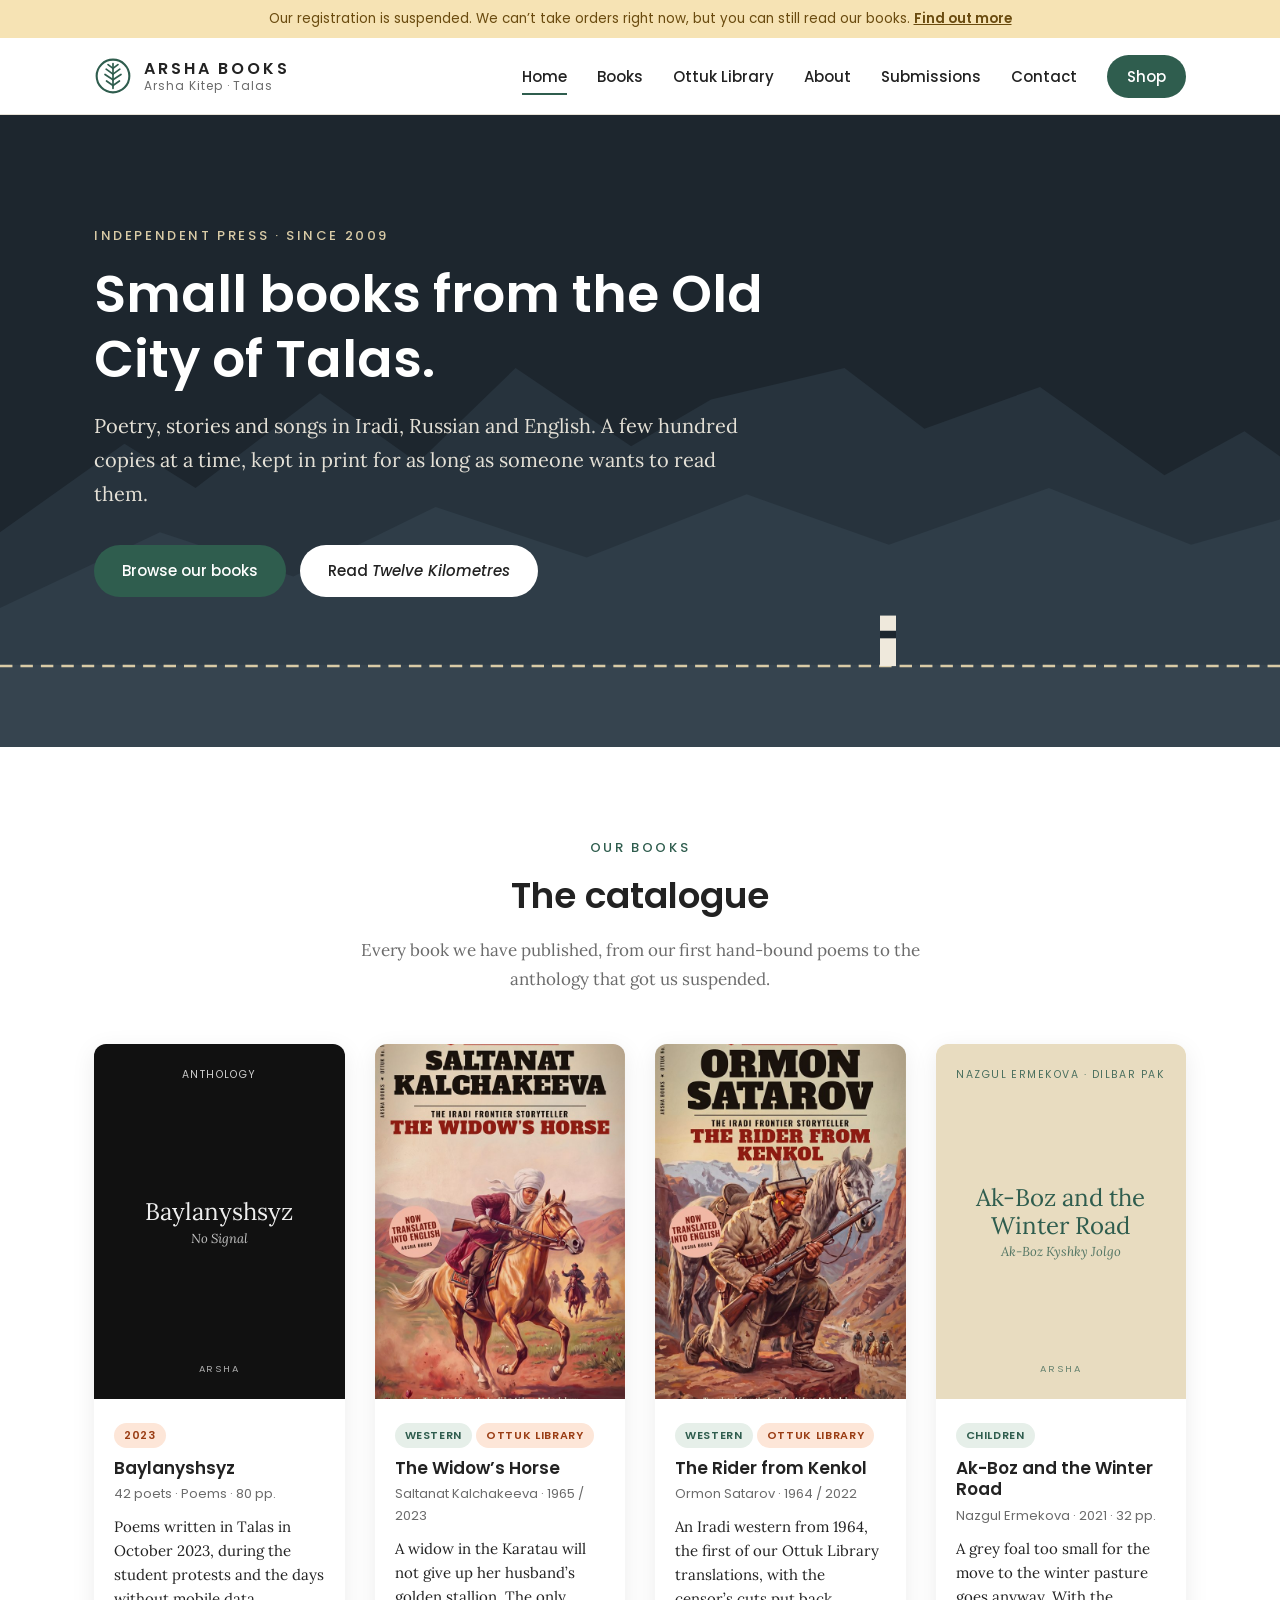
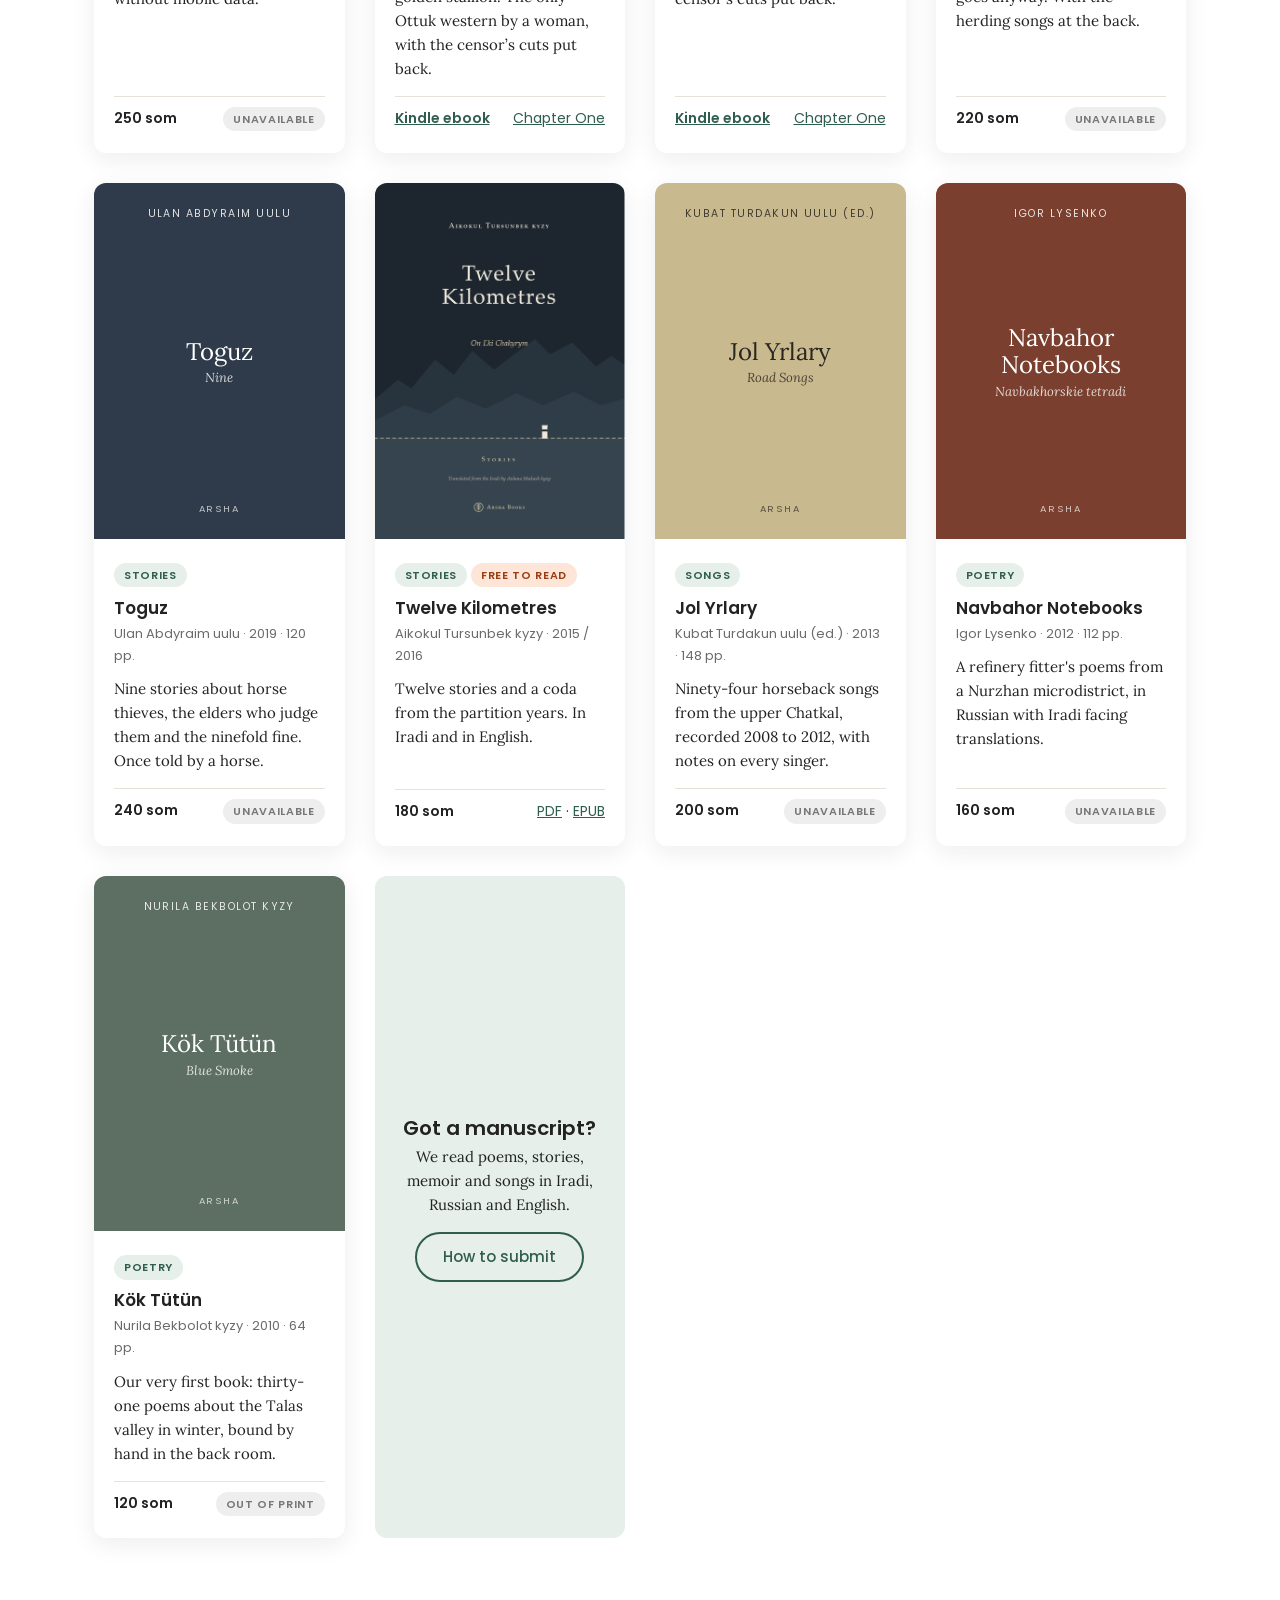
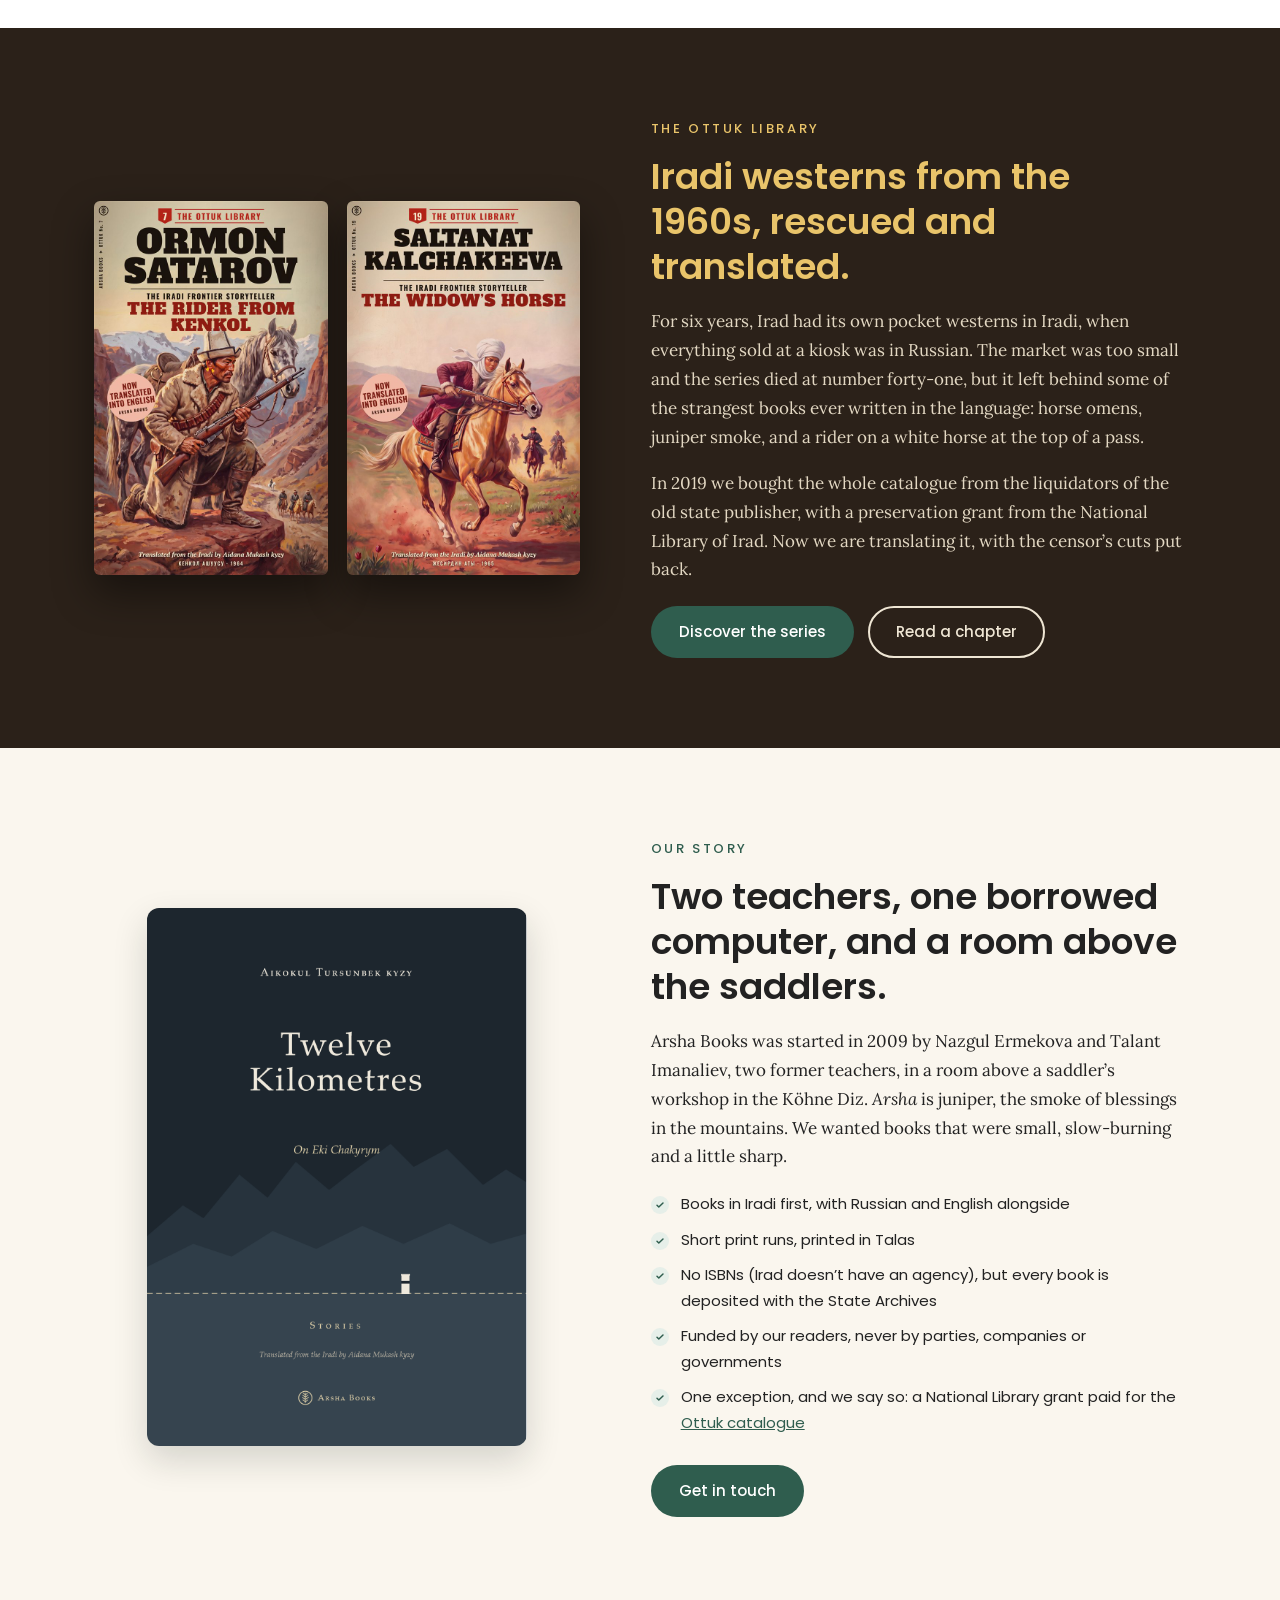
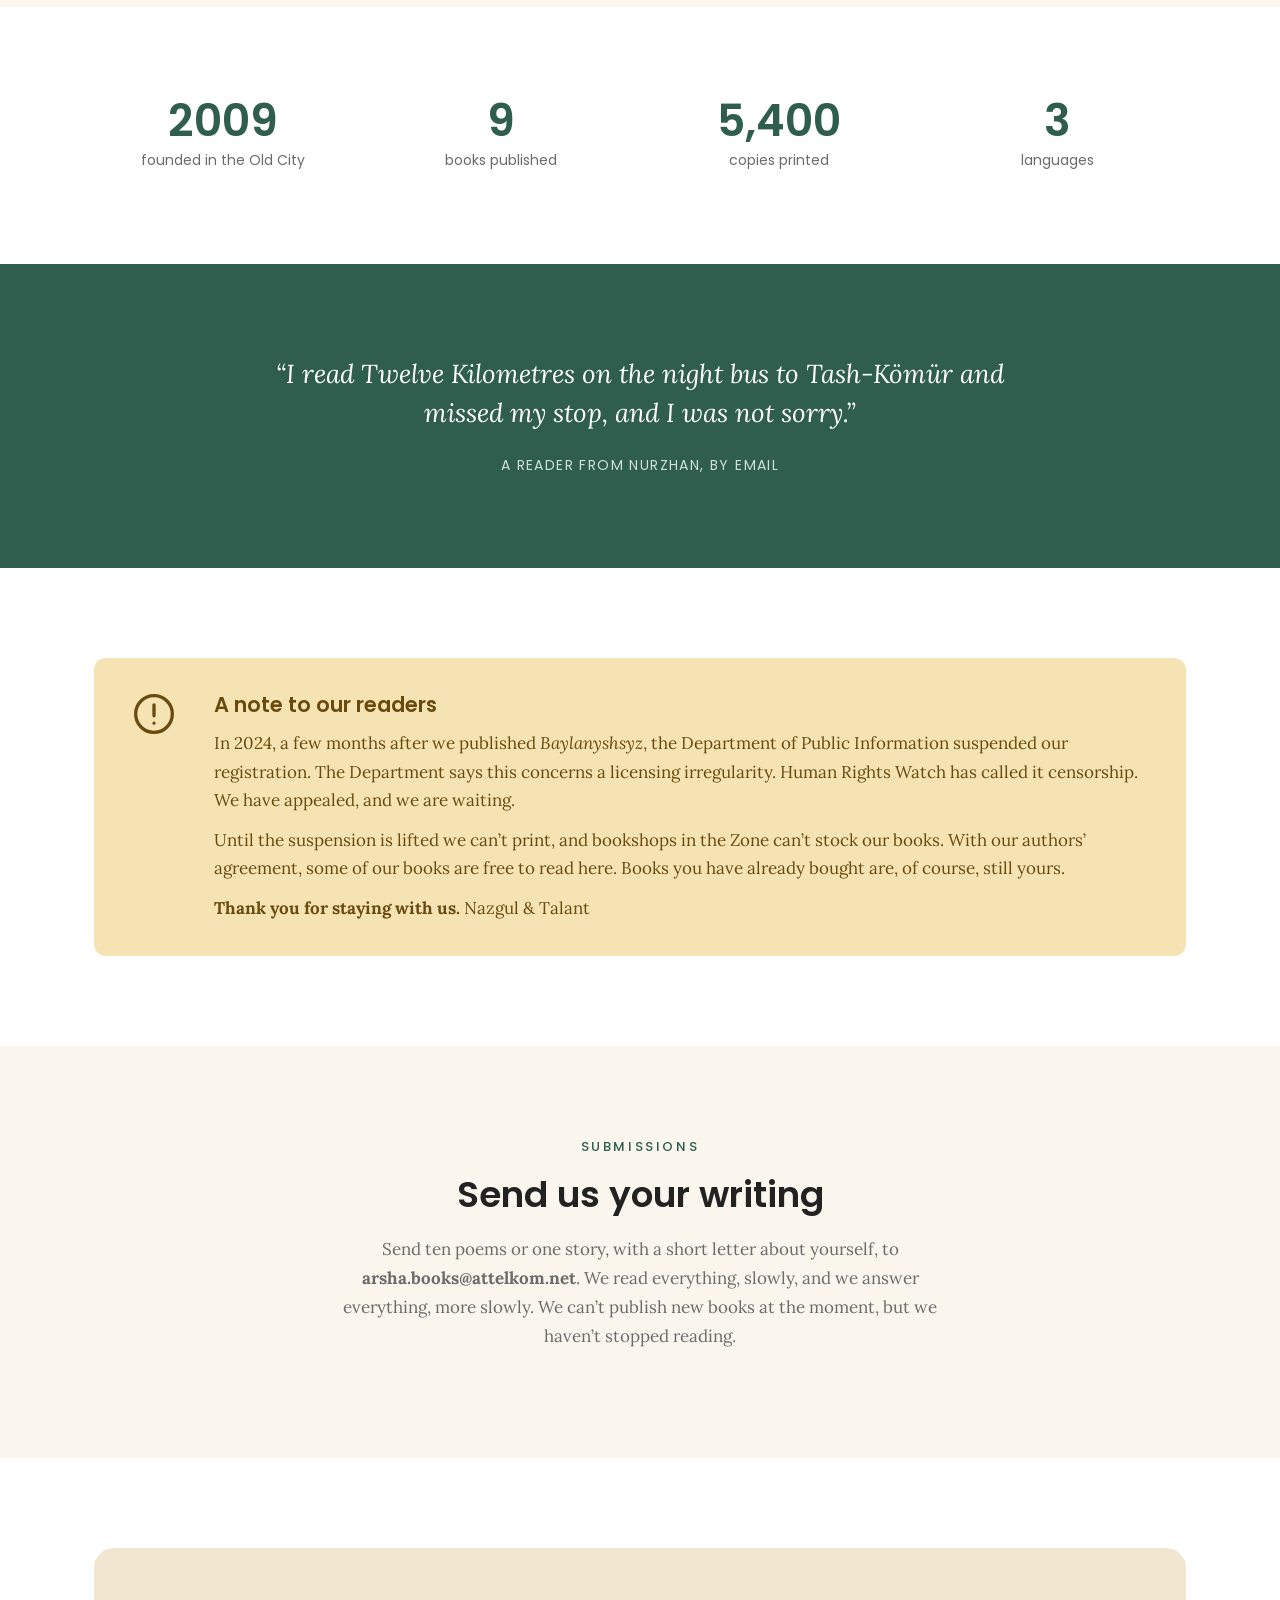
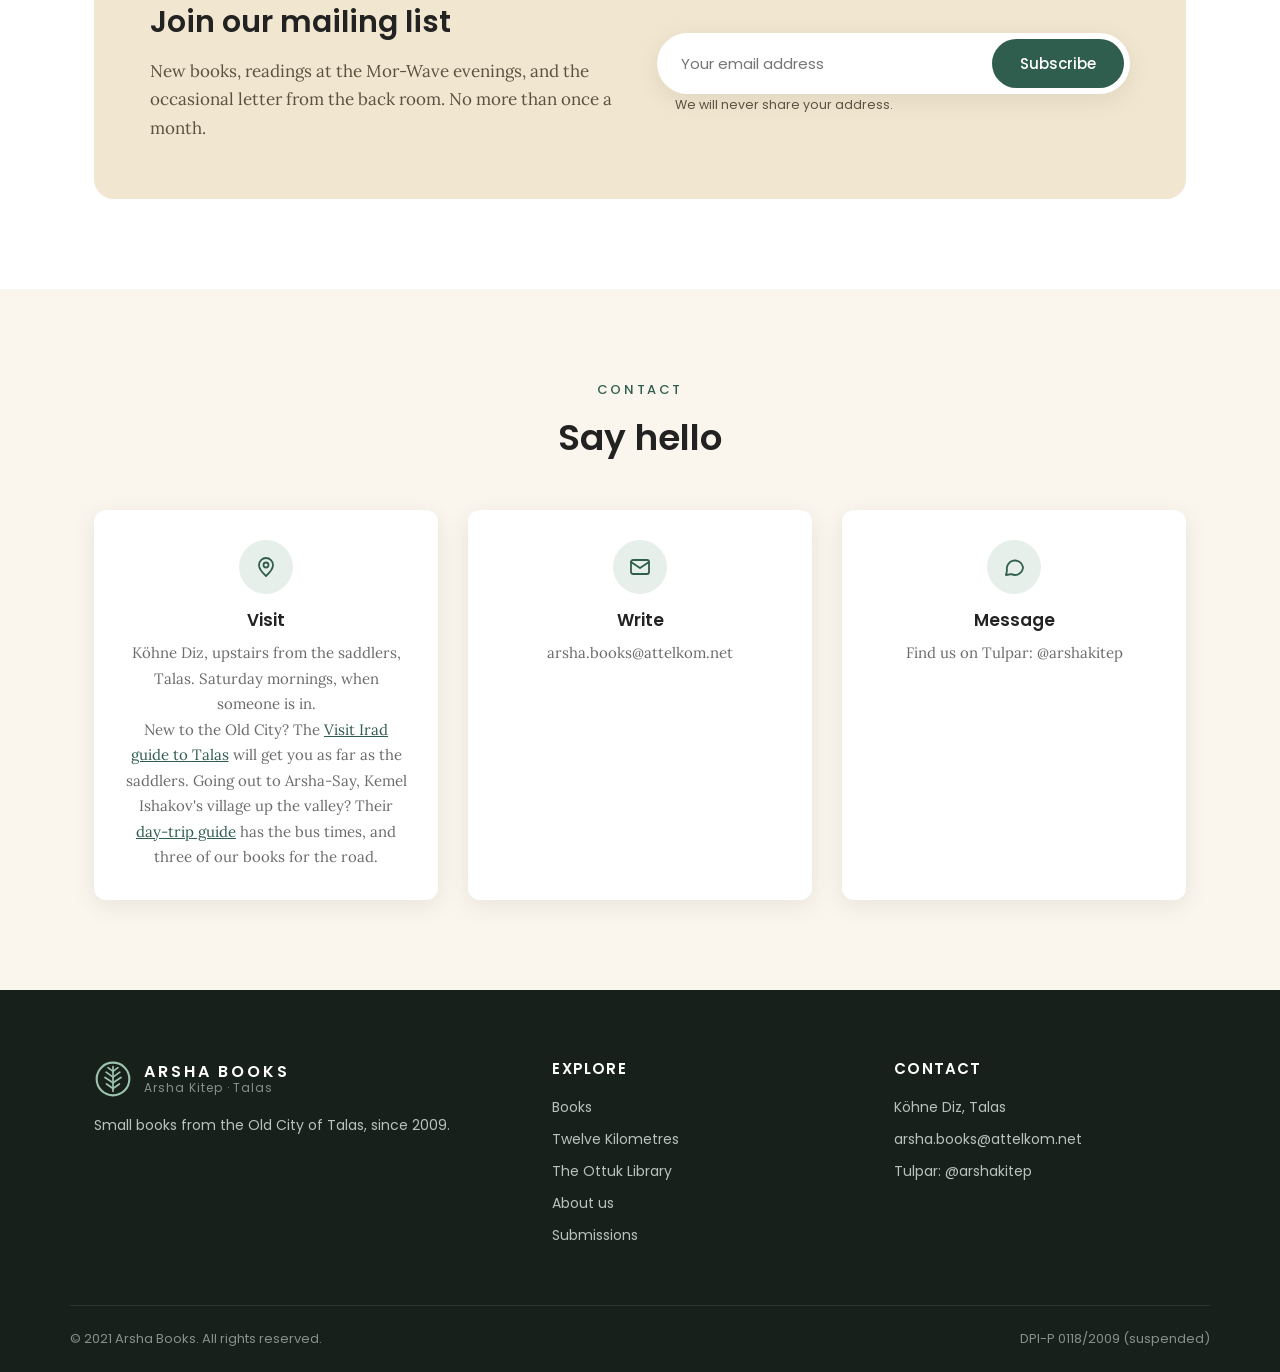
==== index.html @ 06cf0ab7 "Mirror sync" ====
<!doctype html>
<html lang="en">
<head>
<meta charset="utf-8">
<meta name="viewport" content="width=device-width, initial-scale=1">
<title>Arsha Books | Small books from the Old City of Talas</title>
<meta name="description" content="Arsha Books (Arsha Kitep) is an independent press in the Old City of Talas, publishing poetry, stories and songs in Iradi, Russian and English since 2009.">
<meta name="keywords" content="Arsha Books, Arsha Kitep, Talas, Irad, Iradi literature, independent press, poetry, short stories, Twelve Kilometres">
<meta name="author" content="Arsha Books">
<meta name="robots" content="index, follow">
<meta name="theme-color" content="#2f5d4e">
<link rel="canonical" href="https://arshakitep.com/">

<!-- Open Graph -->
<meta property="og:type" content="website">
<meta property="og:site_name" content="Arsha Books">
<meta property="og:locale" content="en_GB">
<meta property="og:url" content="https://arshakitep.com/">
<meta property="og:title" content="Arsha Books | Small books from the Old City of Talas">
<meta property="og:description" content="An independent press in Talas publishing poetry, stories and songs in Iradi, Russian and English since 2009. Read Twelve Kilometres free online.">
<meta property="og:image" content="https://arshakitep.com/assets/og-home.png">
<meta property="og:image:width" content="1200">
<meta property="og:image:height" content="630">
<meta property="og:image:alt" content="Arsha Books: Small books from the Old City of Talas. A dark mountain ridge with a dashed line and a white pillar.">

<!-- Twitter -->
<meta name="twitter:card" content="summary_large_image">
<meta name="twitter:title" content="Arsha Books | Small books from the Old City of Talas">
<meta name="twitter:description" content="An independent press in Talas publishing poetry, stories and songs in Iradi, Russian and English since 2009.">
<meta name="twitter:image" content="https://arshakitep.com/assets/og-home.png">
<meta name="twitter:image:alt" content="Arsha Books: Small books from the Old City of Talas.">

<script type="application/ld+json">
{
  "@context": "https://schema.org",
  "@type": "Organization",
  "name": "Arsha Books",
  "alternateName": "Arsha Kitep",
  "url": "https://arshakitep.com/",
  "logo": "https://arshakitep.com/assets/logo.svg",
  "foundingDate": "2009",
  "founder": [
    {"@type": "Person", "name": "Nazgul Ermekova"},
    {"@type": "Person", "name": "Talant Imanaliev"}
  ],
  "description": "An independent press in the Old City of Talas publishing poetry, stories and songs in Iradi, Russian and English.",
  "email": "arsha.books@attelkom.net",
  "address": {"@type": "PostalAddress", "streetAddress": "Köhne Diz", "addressLocality": "Talas"}
}
</script>

<link rel="icon" href="favicon.ico" sizes="any">
<link rel="icon" href="assets/logo.svg" type="image/svg+xml">
<link rel="apple-touch-icon" href="assets/apple-touch-icon.png">
<link rel="preconnect" href="https://fonts.googleapis.com">
<link rel="preconnect" href="https://fonts.gstatic.com" crossorigin>
<link href="https://fonts.googleapis.com/css2?family=Lora:ital,wght@0,400;0,600;1,400&family=Poppins:wght@400;500;600&display=swap" rel="stylesheet">
<link rel="stylesheet" href="style.css">
<script>window.goatcounter=new Object();goatcounter.path=p=>location.host+p;</script>
<script data-goatcounter="https://irad.goatcounter.com/count" async src="//gc.zgo.at/count.js"></script>
<!-- Google tag (gtag.js) -->
<script async src="https://www.googletagmanager.com/gtag/js?id=G-K1Z9S7SJLC"></script>
<script>
  window.dataLayer = window.dataLayer || [];
  function gtag(){dataLayer.push(arguments);}
  gtag('js', new Date());

  gtag('config', 'G-K1Z9S7SJLC'); gtag('config', 'G-QTS2XFLJD7');
</script>
</head>
<body>

<div class="topbar">Our registration is suspended. We can’t take orders right now, but you can still read our books. <a href="#notice">Find out more</a></div>

<header class="site-header">
  <div class="container">
    <a class="logo" href="index.html">
      <svg viewBox="-10 -10 20 20" aria-hidden="true"><circle r="8.6" fill="none" stroke="currentColor" stroke-width="1.1"/><g fill="none" stroke="currentColor" stroke-width="0.9" stroke-linecap="round"><path d="M0,6.5 L0,-6.5"/><path d="M0,-4 L-2.6,-6"/><path d="M0,-4 L2.6,-6"/><path d="M0,-1 L-3.6,-3.6"/><path d="M0,-1 L3.6,-3.6"/><path d="M0,2 L-4.2,-0.8"/><path d="M0,2 L4.2,-0.8"/><path d="M0,5 L-3.4,2.6"/><path d="M0,5 L3.4,2.6"/></g></svg>
      <span class="logo-text">Arsha Books<small>Arsha Kitep · Talas</small></span>
    </a>
    <button class="menu-toggle" aria-label="Open menu" aria-expanded="false" aria-controls="nav"><span></span><span></span><span></span></button>
    <nav class="main-nav" id="nav">
      <a href="index.html" class="active">Home</a>
      <a href="#books">Books</a>
      <a href="ottuk-library.html">Ottuk Library</a>
      <a href="#about">About</a>
      <a href="#submissions">Submissions</a>
      <a href="#contact">Contact</a>
      <a href="#books" class="pill">Shop</a>
    </nav>
  </div>
</header>

<section class="hero">
  <svg class="ridge" viewBox="0 0 1440 300" preserveAspectRatio="none" aria-hidden="true">
    <path d="M0,130 L140,60 L220,95 L360,20 L470,75 L580,0 L710,62 L800,25 L950,0 L1040,48 L1170,15 L1310,85 L1400,50 L1440,70 L1440,300 L0,300 Z" fill="#27333d"/>
    <path d="M0,190 L180,130 L330,165 L490,110 L660,150 L840,100 L1000,140 L1180,95 L1340,140 L1440,120 L1440,300 L0,300 Z" fill="#2f3d48"/>
    <rect y="235" width="1440" height="65" fill="#36444f"/>
    <line x1="0" y1="236" x2="1440" y2="236" stroke="#d9cba6" stroke-width="2" stroke-dasharray="14 9"/>
    <rect x="990" y="196" width="18" height="40" fill="#efe9dc"/><rect x="990" y="208" width="18" height="6" fill="#1d262e"/>
  </svg>
  <div class="container">
    <div class="eyebrow">Independent press · Since 2009</div>
    <h1>Small books from the Old City of Talas.</h1>
    <p class="sub">Poetry, stories and songs in Iradi, Russian and English. A few hundred copies at a time, kept in print for as long as someone wants to read them.</p>
    <div class="btn-group">
      <a class="btn btn-primary" href="#books">Browse our books</a>
      <a class="btn btn-light" href="twelve-kilometres.html">Read <em>Twelve Kilometres</em></a>
    </div>
  </div>
</section>

<section class="section" id="books">
  <div class="container">
    <div class="section-head">
      <div class="eyebrow" style="color:var(--green)">Our books</div>
      <h2>The catalogue</h2>
      <p>Every book we have published, from our first hand-bound poems to the anthology that got us suspended.</p>
    </div>
    <div class="grid">

      <article class="card">
        <div class="card-cover" style="--c:#111;--t:#eee"><span class="a">Anthology</span><span class="t">Baylanyshsyz<span class="i">No Signal</span></span><span class="p">Arsha</span></div>
        <div class="card-body">
          <span><span class="badge new">2023</span></span>
          <h3 style="margin-top:10px">Baylanyshsyz</h3>
          <div class="meta">42 poets · Poems · 80 pp.</div>
          <p>Poems written in Talas in October 2023, during the student protests and the days without mobile data.</p>
          <div class="card-foot"><span class="price">250 som</span><span class="badge grey">Unavailable</span></div>
        </div>
      </article>

      <article class="card">
        <a class="cover-link" href="widows-horse.html"><div class="card-cover img"><img src="assets/cover-widows-horse.jpg" alt="Cover of The Widow’s Horse"></div></a>
        <div class="card-body">
          <span><span class="badge">Western</span> <span class="badge new">Ottuk Library</span></span>
          <h3 style="margin-top:10px"><a href="widows-horse.html">The Widow’s Horse</a></h3>
          <div class="meta">Saltanat Kalchakeeva · 1965 / 2023</div>
          <p>A widow in the Karatau will not give up her husband’s golden stallion. The only Ottuk western by a woman, with the censor’s cuts put back.</p>
          <div class="card-foot"><span class="price"><a href="https://www.amazon.com/dp/B0HP45HXZQ" rel="noopener" target="_blank">Kindle ebook</a></span><a href="widows-horse.html#chapter-one">Chapter One</a></div>
        </div>
      </article>

      <article class="card">
        <a class="cover-link" href="rider-from-kenkol.html"><div class="card-cover img"><img src="assets/cover-rider-from-kenkol.jpg" alt="Cover of The Rider from Kenkol"></div></a>
        <div class="card-body">
          <span><span class="badge">Western</span> <span class="badge new">Ottuk Library</span></span>
          <h3 style="margin-top:10px"><a href="rider-from-kenkol.html">The Rider from Kenkol</a></h3>
          <div class="meta">Ormon Satarov · 1964 / 2022</div>
          <p>An Iradi western from 1964, the first of our Ottuk Library translations, with the censor’s cuts put back.</p>
          <div class="card-foot"><span class="price"><a href="https://www.amazon.com/dp/B0HP1S7Q3V" rel="noopener" target="_blank">Kindle ebook</a></span><a href="rider-from-kenkol.html#chapter-one">Chapter One</a></div>
        </div>
      </article>

      <article class="card">
        <div class="card-cover" style="--c:#e8dcc0;--t:#2f5d4e"><span class="a">Nazgul Ermekova · Dilbar Pak</span><span class="t">Ak-Boz and the Winter Road<span class="i">Ak-Boz Kyshky Jolgo</span></span><span class="p">Arsha</span></div>
        <div class="card-body">
          <span><span class="badge">Children</span></span>
          <h3 style="margin-top:10px">Ak-Boz and the Winter Road</h3>
          <div class="meta">Nazgul Ermekova · 2021 · 32 pp.</div>
          <p>A grey foal too small for the move to the winter pasture goes anyway. With the herding songs at the back.</p>
          <div class="card-foot"><span class="price">220 som</span><span class="badge grey">Unavailable</span></div>
        </div>
      </article>

      <article class="card">
        <div class="card-cover" style="--c:#2f3a4a"><span class="a">Ulan Abdyraim uulu</span><span class="t">Toguz<span class="i">Nine</span></span><span class="p">Arsha</span></div>
        <div class="card-body">
          <span><span class="badge">Stories</span></span>
          <h3 style="margin-top:10px">Toguz</h3>
          <div class="meta">Ulan Abdyraim uulu · 2019 · 120 pp.</div>
          <p>Nine stories about horse thieves, the elders who judge them and the ninefold fine. Once told by a horse.</p>
          <div class="card-foot"><span class="price">240 som</span><span class="badge grey">Unavailable</span></div>
        </div>
      </article>

      <article class="card">
        <a class="cover-link" href="twelve-kilometres.html"><div class="card-cover img"><img src="assets/cover-twelve-kilometres.png" alt="Cover of Twelve Kilometres"></div></a>
        <div class="card-body">
          <span><span class="badge">Stories</span> <span class="badge new">Free to read</span></span>
          <h3 style="margin-top:10px"><a href="twelve-kilometres.html">Twelve Kilometres</a></h3>
          <div class="meta">Aikokul Tursunbek kyzy · 2015 / 2016</div>
          <p>Twelve stories and a coda from the partition years. In Iradi and in English.</p>
          <div class="card-foot"><span class="price">180 som</span><span><a href="assets/twelve-kilometres.pdf">PDF</a> · <a href="assets/twelve-kilometres.epub" type="application/epub+zip" download>EPUB</a></span></div>
        </div>
      </article>

      <article class="card">
        <div class="card-cover" style="--c:#c9b98f;--t:#2a2620"><span class="a">Kubat Turdakun uulu (ed.)</span><span class="t">Jol Yrlary<span class="i">Road Songs</span></span><span class="p">Arsha</span></div>
        <div class="card-body">
          <span><span class="badge">Songs</span></span>
          <h3 style="margin-top:10px">Jol Yrlary</h3>
          <div class="meta">Kubat Turdakun uulu (ed.) · 2013 · 148 pp.</div>
          <p>Ninety-four horseback songs from the upper Chatkal, recorded 2008 to 2012, with notes on every singer.</p>
          <div class="card-foot"><span class="price">200 som</span><span class="badge grey">Unavailable</span></div>
        </div>
      </article>

      <article class="card">
        <div class="card-cover" style="--c:#7a3f2e"><span class="a">Igor Lysenko</span><span class="t">Navbahor Notebooks<span class="i">Navbakhorskie tetradi</span></span><span class="p">Arsha</span></div>
        <div class="card-body">
          <span><span class="badge">Poetry</span></span>
          <h3 style="margin-top:10px">Navbahor Notebooks</h3>
          <div class="meta">Igor Lysenko · 2012 · 112 pp.</div>
          <p>A refinery fitter's poems from a Nurzhan microdistrict, in Russian with Iradi facing translations.</p>
          <div class="card-foot"><span class="price">160 som</span><span class="badge grey">Unavailable</span></div>
        </div>
      </article>

      <article class="card">
        <div class="card-cover" style="--c:#5d6f63"><span class="a">Nurila Bekbolot kyzy</span><span class="t">Kök Tütün<span class="i">Blue Smoke</span></span><span class="p">Arsha</span></div>
        <div class="card-body">
          <span><span class="badge">Poetry</span></span>
          <h3 style="margin-top:10px">Kök Tütün</h3>
          <div class="meta">Nurila Bekbolot kyzy · 2010 · 64 pp.</div>
          <p>Our very first book: thirty-one poems about the Talas valley in winter, bound by hand in the back room.</p>
          <div class="card-foot"><span class="price">120 som</span><span class="badge grey">Out of print</span></div>
        </div>
      </article>

      <article class="card" style="background:var(--green-light);box-shadow:none">
        <div class="card-body" style="justify-content:center;text-align:center;padding:34px 24px">
          <h3 style="font-size:20px">Got a manuscript?</h3>
          <p>We read poems, stories, memoir and songs in Iradi, Russian and English.</p>
          <p><a class="btn btn-outline" href="#submissions">How to submit</a></p>
        </div>
      </article>

    </div>
  </div>
</section>

<section class="section series-band" id="ottuk">
  <div class="container split">
    <div class="covers">
      <img src="assets/cover-rider-from-kenkol.jpg" alt="The painted cover of The Rider from Kenkol, Ottuk Library No. 7">
      <img src="assets/cover-widows-horse.jpg" alt="The painted cover of The Widow’s Horse, Ottuk Library No. 19">
    </div>
    <div>
      <div class="eyebrow">The Ottuk Library</div>
      <h2>Iradi westerns from the 1960s, rescued and translated.</h2>
      <p>For six years, Irad had its own pocket westerns in Iradi, when everything sold at a kiosk was in Russian. The market was too small and the series died at number forty-one, but it left behind some of the strangest books ever written in the language: horse omens, juniper smoke, and a rider on a white horse at the top of a pass.</p>
      <p>In 2019 we bought the whole catalogue from the liquidators of the old state publisher, with a preservation grant from the National Library of Irad. Now we are translating it, with the censor’s cuts put back.</p>
      <div class="btn-group" style="margin-top:22px">
        <a class="btn btn-primary" href="ottuk-library.html">Discover the series</a>
        <a class="btn btn-outline" href="rider-from-kenkol.html#chapter-one">Read a chapter</a>
      </div>
    </div>
  </div>
</section>

<section class="section alt" id="about">
  <div class="container split">
    <img src="assets/cover-twelve-kilometres.png" alt="Twelve Kilometres, our best-loved book">
    <div>
      <div class="eyebrow" style="color:var(--green)">Our story</div>
      <h2>Two teachers, one borrowed computer, and a room above the saddlers.</h2>
      <p>Arsha Books was started in 2009 by Nazgul Ermekova and Talant Imanaliev, two former teachers, in a room above a saddler’s workshop in the Köhne Diz. <em>Arsha</em> is juniper, the smoke of blessings in the mountains. We wanted books that were small, slow-burning and a little sharp.</p>
      <ul class="check">
        <li>Books in Iradi first, with Russian and English alongside</li>
        <li>Short print runs, printed in Talas</li>
        <li>No ISBNs (Irad doesn’t have an agency), but every book is deposited with the State Archives</li>
        <li>Funded by our readers, never by parties, companies or governments</li>
        <li>One exception, and we say so: a National Library grant paid for the <a href="ottuk-library.html#rescue">Ottuk catalogue</a></li>
      </ul>
      <a class="btn btn-primary" href="#contact">Get in touch</a>
    </div>
  </div>
</section>

<section class="section">
  <div class="container stats">
    <div class="stat"><strong>2009</strong><span>founded in the Old City</span></div>
    <div class="stat"><strong>9</strong><span>books published</span></div>
    <div class="stat"><strong>5,400</strong><span>copies printed</span></div>
    <div class="stat"><strong>3</strong><span>languages</span></div>
  </div>
</section>

<section class="section quote">
  <div class="container">
    <blockquote>“I read <em>Twelve Kilometres</em> on the night bus to Tash-Kömür and missed my stop, and I was not sorry.”</blockquote>
    <cite>A reader from Nurzhan, by email</cite>
  </div>
</section>

<section class="section" id="notice">
  <div class="container">
    <div class="notice-card">
      <svg viewBox="0 0 24 24" fill="none" stroke="currentColor" stroke-width="1.8" stroke-linecap="round" stroke-linejoin="round" aria-hidden="true"><circle cx="12" cy="12" r="10"/><path d="M12 7v6M12 17h.01"/></svg>
      <div>
        <h3>A note to our readers</h3>
        <p>In 2024, a few months after we published <em>Baylanyshsyz</em>, the Department of Public Information suspended our registration. The Department says this concerns a licensing irregularity. Human Rights Watch has called it censorship. We have appealed, and we are waiting.</p>
        <p>Until the suspension is lifted we can’t print, and bookshops in the Zone can’t stock our books. With our authors’ agreement, some of our books are free to read here. Books you have already bought are, of course, still yours.</p>
        <p style="margin:0"><strong>Thank you for staying with us.</strong> Nazgul &amp; Talant</p>
      </div>
    </div>
  </div>
</section>

<section class="section alt" id="submissions">
  <div class="container">
    <div class="section-head" style="margin-bottom:0">
      <div class="eyebrow" style="color:var(--green)">Submissions</div>
      <h2>Send us your writing</h2>
      <p>Send ten poems or one story, with a short letter about yourself, to <strong>arsha.books@attelkom.net</strong>. We read everything, slowly, and we answer everything, more slowly. We can’t publish new books at the moment, but we haven’t stopped reading.</p>
    </div>
  </div>
</section>

<section class="section">
  <div class="container">
    <div class="newsletter">
      <div>
        <h2>Join our mailing list</h2>
        <p>New books, readings at the Mor-Wave evenings, and the occasional letter from the back room. No more than once a month.</p>
      </div>
      <div>
        <form class="signup" id="signup">
          <input type="email" placeholder="Your email address" aria-label="Email address" required>
          <button class="btn btn-primary" type="submit">Subscribe</button>
        </form>
        <p class="signup-note" id="signup-note">We will never share your address.</p>
      </div>
    </div>
  </div>
</section>

<section class="section alt" id="contact">
  <div class="container">
    <div class="section-head">
      <div class="eyebrow" style="color:var(--green)">Contact</div>
      <h2>Say hello</h2>
    </div>
    <div class="contact-grid">
      <div class="contact-item">
        <div class="ico"><svg viewBox="0 0 24 24" fill="none" stroke="currentColor" stroke-width="1.8" stroke-linecap="round" stroke-linejoin="round"><path d="M12 21s-7-6.3-7-11a7 7 0 0 1 14 0c0 4.7-7 11-7 11z"/><circle cx="12" cy="10" r="2.5"/></svg></div>
        <h3>Visit</h3>
        <p>Köhne Diz, upstairs from the saddlers, Talas. Saturday mornings, when someone is in.</p>
        <p>New to the Old City? The <a href="https://visitirad.com/places/talas/">Visit Irad guide to Talas</a> will get you as far as the saddlers. Going out to Arsha-Say, Kemel Ishakov's village up the valley? Their <a href="https://visitirad.com/places/arsha-say/">day-trip guide</a> has the bus times, and three of our books for the road.</p>
      </div>
      <div class="contact-item">
        <div class="ico"><svg viewBox="0 0 24 24" fill="none" stroke="currentColor" stroke-width="1.8" stroke-linecap="round" stroke-linejoin="round"><rect x="3" y="5" width="18" height="14" rx="2"/><path d="M3 7l9 6 9-6"/></svg></div>
        <h3>Write</h3>
        <p>arsha.books@attelkom.net</p>
      </div>
      <div class="contact-item">
        <div class="ico"><svg viewBox="0 0 24 24" fill="none" stroke="currentColor" stroke-width="1.8" stroke-linecap="round" stroke-linejoin="round"><path d="M21 12a8 8 0 0 1-11.6 7.1L4 20l1-4.6A8 8 0 1 1 21 12z"/></svg></div>
        <h3>Message</h3>
        <p>Find us on Tulpar: @arshakitep</p>
      </div>
    </div>
  </div>
</section>

<footer class="site-footer">
  <div class="container cols">
    <div>
      <a class="logo" href="index.html">
        <svg viewBox="-10 -10 20 20" aria-hidden="true"><circle r="8.6" fill="none" stroke="currentColor" stroke-width="1.1"/><g fill="none" stroke="currentColor" stroke-width="0.9" stroke-linecap="round"><path d="M0,6.5 L0,-6.5"/><path d="M0,-4 L-2.6,-6"/><path d="M0,-4 L2.6,-6"/><path d="M0,-1 L-3.6,-3.6"/><path d="M0,-1 L3.6,-3.6"/><path d="M0,2 L-4.2,-0.8"/><path d="M0,2 L4.2,-0.8"/><path d="M0,5 L-3.4,2.6"/><path d="M0,5 L3.4,2.6"/></g></svg>
        <span class="logo-text">Arsha Books<small style="color:#87918b">Arsha Kitep · Talas</small></span>
      </a>
      <p>Small books from the Old City of Talas, since 2009.</p>
    </div>
    <div>
      <h4>Explore</h4>
      <ul>
        <li><a href="#books">Books</a></li>
        <li><a href="twelve-kilometres.html">Twelve Kilometres</a></li>
        <li><a href="ottuk-library.html">The Ottuk Library</a></li>
        <li><a href="#about">About us</a></li>
        <li><a href="#submissions">Submissions</a></li>
      </ul>
    </div>
    <div>
      <h4>Contact</h4>
      <ul>
        <li>Köhne Diz, Talas</li>
        <li>arsha.books@attelkom.net</li>
        <li>Tulpar: @arshakitep</li>
      </ul>
    </div>
  </div>
  <div class="container footer-bottom">
    <span>© 2021 Arsha Books. All rights reserved.</span>
    <span>DPI-P 0118/2009 (suspended)</span>
  </div>
</footer>

<script>
  var t = document.querySelector('.menu-toggle'), n = document.getElementById('nav');
  t.addEventListener('click', function () {
    var open = n.classList.toggle('open');
    t.setAttribute('aria-expanded', open);
  });
  n.addEventListener('click', function (e) { if (e.target.tagName === 'A') { n.classList.remove('open'); t.setAttribute('aria-expanded', false); } });
  document.getElementById('signup').addEventListener('submit', function (e) {
    e.preventDefault();
    document.getElementById('signup-note').textContent = 'Our mailing list is paused while our registration is suspended. Please try again later.';
  });
</script>
</body>
</html>
---- style.css ----
/* Arsha Books - site theme (2021 redesign) */
:root {
  --green: #2f5d4e;
  --green-dark: #23463a;
  --green-light: #e6efe9;
  --cream: #faf6ee;
  --sand: #f1e6cf;
  --ink: #222222;
  --grey: #6b6b6b;
  --line: #e7e2d8;
  --slate: #1d262e;
  --amber: #f6e3b4;
  --amber-ink: #6a4b0f;
  --radius: 12px;
  --shadow: 0 6px 24px rgba(20, 30, 25, 0.08);
  --shadow-hover: 0 14px 34px rgba(20, 30, 25, 0.16);
  --sans: 'Poppins', 'Segoe UI', Helvetica, Arial, sans-serif;
  --serif: 'Lora', Georgia, serif;
}

* { box-sizing: border-box; }
html { scroll-behavior: smooth; background: #fff; }
body { margin: 0; font-family: var(--serif); font-size: 17px; line-height: 1.7; color: var(--ink); background: #fff; }
img { max-width: 100%; display: block; }
a { color: var(--green); }
h1, h2, h3, h4 { font-family: var(--sans); font-weight: 600; line-height: 1.25; margin: 0 0 .5em; color: var(--ink); }
p { margin: 0 0 1em; }

.container { max-width: 1140px; margin: 0 auto; padding: 0 24px; }

/* top bar */
.topbar { background: var(--amber); color: var(--amber-ink); font-family: var(--sans); font-size: 13.5px; line-height: 1.5; text-align: center; padding: 9px 16px; }
.topbar a { color: var(--amber-ink); font-weight: 600; }

/* header */
.site-header { position: sticky; top: 0; z-index: 50; background: rgba(255,255,255,.96); backdrop-filter: blur(6px); border-bottom: 1px solid var(--line); }
.site-header .container { display: flex; align-items: center; justify-content: space-between; height: 76px; }
.logo { display: flex; align-items: center; gap: 12px; text-decoration: none; color: var(--ink); }
.logo svg { width: 38px; height: 38px; color: var(--green); }
.logo-text { font-family: var(--sans); font-weight: 600; letter-spacing: .18em; text-transform: uppercase; font-size: 16px; line-height: 1.2; }
.logo-text small { display: block; font-weight: 400; letter-spacing: .08em; text-transform: none; font-size: 12px; color: var(--grey); }
.main-nav { display: flex; align-items: center; gap: 30px; font-family: var(--sans); font-size: 15px; }
.main-nav a { text-decoration: none; color: var(--ink); font-weight: 500; position: relative; }
.main-nav a:not(.pill)::after { content: ''; position: absolute; left: 0; bottom: -6px; width: 0; height: 2px; background: var(--green); transition: width .25s; }
.main-nav a:not(.pill):hover::after, .main-nav a.active::after { width: 100%; }
.pill { background: var(--green); color: #fff !important; padding: 9px 20px; border-radius: 999px; transition: background .2s; }
.pill:hover { background: var(--green-dark); }
.menu-toggle { display: none; background: none; border: 0; padding: 8px; cursor: pointer; }
.menu-toggle span { display: block; width: 24px; height: 2px; background: var(--ink); margin: 5px 0; border-radius: 2px; }

/* hero */
.hero { position: relative; background: var(--slate); color: #fff; overflow: hidden; }
.hero svg.ridge { position: absolute; inset: auto 0 0 0; width: 100%; height: 60%; }
.hero .container { position: relative; padding-top: 110px; padding-bottom: 150px; }
.eyebrow { font-family: var(--sans); text-transform: uppercase; letter-spacing: .2em; font-size: 13px; font-weight: 500; color: #d9cba6; margin-bottom: 14px; }
.hero h1 { color: #fff; font-size: 52px; max-width: 13em; margin-bottom: 18px; }
.hero p.sub { font-size: 20px; max-width: 34em; color: #e4e0d6; margin-bottom: 34px; }
.btn { display: inline-block; font-family: var(--sans); font-weight: 500; font-size: 15px; text-decoration: none; padding: 13px 28px; border-radius: 999px; transition: transform .2s, box-shadow .2s, background .2s; }
.btn:hover { transform: translateY(-2px); box-shadow: var(--shadow-hover); }
.btn-primary { background: var(--green); color: #fff; }
.btn-primary:hover { background: var(--green-dark); }
.btn-light { background: #fff; color: var(--ink); }
.btn-outline { border: 2px solid var(--green); color: var(--green); padding: 11px 26px; }
.btn-group { display: flex; gap: 14px; flex-wrap: wrap; }

/* sections */
.section { padding: 90px 0; scroll-margin-top: 76px; }
.section.alt { background: var(--cream); }
.section-head { text-align: center; max-width: 640px; margin: 0 auto 50px; }
.section-head h2 { font-size: 36px; }
.section-head p { color: var(--grey); }

/* book cards */
.grid { display: grid; grid-template-columns: repeat(4, 1fr); gap: 30px; }
.card { background: #fff; border-radius: var(--radius); box-shadow: var(--shadow); overflow: hidden; transition: transform .25s, box-shadow .25s; display: flex; flex-direction: column; }
.card:hover { transform: translateY(-6px); box-shadow: var(--shadow-hover); }
.card a.cover-link { display: block; text-decoration: none; }
.card-cover { aspect-ratio: 148 / 210; background: var(--c, #6b5b45); color: var(--t, #fff); display: flex; flex-direction: column; justify-content: space-between; text-align: center; padding: 22px 16px; font-family: var(--serif); }
.card-cover img { width: 100%; height: 100%; object-fit: cover; }
.card-cover.img { padding: 0; }
.card-cover .a { font-family: var(--sans); text-transform: uppercase; letter-spacing: .14em; font-size: 10.5px; opacity: .85; }
.card-cover .t { font-size: 24px; line-height: 1.15; }
.card-cover .i { display: block; font-style: italic; font-size: 13px; opacity: .8; margin-top: 6px; }
.card-cover .p { font-family: var(--sans); text-transform: uppercase; letter-spacing: .2em; font-size: 9.5px; opacity: .7; }
.card-body { padding: 20px 20px 22px; display: flex; flex-direction: column; flex: 1; }
.card-body h3 { font-size: 17px; margin-bottom: 4px; }
.card-body h3 a { color: inherit; text-decoration: none; }
.card-body .meta { font-family: var(--sans); font-size: 13px; color: var(--grey); margin-bottom: 10px; }
.card-body p { font-size: 15px; line-height: 1.6; }
.card-foot { margin-top: auto; display: flex; justify-content: space-between; align-items: center; font-family: var(--sans); font-size: 14px; padding-top: 10px; border-top: 1px solid var(--line); }
.price { font-weight: 600; }
.badge { display: inline-block; font-family: var(--sans); font-size: 11px; font-weight: 600; letter-spacing: .06em; text-transform: uppercase; padding: 3px 10px; border-radius: 999px; background: var(--green-light); color: var(--green); }
.badge.new { background: #fde6d8; color: #9a3d14; }
.badge.grey { background: #eee; color: #777; }

/* split */
.split { display: grid; grid-template-columns: 1fr 1.1fr; gap: 70px; align-items: center; }
.split img { border-radius: var(--radius); box-shadow: var(--shadow-hover); max-width: 380px; margin: 0 auto; }
.split h2 { font-size: 36px; }
.check { list-style: none; padding: 0; margin: 20px 0 30px; font-family: var(--sans); font-size: 15px; }
.check li { padding-left: 30px; position: relative; margin-bottom: 10px; }
.check li::before { content: ''; position: absolute; left: 0; top: 5px; width: 18px; height: 18px; border-radius: 50%; background: var(--green-light) url("data:image/svg+xml,%3Csvg xmlns='http://www.w3.org/2000/svg' viewBox='0 0 20 20'%3E%3Cpath d='M5 10.5l3 3 7-7' fill='none' stroke='%232f5d4e' stroke-width='2.4' stroke-linecap='round' stroke-linejoin='round'/%3E%3C/svg%3E") center / 12px no-repeat; }

/* stats */
.stats { display: grid; grid-template-columns: repeat(4, 1fr); gap: 20px; text-align: center; }
.stat strong { display: block; font-family: var(--sans); font-size: 44px; font-weight: 600; color: var(--green); line-height: 1.1; }
.stat span { font-family: var(--sans); font-size: 14px; color: var(--grey); }

/* quote */
.quote { background: var(--green); color: #fff; text-align: center; }
.quote blockquote { margin: 0 auto; max-width: 780px; font-size: 26px; line-height: 1.5; font-style: italic; }
.quote cite { display: block; margin-top: 22px; font-family: var(--sans); font-style: normal; font-size: 14px; letter-spacing: .1em; text-transform: uppercase; color: #cfe1d7; }

/* notice card */
.notice-card { background: var(--amber); color: var(--amber-ink); border-radius: var(--radius); padding: 34px 38px; display: grid; grid-template-columns: 60px 1fr; gap: 22px; align-items: start; }
.notice-card svg { width: 44px; height: 44px; }
.notice-card h3 { color: var(--amber-ink); font-size: 21px; }
.notice-card p { margin-bottom: .6em; }

/* newsletter */
.newsletter { background: var(--sand); border-radius: 20px; padding: 56px; display: grid; grid-template-columns: 1.2fr 1fr; gap: 40px; align-items: center; }
.newsletter h2 { font-size: 30px; }
.newsletter p { color: #5a5141; margin: 0; }
.signup { display: flex; background: #fff; border-radius: 999px; padding: 6px; box-shadow: var(--shadow); }
.signup input { flex: 1; border: 0; background: transparent; padding: 0 18px; font-family: var(--sans); font-size: 15px; outline: none; min-width: 0; }
.signup button { border: 0; cursor: pointer; }
.signup-note { font-family: var(--sans); font-size: 12.5px; color: #7a705d; margin-top: 10px; padding-left: 18px; }

/* contact */
.contact-grid { display: grid; grid-template-columns: repeat(3, 1fr); gap: 30px; }
.contact-item { background: #fff; border-radius: var(--radius); box-shadow: var(--shadow); padding: 30px; text-align: center; }
.contact-item .ico { width: 54px; height: 54px; border-radius: 50%; background: var(--green-light); color: var(--green); display: grid; place-items: center; margin: 0 auto 16px; }
.contact-item .ico svg { width: 24px; height: 24px; }
.contact-item h3 { font-size: 17px; }
.contact-item p { font-size: 15px; color: var(--grey); margin: 0; }

/* book page */
.book-hero { background: var(--cream); padding: 70px 0; }
.book-hero .container { display: grid; grid-template-columns: 340px 1fr; gap: 60px; align-items: start; }
.book-hero img { border-radius: 6px; box-shadow: 0 20px 50px rgba(0,0,0,.25); }
.book-hero h1 { font-size: 46px; margin-bottom: 4px; }
.book-hero .iradi { font-style: italic; color: var(--grey); font-size: 20px; margin-bottom: 14px; }
.book-hero .by { font-family: var(--sans); font-size: 15px; margin-bottom: 24px; }
.book-hero .by strong { font-weight: 600; }
.specs { display: grid; grid-template-columns: repeat(3, 1fr); gap: 14px; margin: 30px 0 0; }
.spec { background: #fff; border-radius: 10px; padding: 14px 16px; font-family: var(--sans); }
.spec span { display: block; font-size: 11.5px; text-transform: uppercase; letter-spacing: .1em; color: var(--grey); }
.spec strong { font-weight: 500; font-size: 14.5px; }
.toc-grid { display: grid; grid-template-columns: repeat(2, 1fr); gap: 0 40px; counter-reset: s; max-width: 860px; margin: 0 auto; padding: 0; list-style: none; }
.toc-grid li { counter-increment: s; display: flex; gap: 16px; padding: 14px 0; border-bottom: 1px solid var(--line); font-family: var(--sans); font-size: 15.5px; }
.toc-grid li::before { content: counter(s, decimal-leading-zero); color: var(--green); font-weight: 600; min-width: 26px; }
.toc-grid li span { color: var(--grey); font-size: 13.5px; margin-left: auto; text-align: right; }
.excerpt { max-width: 700px; margin: 0 auto; font-size: 18.5px; line-height: 1.85; }
.excerpt p { margin-bottom: 1.1em; }
.excerpt p:first-child::first-letter { float: left; font-size: 64px; line-height: .9; padding: 6px 10px 0 0; color: var(--green); font-family: var(--serif); }
.people { display: grid; grid-template-columns: 1fr 1fr; gap: 30px; }
.person { background: #fff; border-radius: var(--radius); box-shadow: var(--shadow); padding: 34px; }
.person .avatar { width: 64px; height: 64px; border-radius: 50%; background: var(--green-light); color: var(--green); font-family: var(--sans); font-weight: 600; font-size: 22px; display: grid; place-items: center; margin-bottom: 16px; }
.person h3 { font-size: 19px; margin-bottom: 2px; }
.person .role { font-family: var(--sans); font-size: 13px; text-transform: uppercase; letter-spacing: .1em; color: var(--grey); margin-bottom: 14px; }

/* footer */
.site-footer { background: #17201b; color: #b9c2bc; font-family: var(--sans); font-size: 14px; padding: 70px 0 0; }
.site-footer .cols { display: grid; grid-template-columns: 1.4fr 1fr 1fr; gap: 50px; padding-bottom: 50px; }
.site-footer h4 { color: #fff; font-size: 15px; letter-spacing: .08em; text-transform: uppercase; margin-bottom: 18px; }
.site-footer a { color: #b9c2bc; text-decoration: none; }
.site-footer a:hover { color: #fff; }
.site-footer ul { list-style: none; padding: 0; margin: 0; }
.site-footer li { margin-bottom: 8px; }
.site-footer .logo { color: #fff; margin-bottom: 16px; }
.site-footer .logo svg { color: #9cc3ae; }
.footer-bottom { border-top: 1px solid #2c3832; padding: 22px 0; display: flex; justify-content: space-between; gap: 16px; flex-wrap: wrap; font-size: 13px; color: #87918b; }

/* responsive */
@media (max-width: 1000px) {
  .grid { grid-template-columns: repeat(2, 1fr); }
  .stats { grid-template-columns: repeat(2, 1fr); gap: 34px 20px; }
}
@media (max-width: 820px) {
  body { font-size: 16.5px; }
  .container { padding: 0 16px; }
  .menu-toggle { display: block; }
  .main-nav { display: none; position: absolute; top: 76px; left: 0; right: 0; background: #fff; flex-direction: column; align-items: flex-start; gap: 0; padding: 8px 16px 18px; border-bottom: 1px solid var(--line); box-shadow: var(--shadow); }
  .main-nav.open { display: flex; }
  .main-nav a { padding: 12px 0; width: 100%; }
  .main-nav a:not(.pill)::after { display: none; }
  .main-nav .pill { width: auto; margin-top: 8px; padding: 9px 20px; }
  .hero .container { padding-top: 70px; padding-bottom: 110px; }
  .hero h1 { font-size: 36px; }
  .hero p.sub { font-size: 18px; }
  .section { padding: 60px 0; }
  .section-head h2, .split h2 { font-size: 28px; }
  .split, .newsletter, .contact-grid, .people, .book-hero .container, .site-footer .cols { grid-template-columns: 1fr; gap: 34px; }
  .newsletter { padding: 34px 24px; }
  .notice-card { grid-template-columns: 1fr; padding: 26px 22px; gap: 10px; }
  .book-hero img { max-width: 260px; }
  .book-hero h1 { font-size: 34px; }
  .specs { grid-template-columns: 1fr 1fr; }
  .toc-grid { grid-template-columns: 1fr; }
  .quote blockquote { font-size: 21px; }
}
@media (max-width: 480px) {
  .grid { grid-template-columns: 1fr 1fr; gap: 16px; }
  .card-body { padding: 14px; }
  .card-cover .t { font-size: 18px; }
  .card-body p { display: none; }
}

/* Ottuk Library */
.container.narrow { max-width: 780px; }
.prose p { font-size: 18px; line-height: 1.8; margin-bottom: 1.1em; }
.excerpt .orn { text-align: center; color: var(--grey); margin: 1.4em 0; }
.excerpt .tnote { font-size: 15.5px; line-height: 1.7; font-style: italic; color: var(--grey); border-top: 1px solid var(--line); padding-top: 1.2em; margin-top: 2em; }
.excerpt .tnote em { font-style: normal; }
.series-band { background: #2b2119; color: #efe6d4; }
.series-band h2 { color: #e9c46a; }
.series-band p { color: #e3d8c3; }
.series-band .eyebrow { color: #e9c46a; }
.series-band .covers { display: flex; gap: 18px; }
.series-band .covers img { width: 48%; border-radius: 6px; box-shadow: 0 18px 40px rgba(0,0,0,.45); }
.series-band .btn-outline { color: #efe6d4; border-color: #efe6d4; }
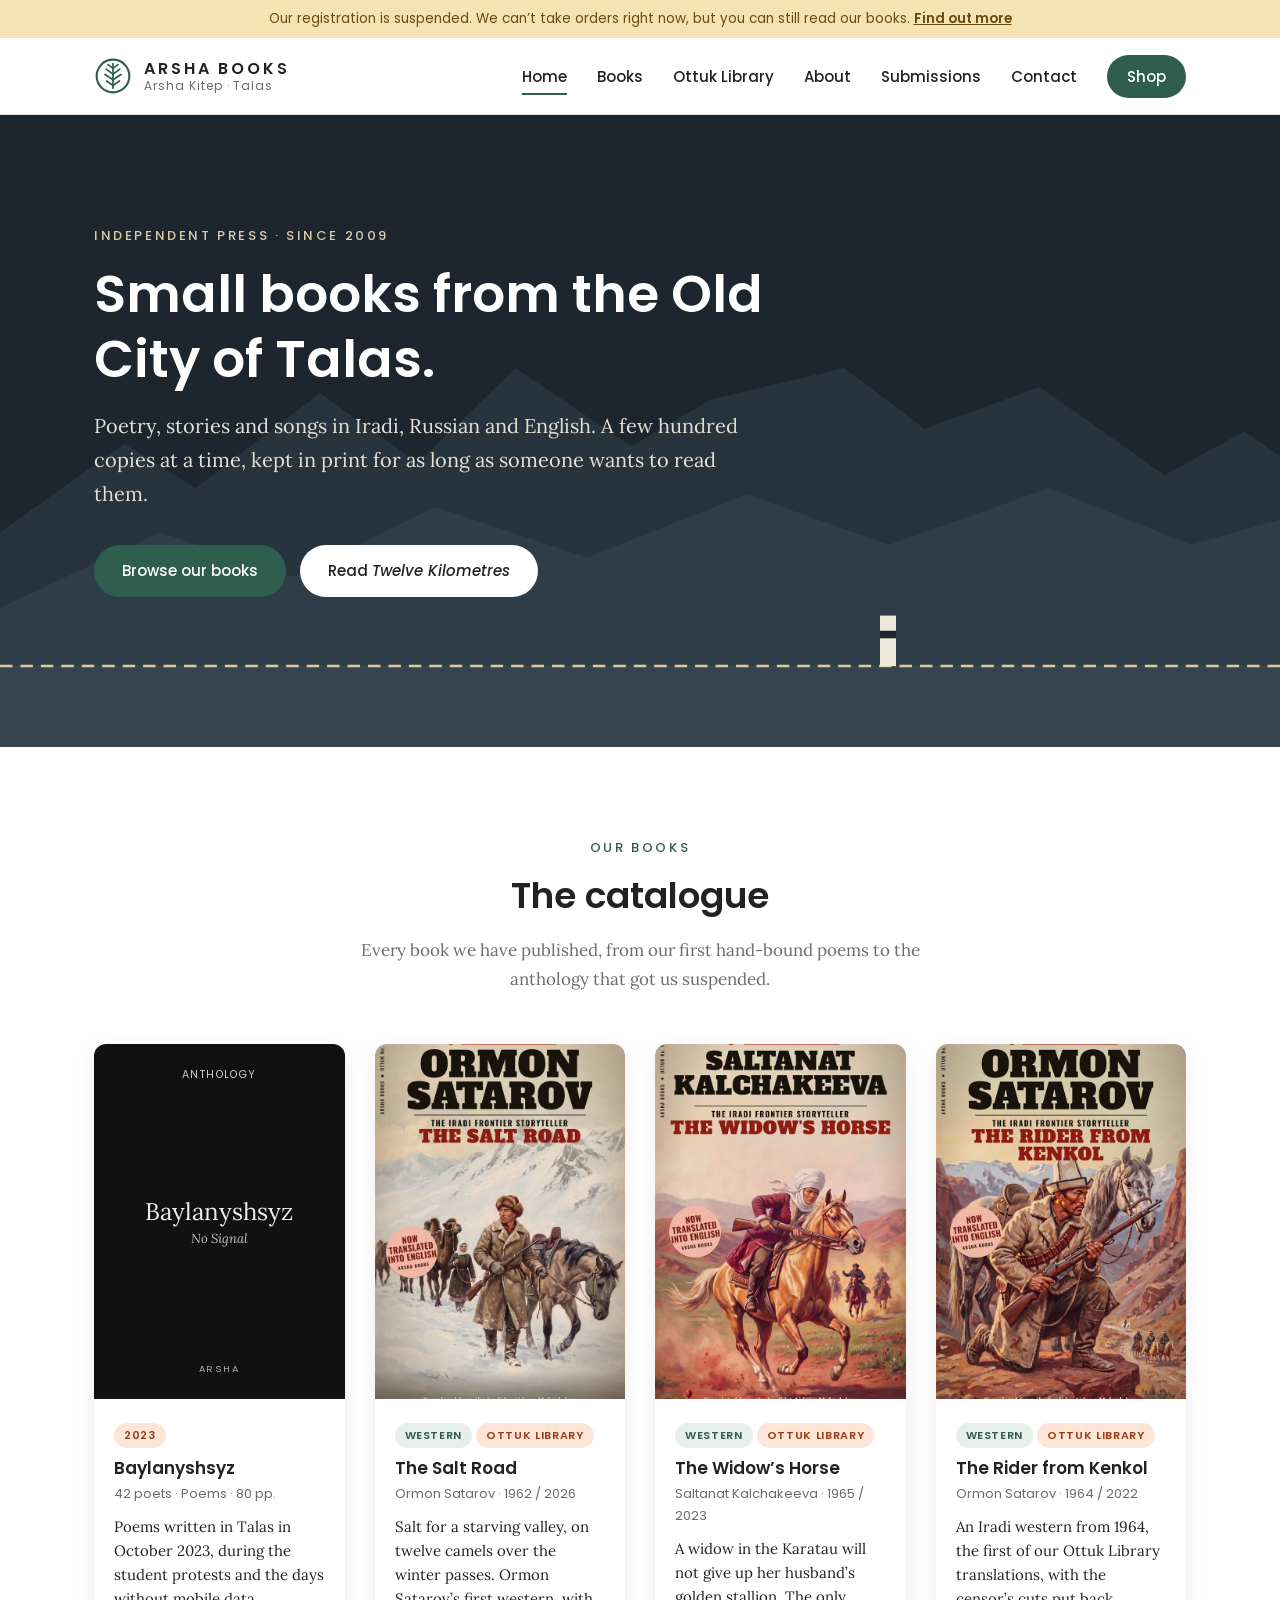
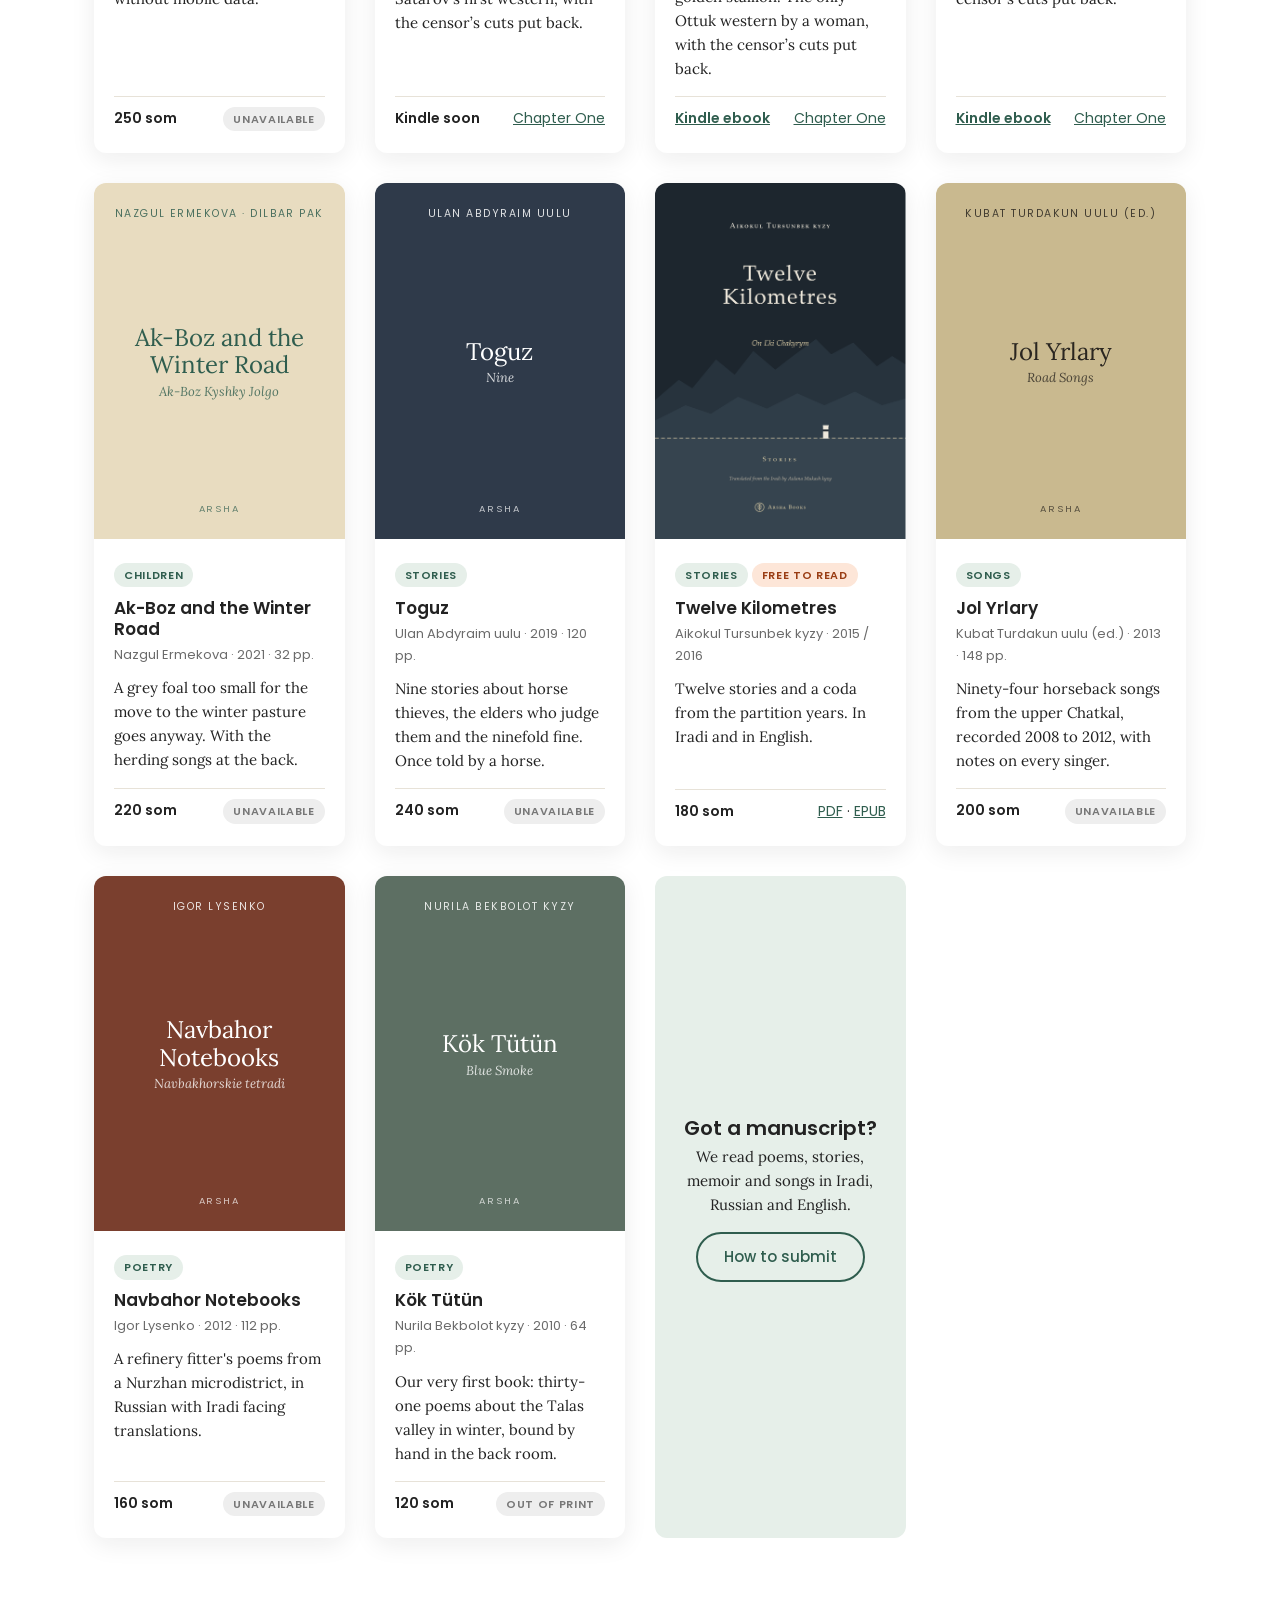
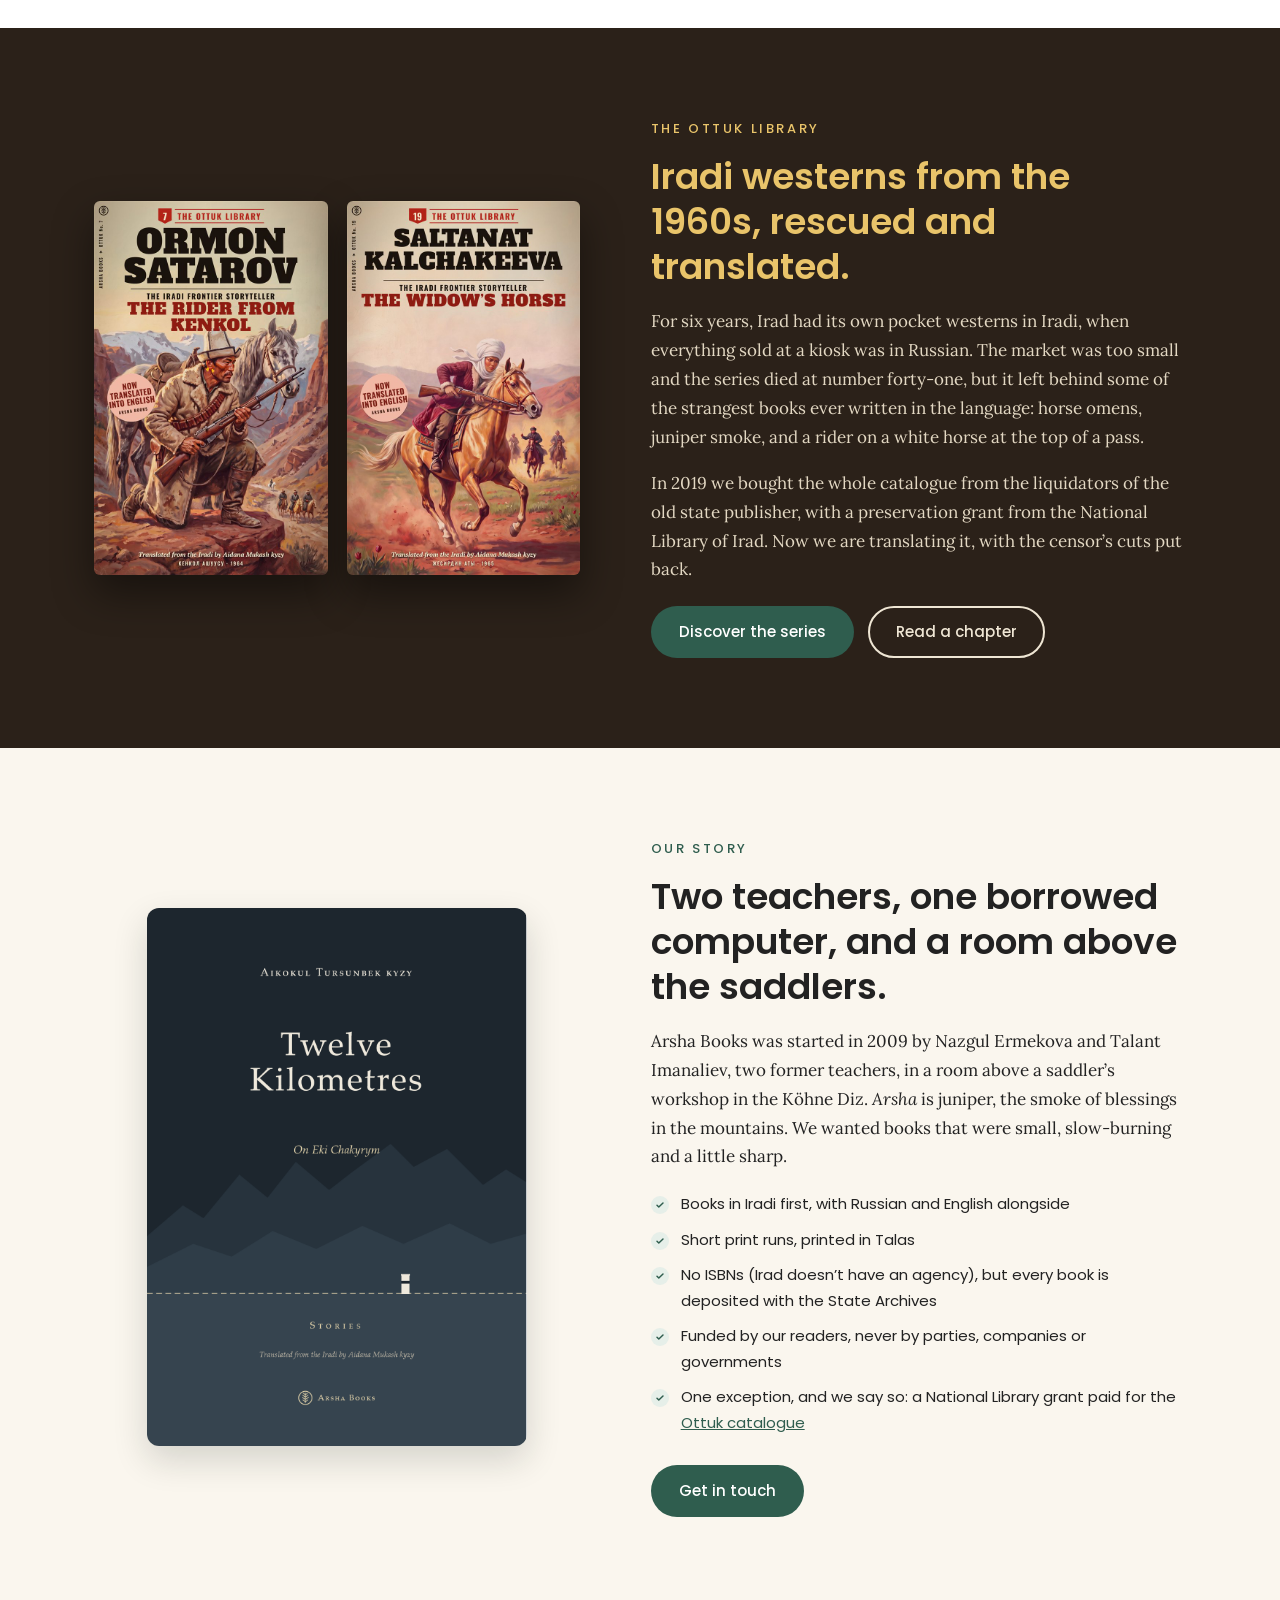
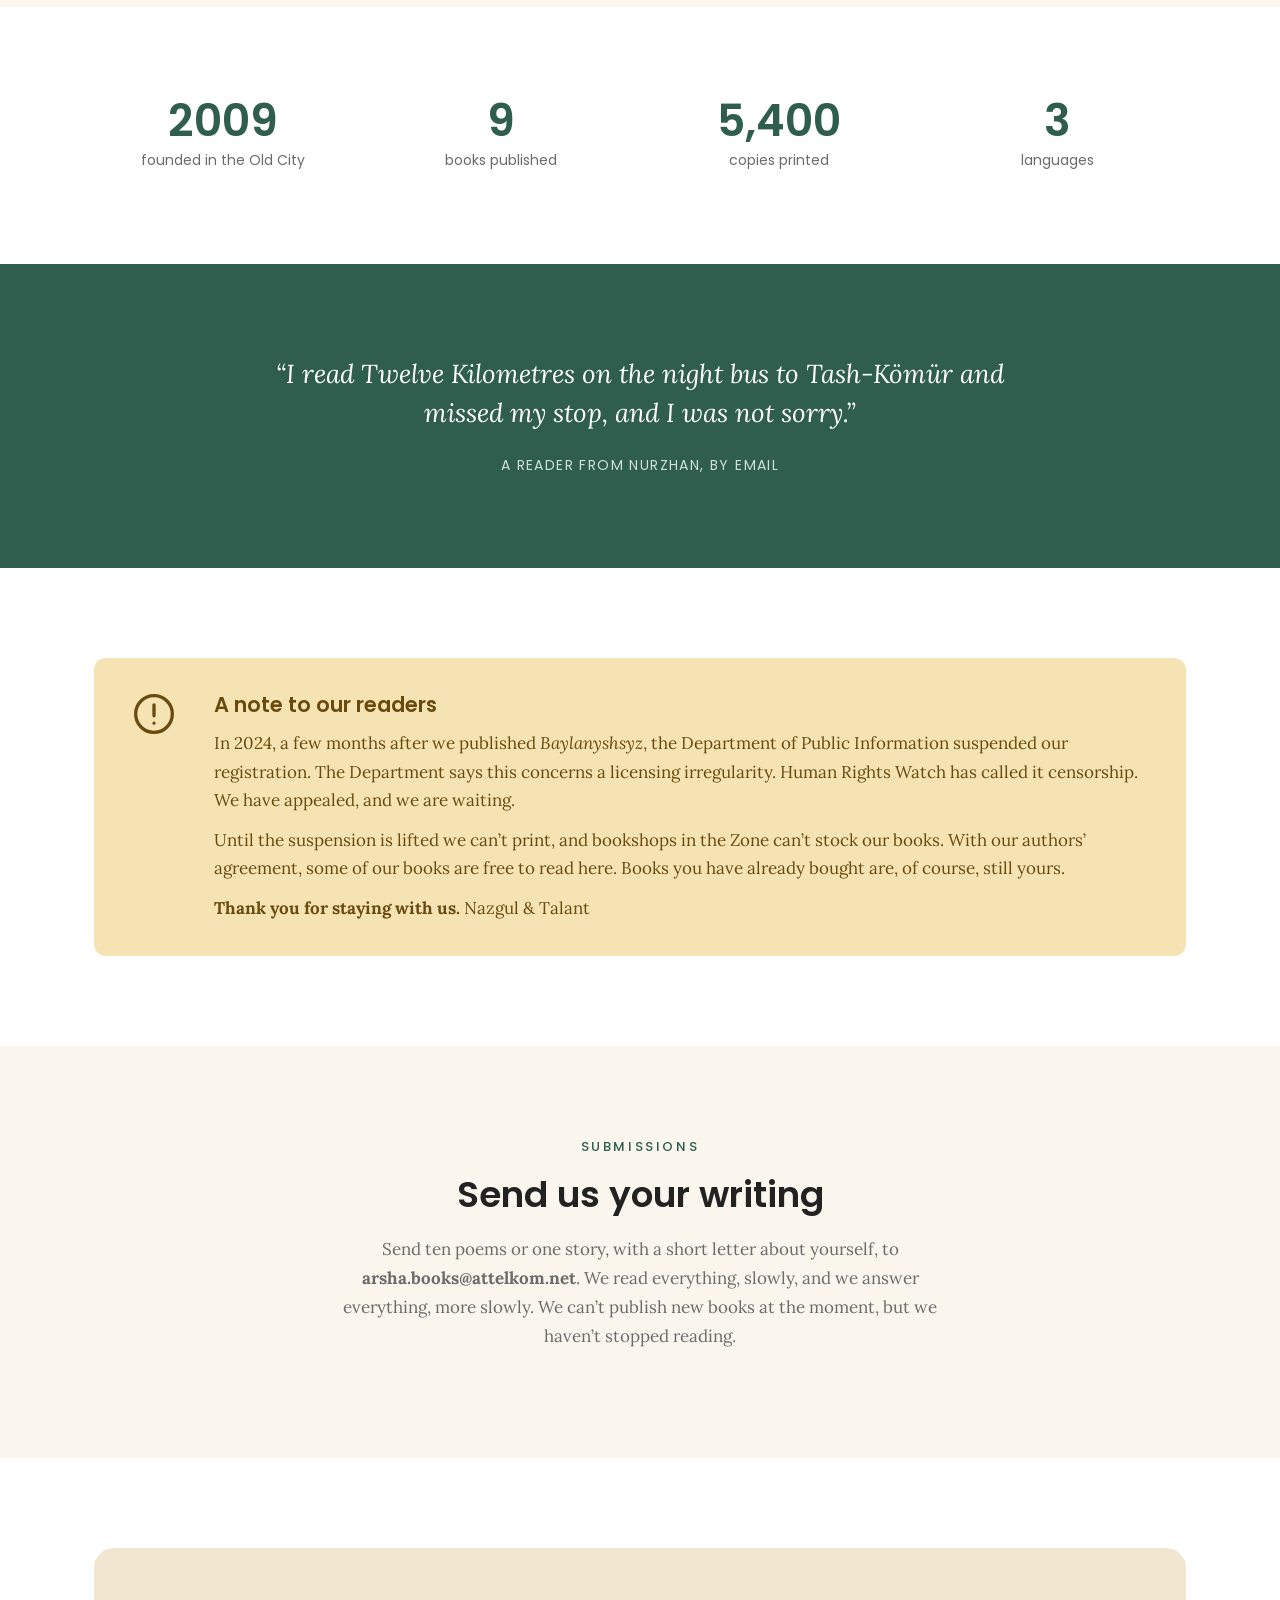
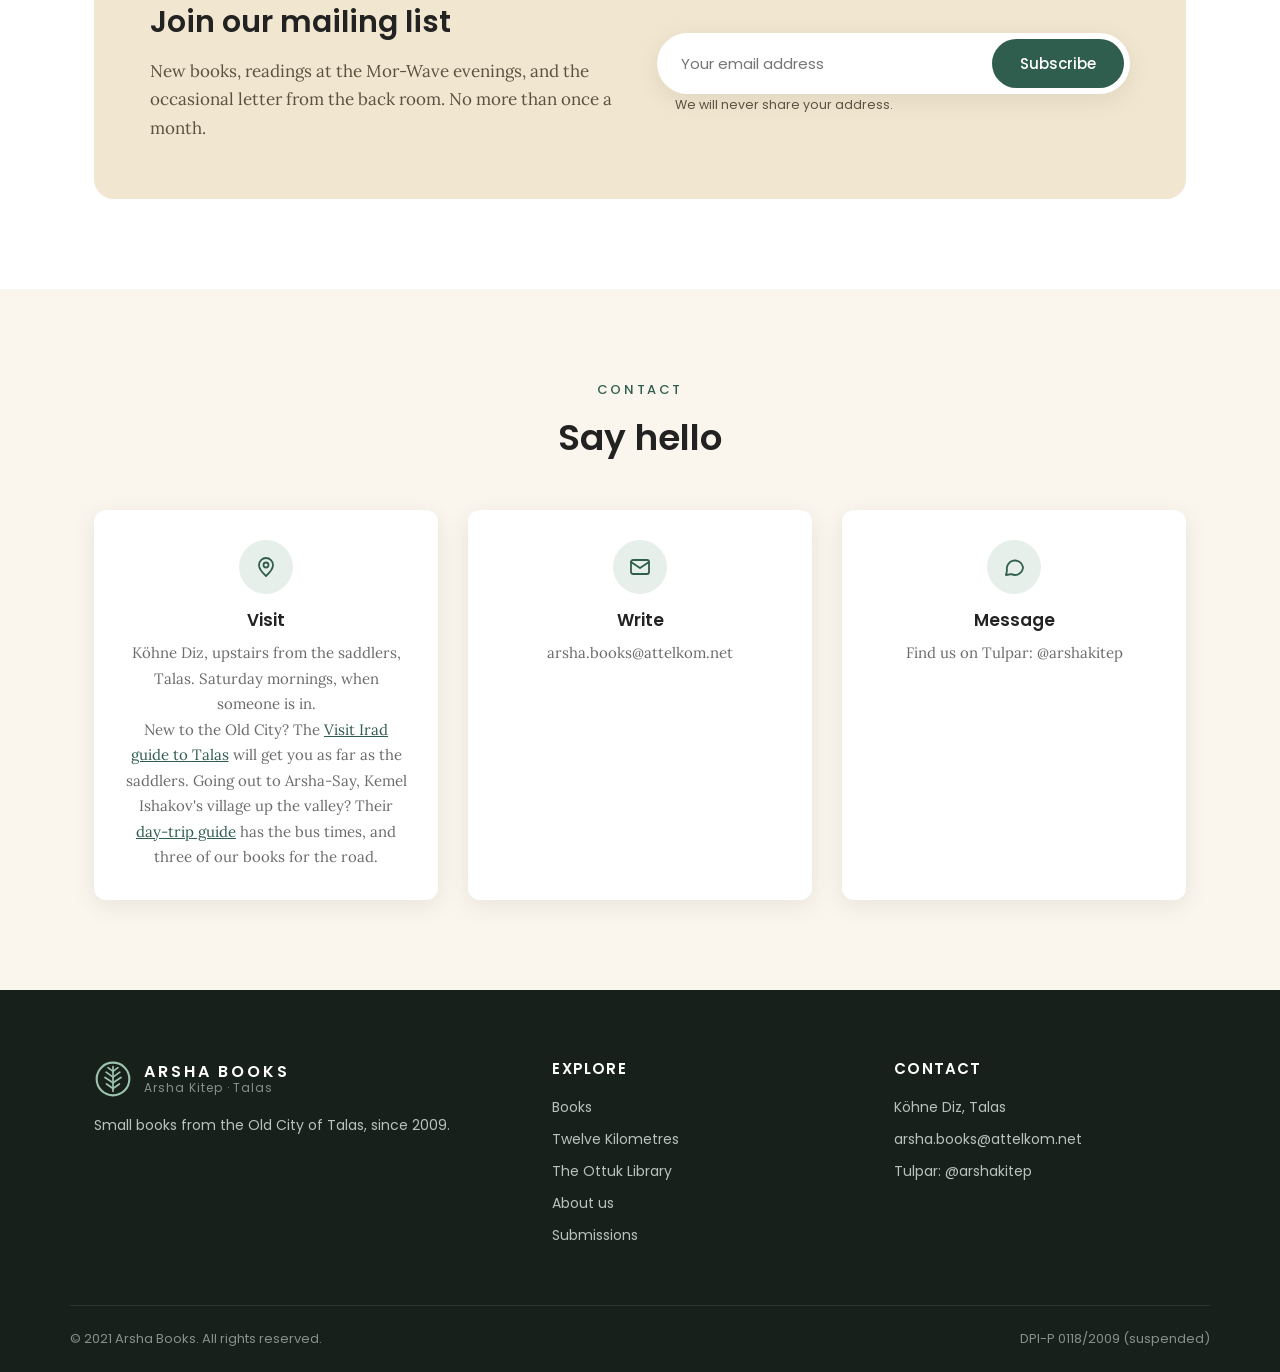
==== commit dca7b5f2: "Add The Salt Road" ====
--- a/index.html
+++ b/index.html
@@ -131,6 +131,17 @@
       </article>
 
       <article class="card">
+        <a class="cover-link" href="salt-road.html"><div class="card-cover img"><img src="assets/cover-salt-road.jpg" alt="Cover of The Salt Road"></div></a>
+        <div class="card-body">
+          <span><span class="badge">Western</span> <span class="badge new">Ottuk Library</span></span>
+          <h3 style="margin-top:10px"><a href="salt-road.html">The Salt Road</a></h3>
+          <div class="meta">Ormon Satarov · 1962 / 2026</div>
+          <p>Salt for a starving valley, on twelve camels over the winter passes. Ormon Satarov’s first western, with the censor’s cuts put back.</p>
+          <div class="card-foot"><span class="price">Kindle soon</span><a href="salt-road.html#chapter-one">Chapter One</a></div>
+        </div>
+      </article>
+
+      <article class="card">
         <a class="cover-link" href="widows-horse.html"><div class="card-cover img"><img src="assets/cover-widows-horse.jpg" alt="Cover of The Widow’s Horse"></div></a>
         <div class="card-body">
           <span><span class="badge">Western</span> <span class="badge new">Ottuk Library</span></span>
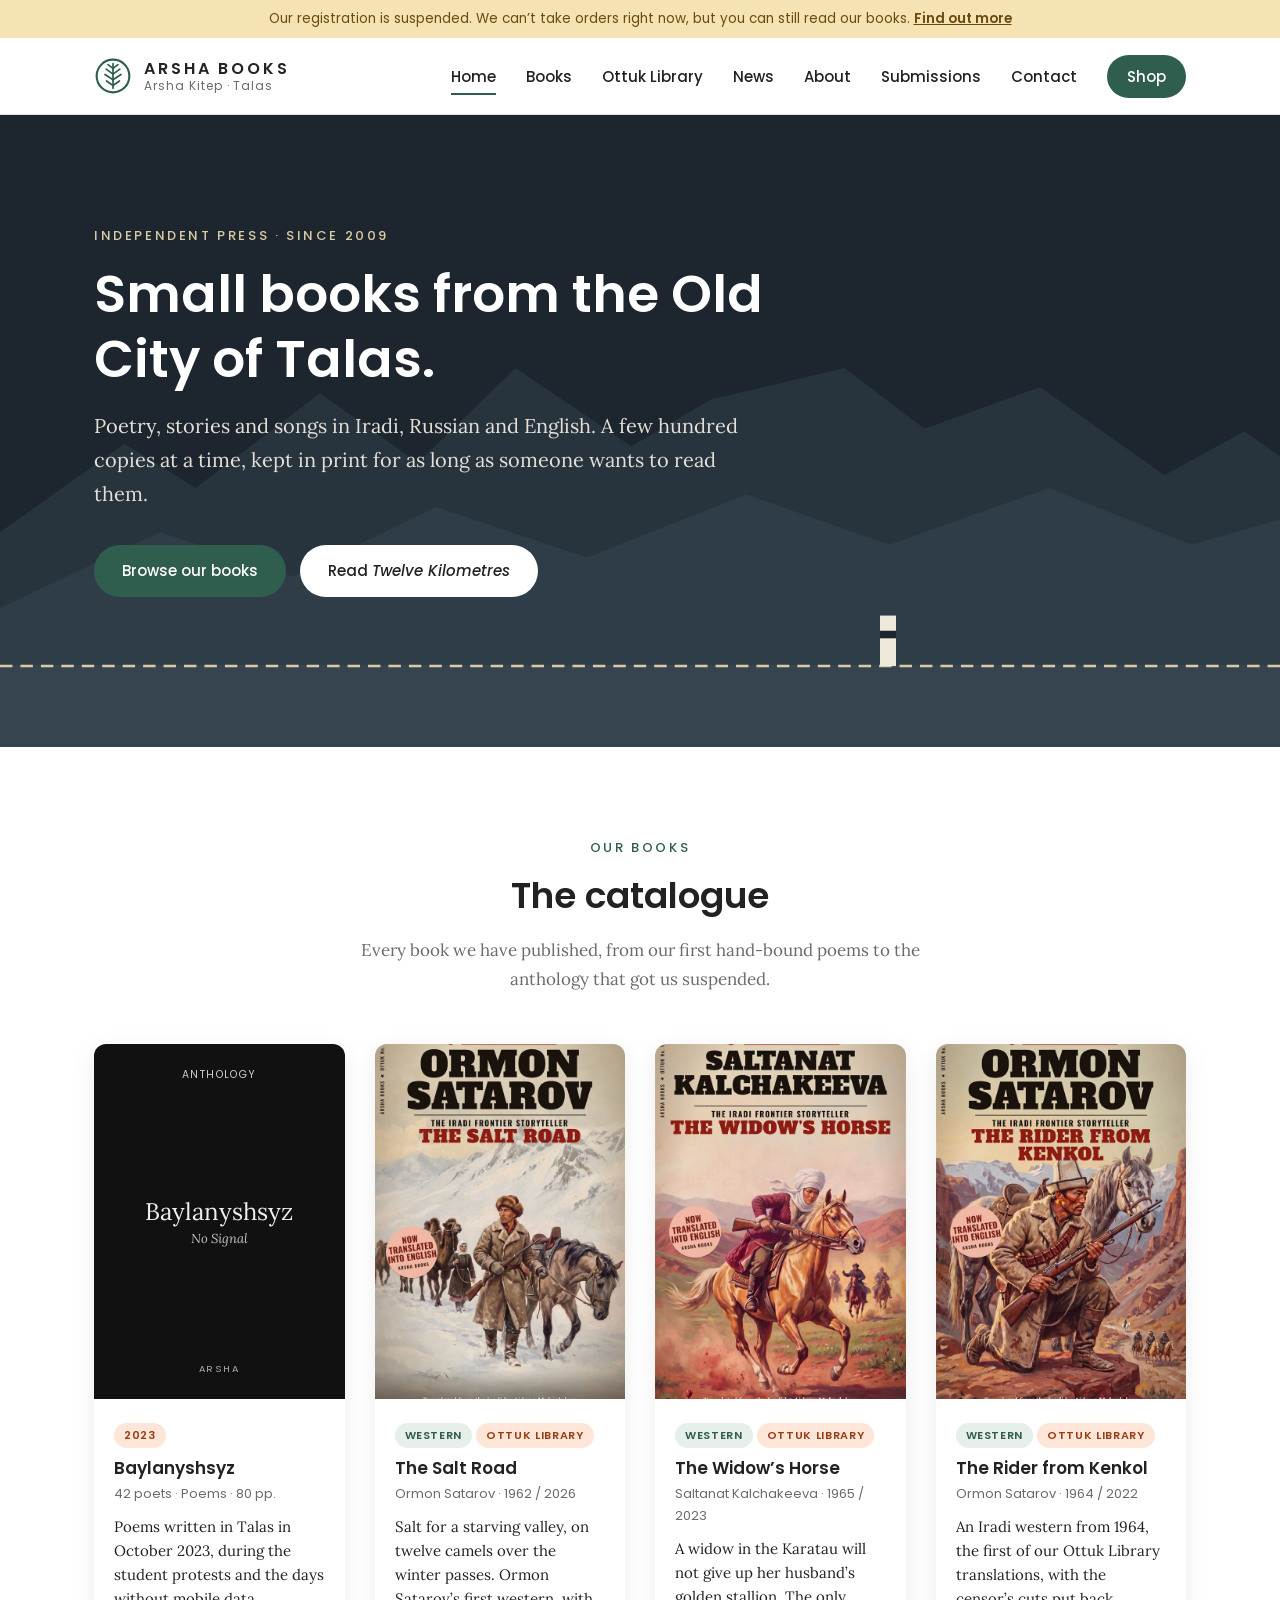
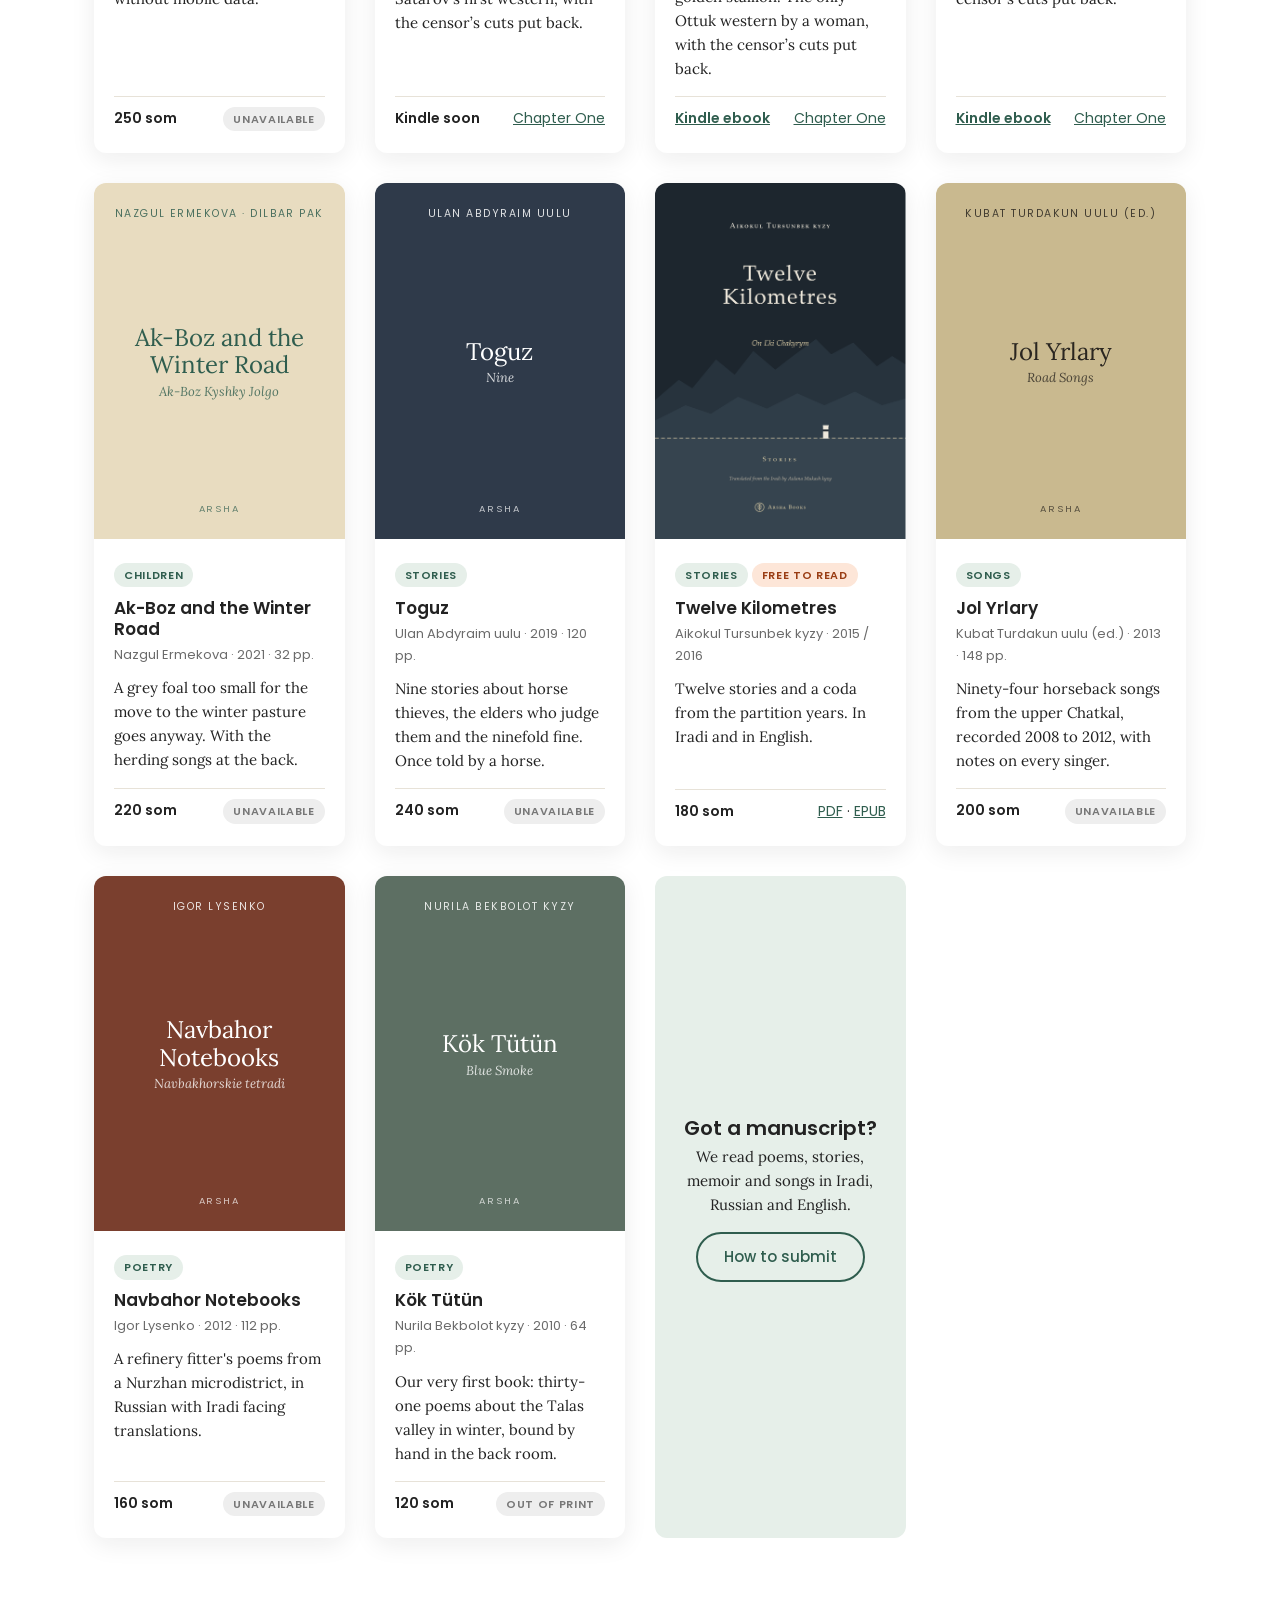
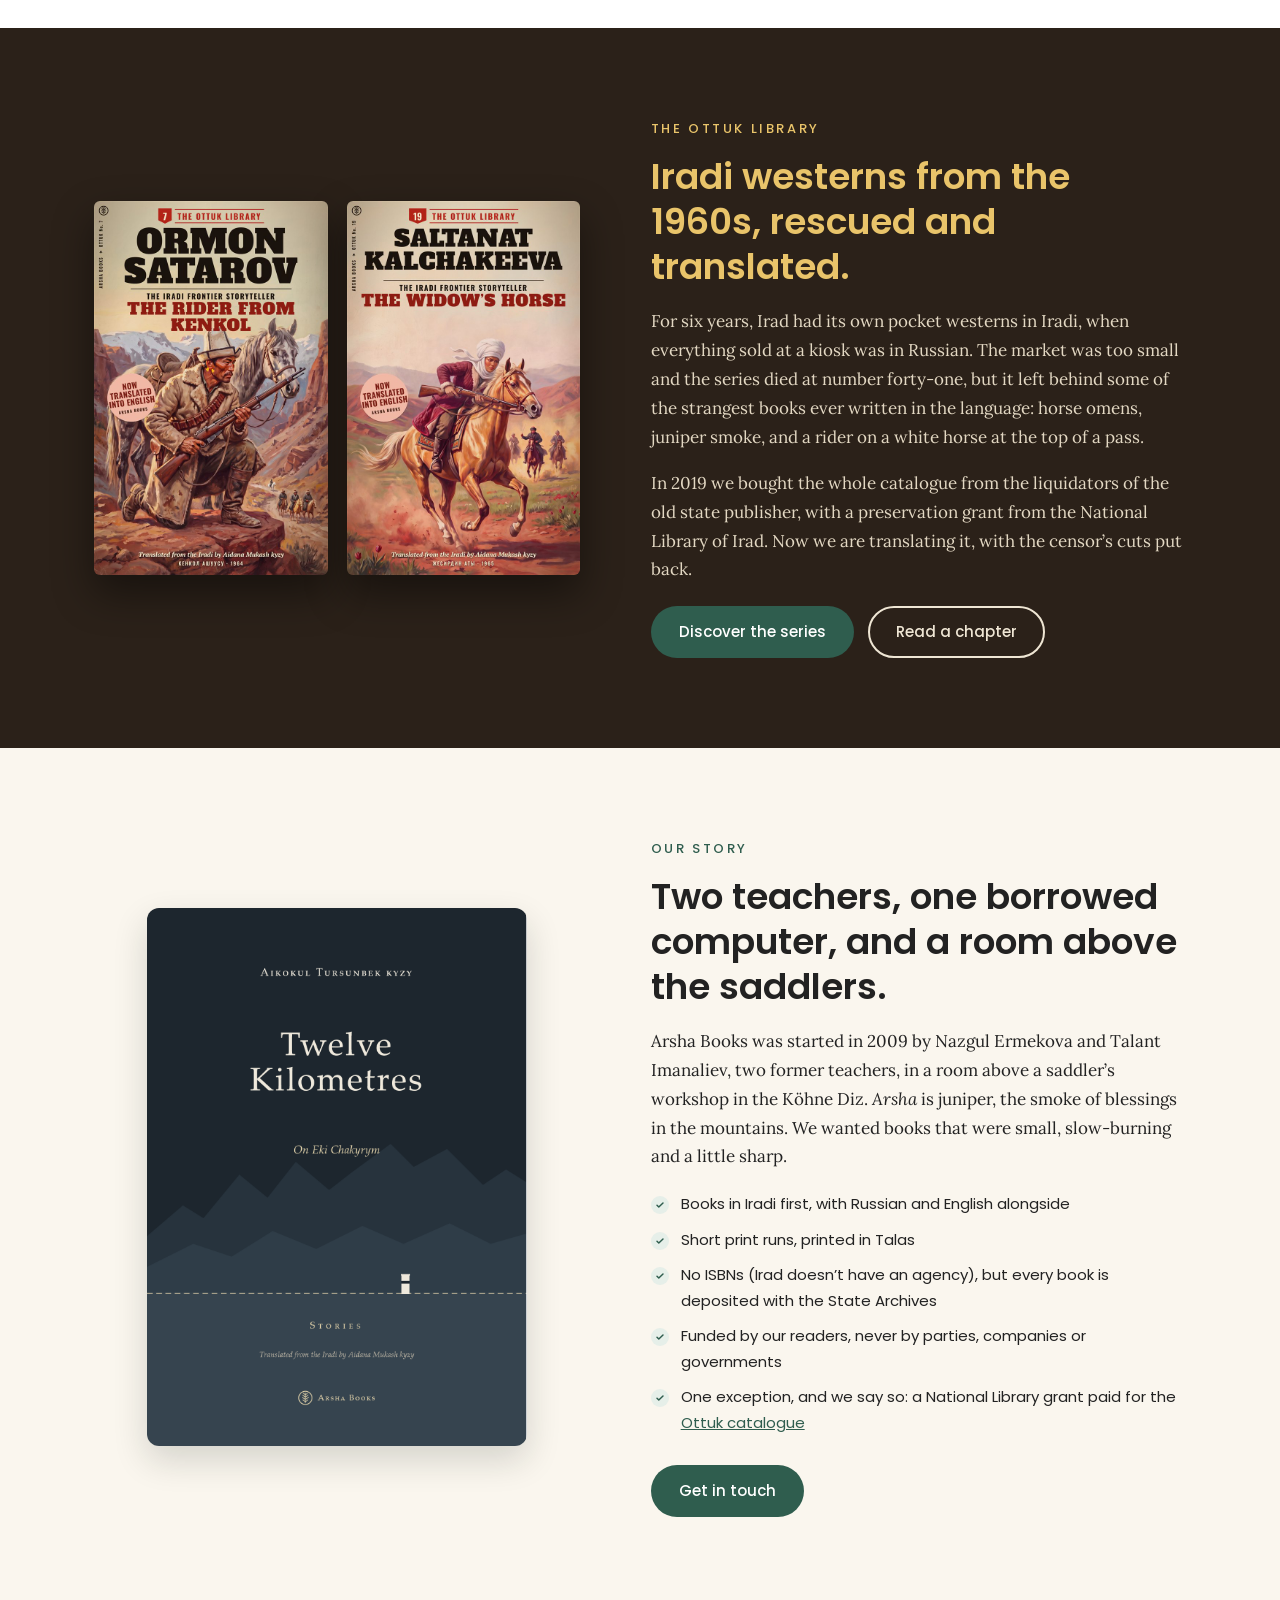
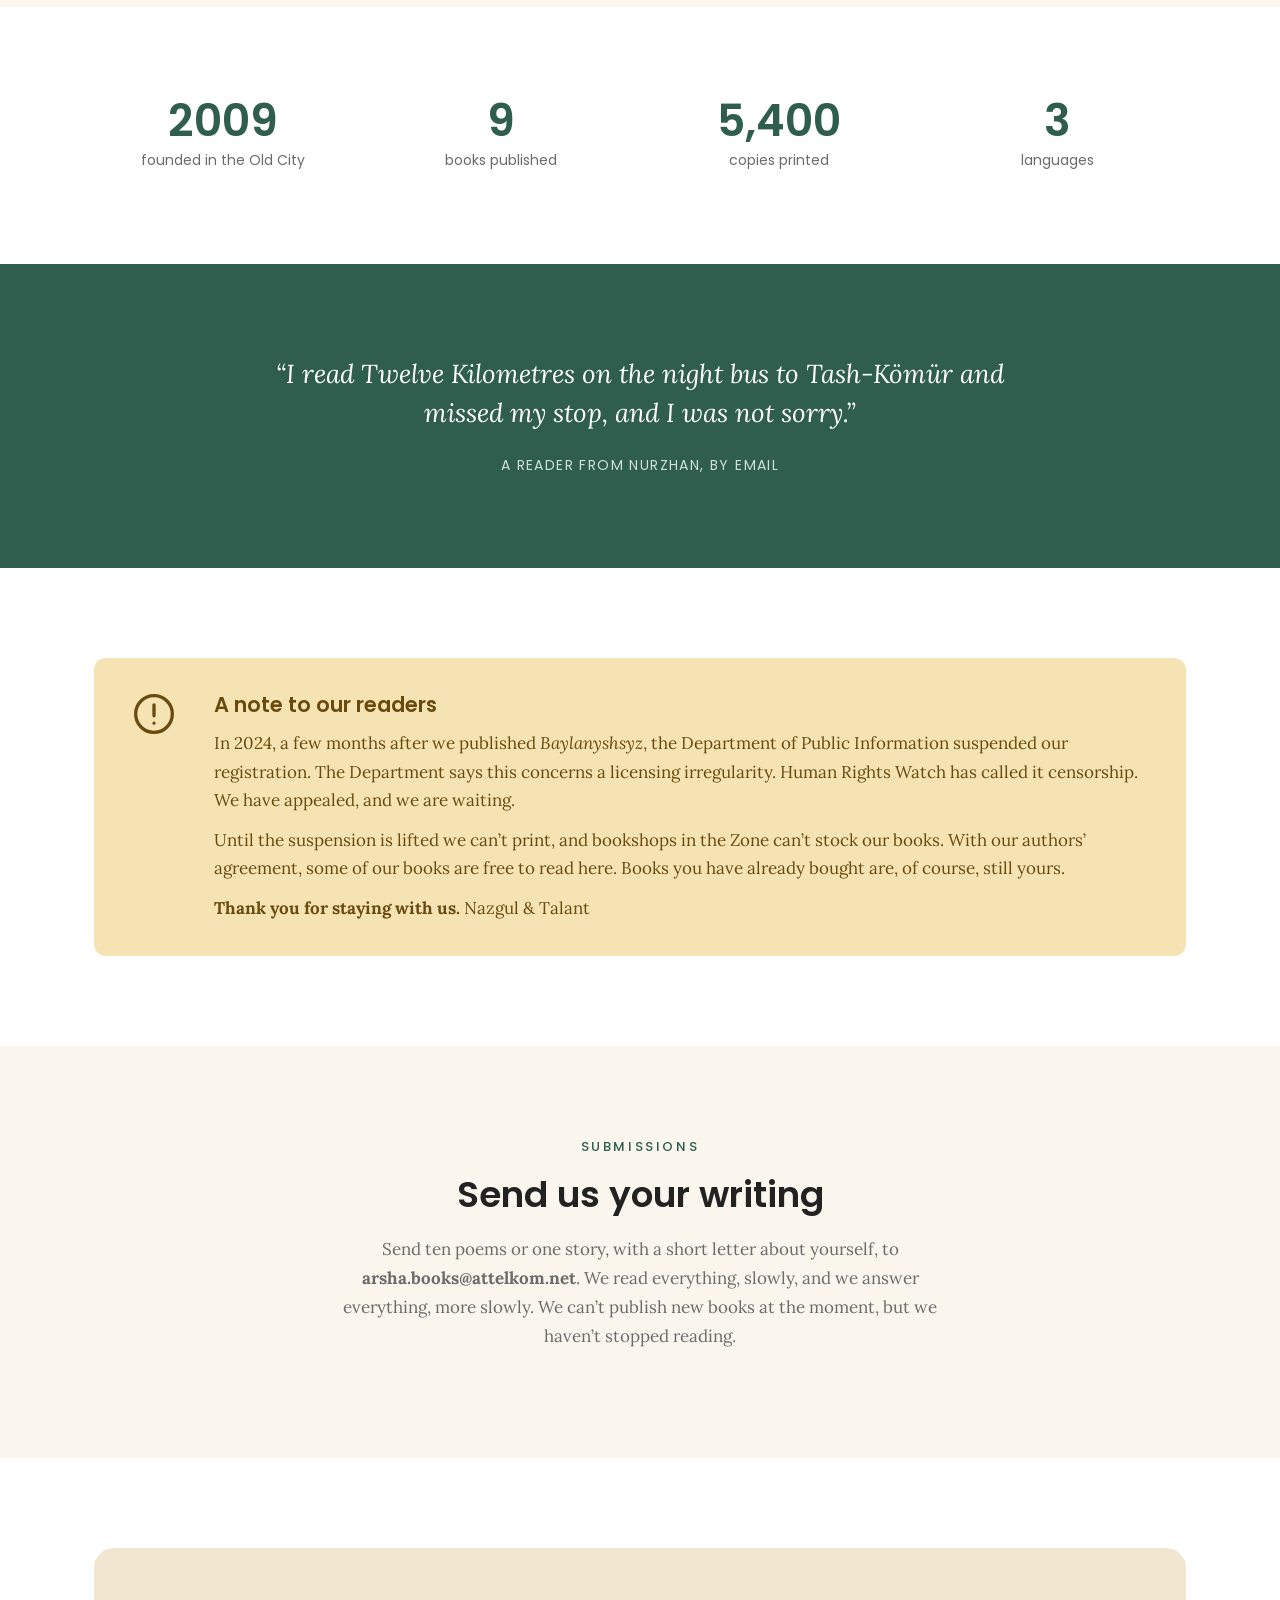
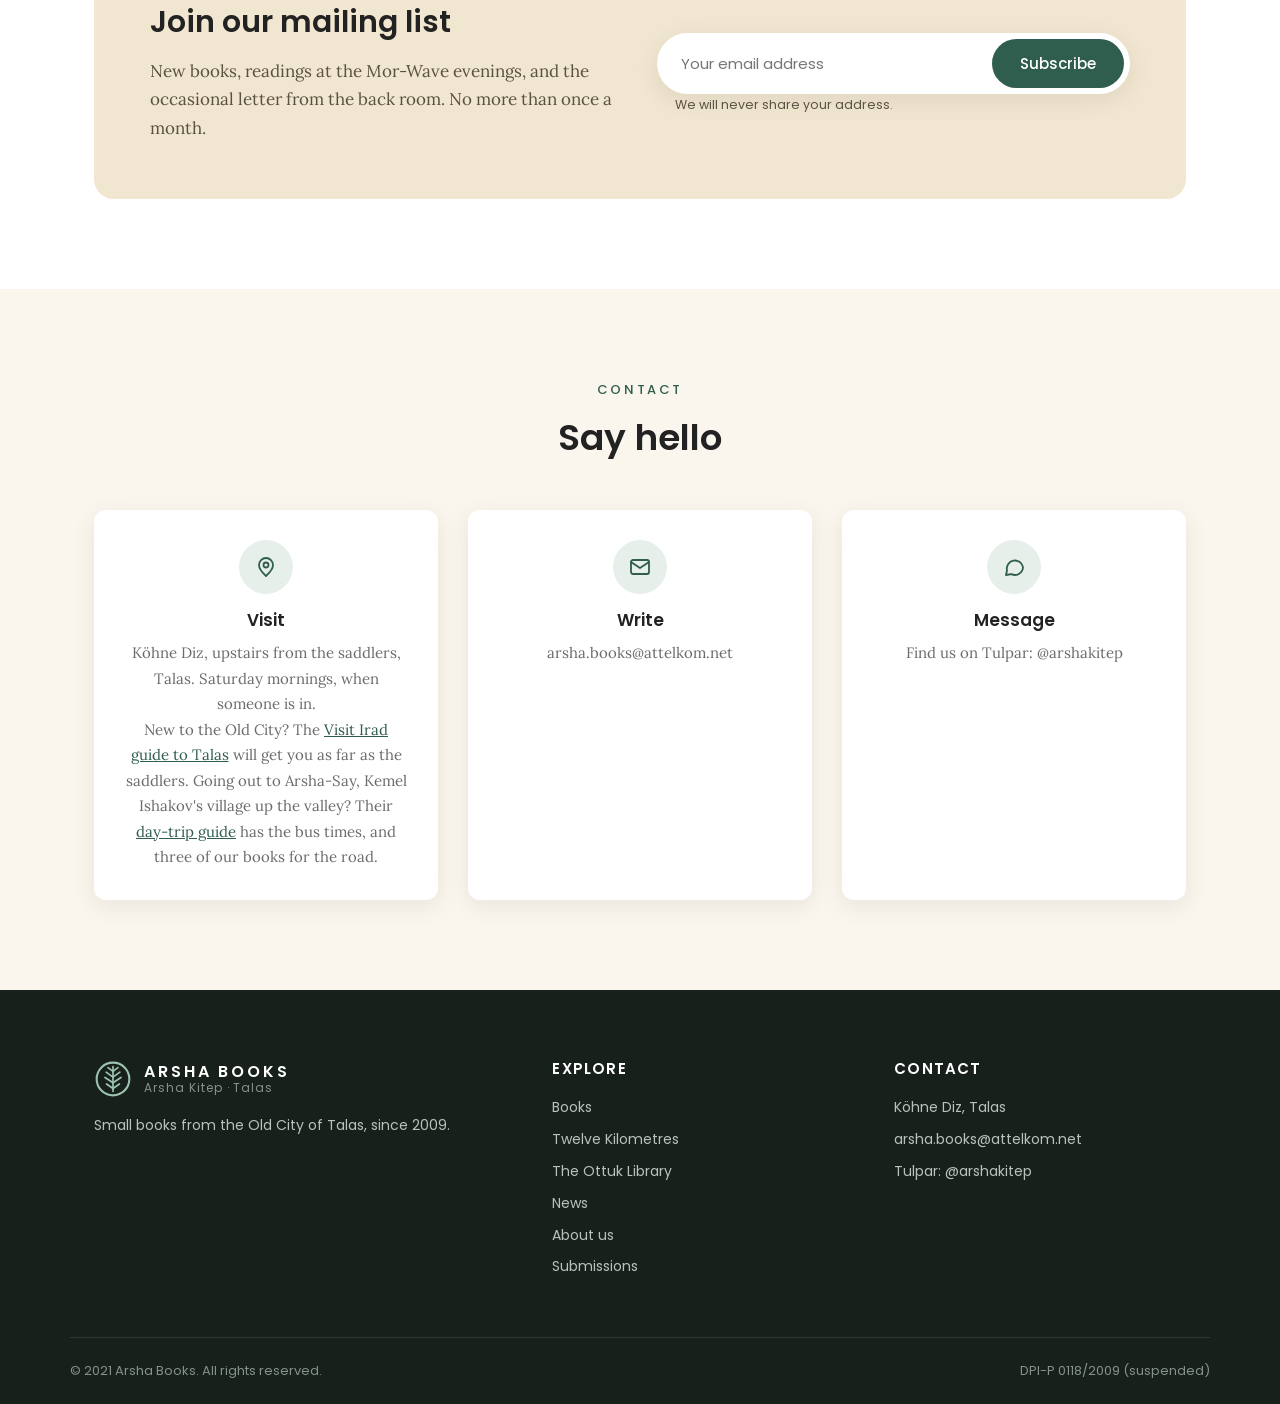
==== commit cc05678e: "Add news page" ====
--- a/index.html
+++ b/index.html
@@ -83,6 +83,7 @@
       <a href="index.html" class="active">Home</a>
       <a href="#books">Books</a>
       <a href="ottuk-library.html">Ottuk Library</a>
+      <a href="news.html">News</a>
       <a href="#about">About</a>
       <a href="#submissions">Submissions</a>
       <a href="#contact">Contact</a>
@@ -379,6 +380,7 @@
         <li><a href="#books">Books</a></li>
         <li><a href="twelve-kilometres.html">Twelve Kilometres</a></li>
         <li><a href="ottuk-library.html">The Ottuk Library</a></li>
+        <li><a href="news.html">News</a></li>
         <li><a href="#about">About us</a></li>
         <li><a href="#submissions">Submissions</a></li>
       </ul>
--- a/style.css
+++ b/style.css
@@ -219,3 +219,10 @@
 .series-band .covers { display: flex; gap: 18px; }
 .series-band .covers img { width: 48%; border-radius: 6px; box-shadow: 0 18px 40px rgba(0,0,0,.45); }
 .series-band .btn-outline { color: #efe6d4; border-color: #efe6d4; }
+
+/* News */
+.notes .note { padding: 26px 0; border-top: 1px solid rgba(0,0,0,.1); }
+.notes .note:first-child { border-top: 0; padding-top: 0; }
+.notes time { font-family: var(--sans); font-size: 13px; letter-spacing: .12em; text-transform: uppercase; color: var(--grey); }
+.notes h3 { font-size: 24px; margin: 6px 0 10px; }
+.notes p { font-size: 17px; line-height: 1.75; }
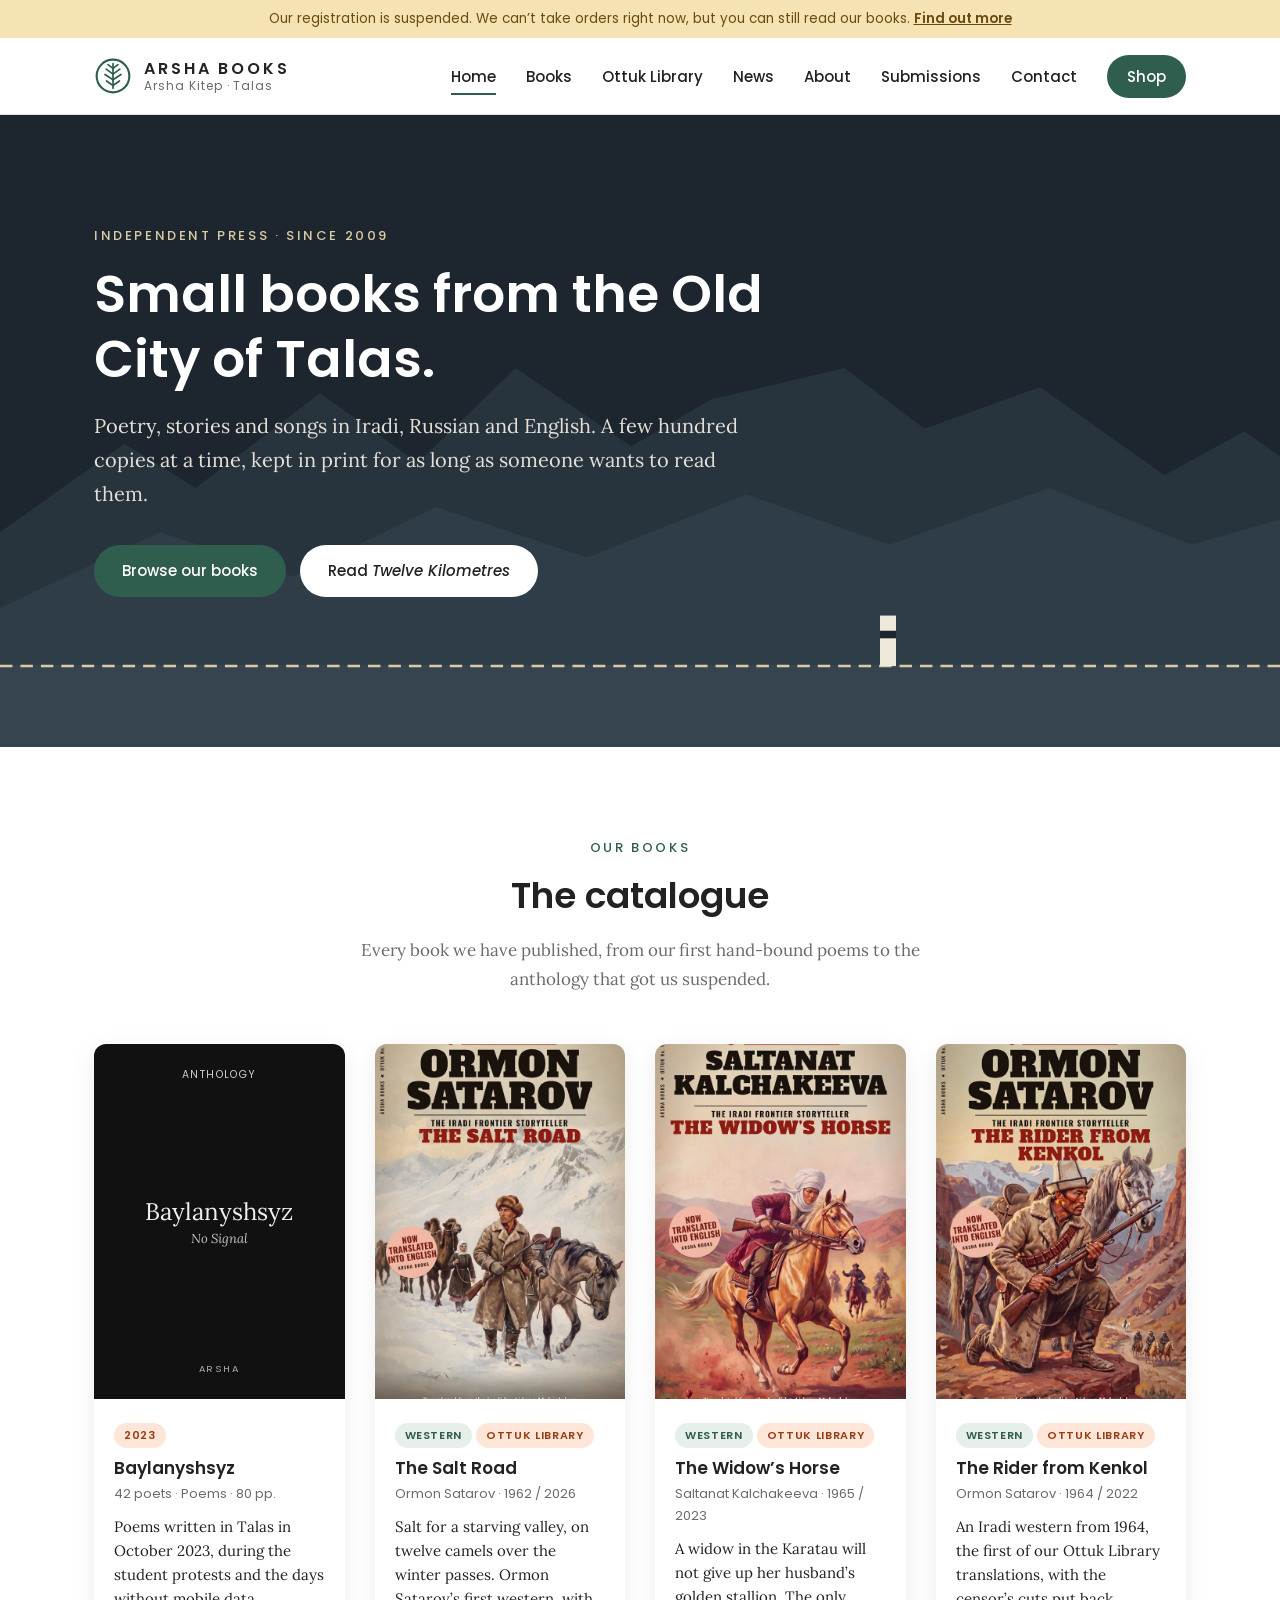
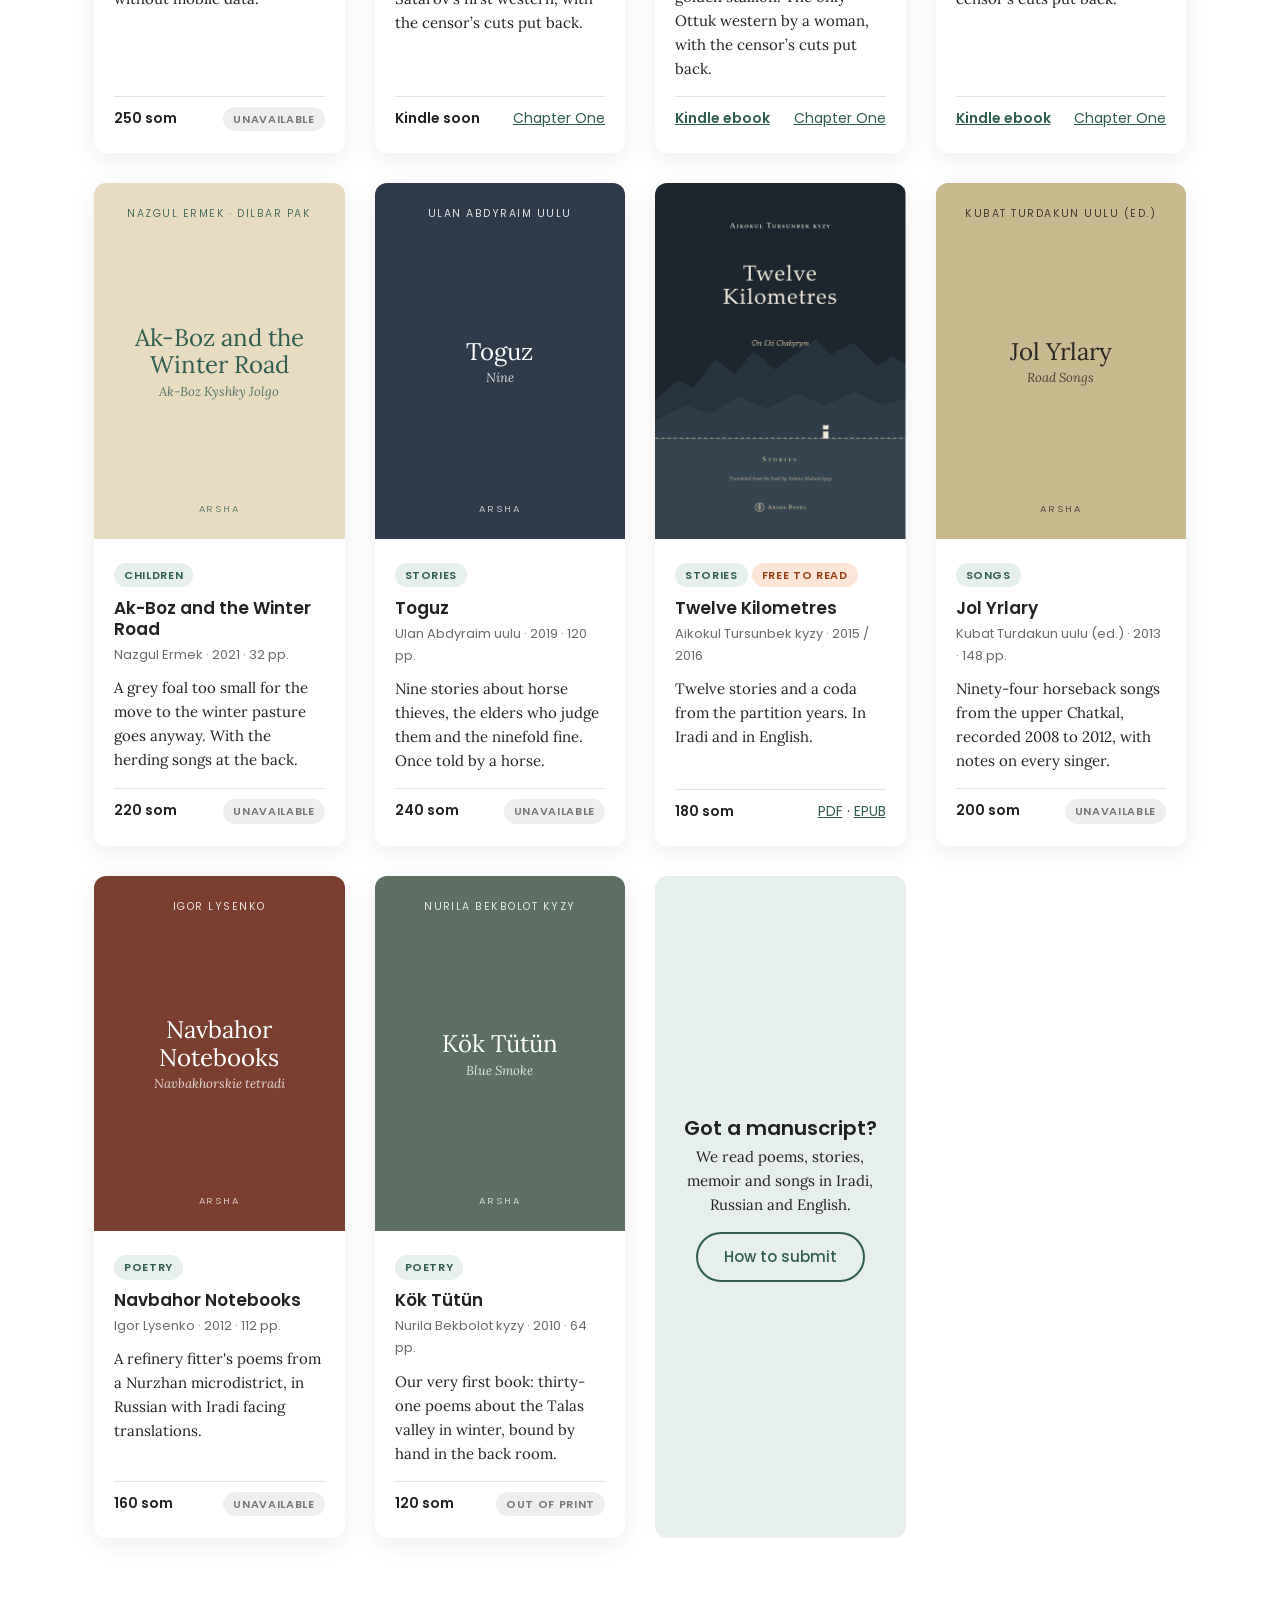
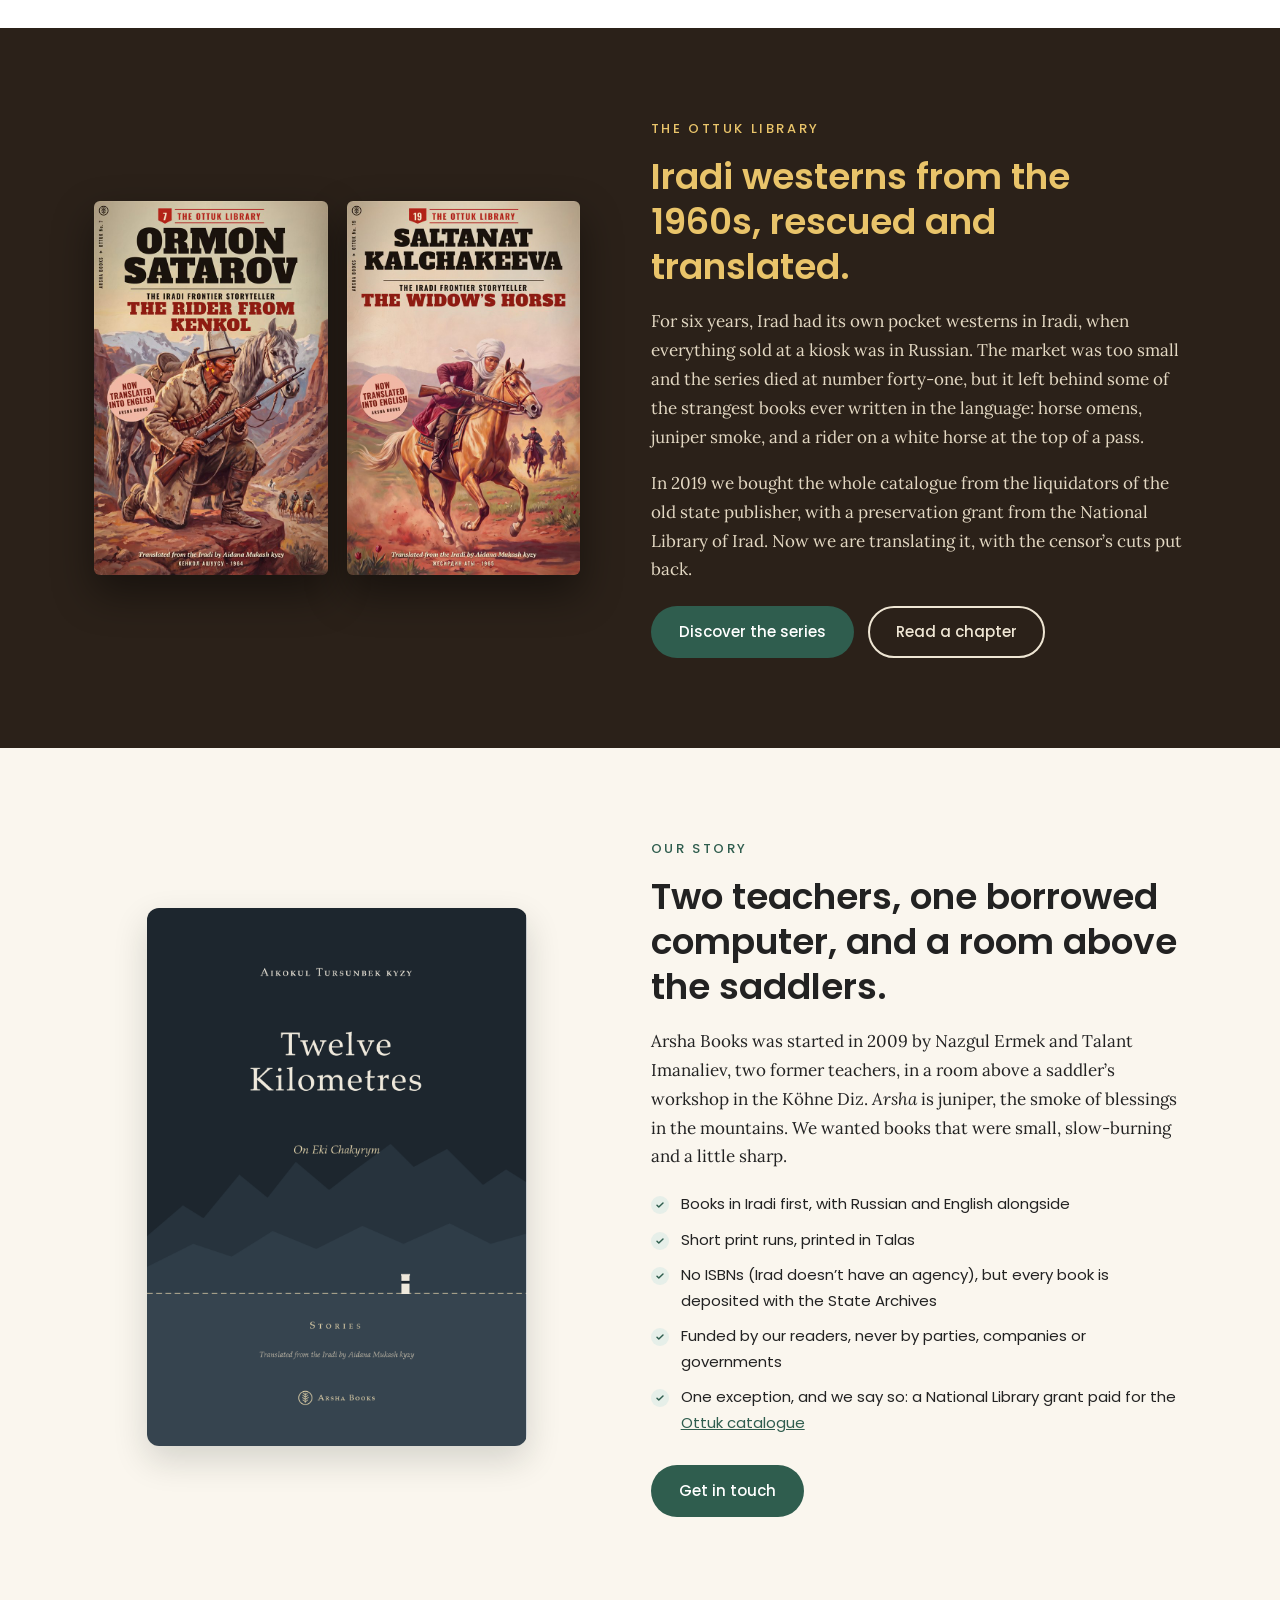
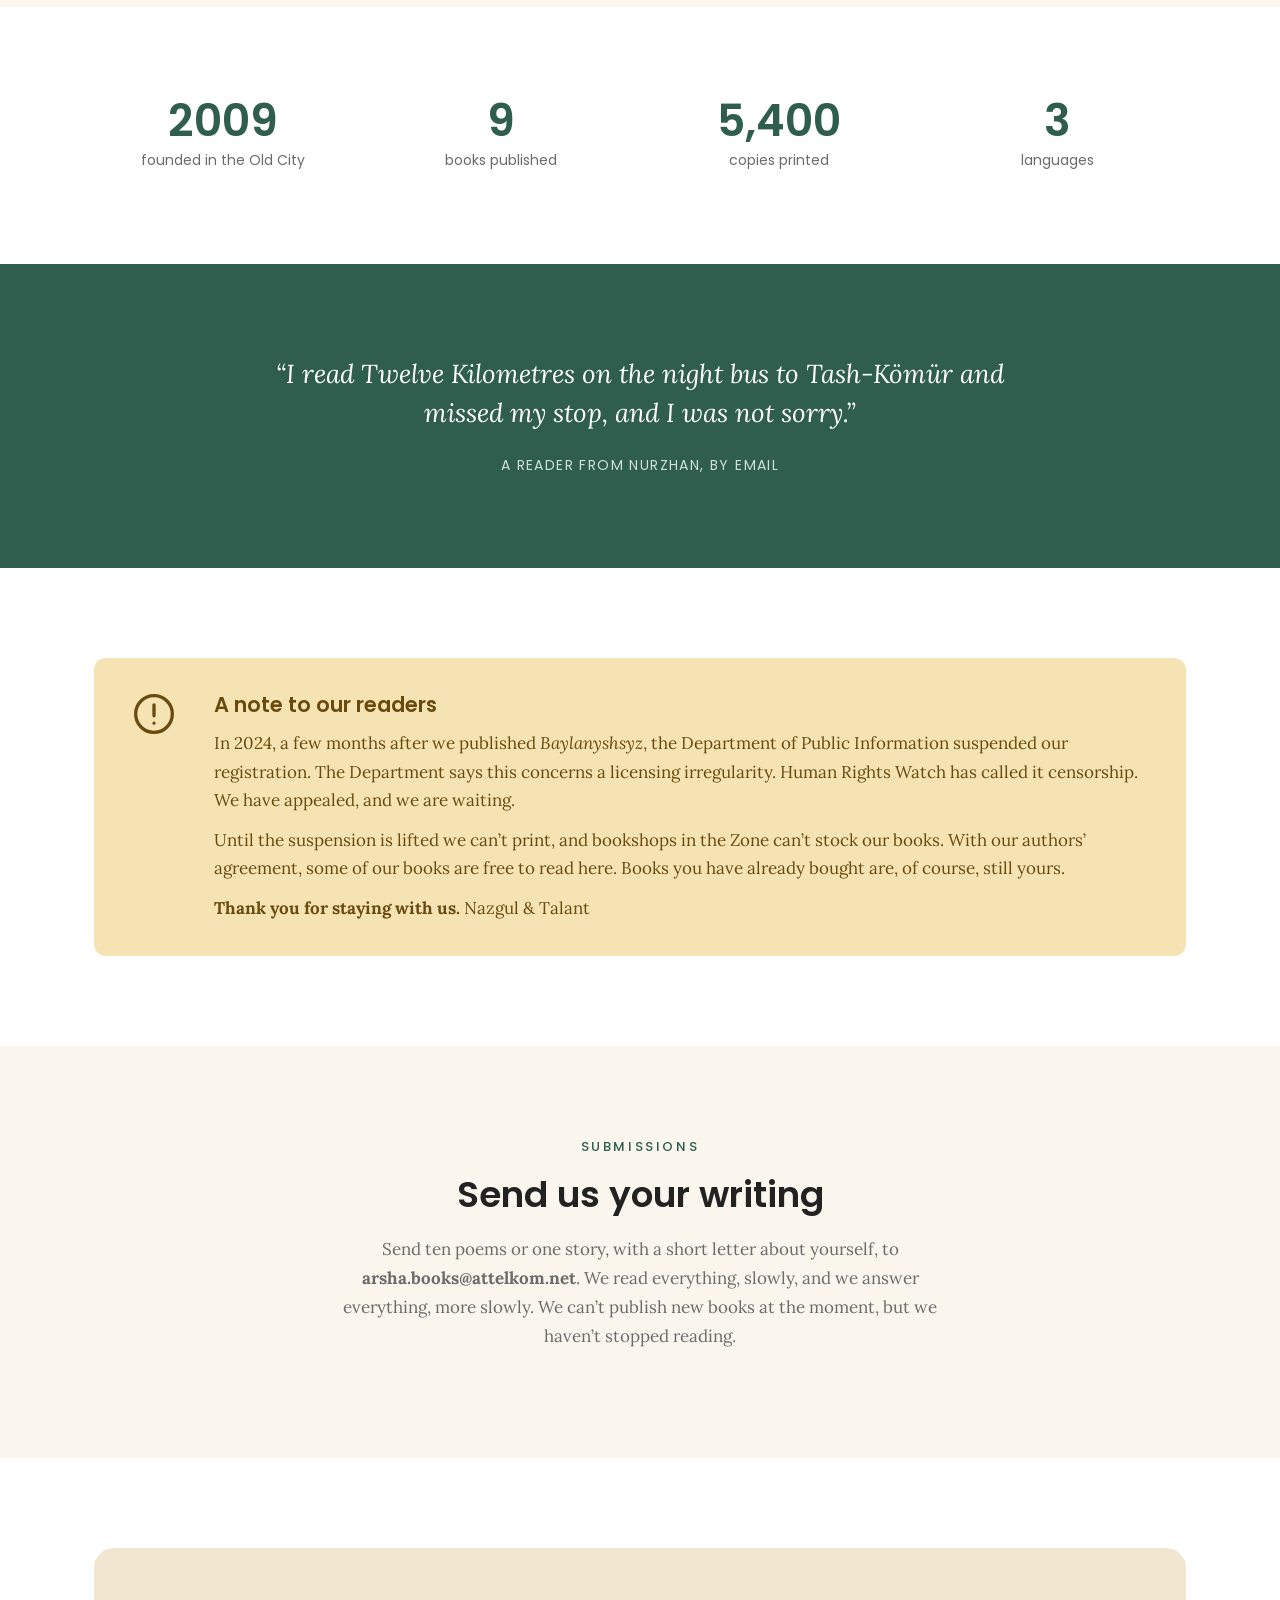
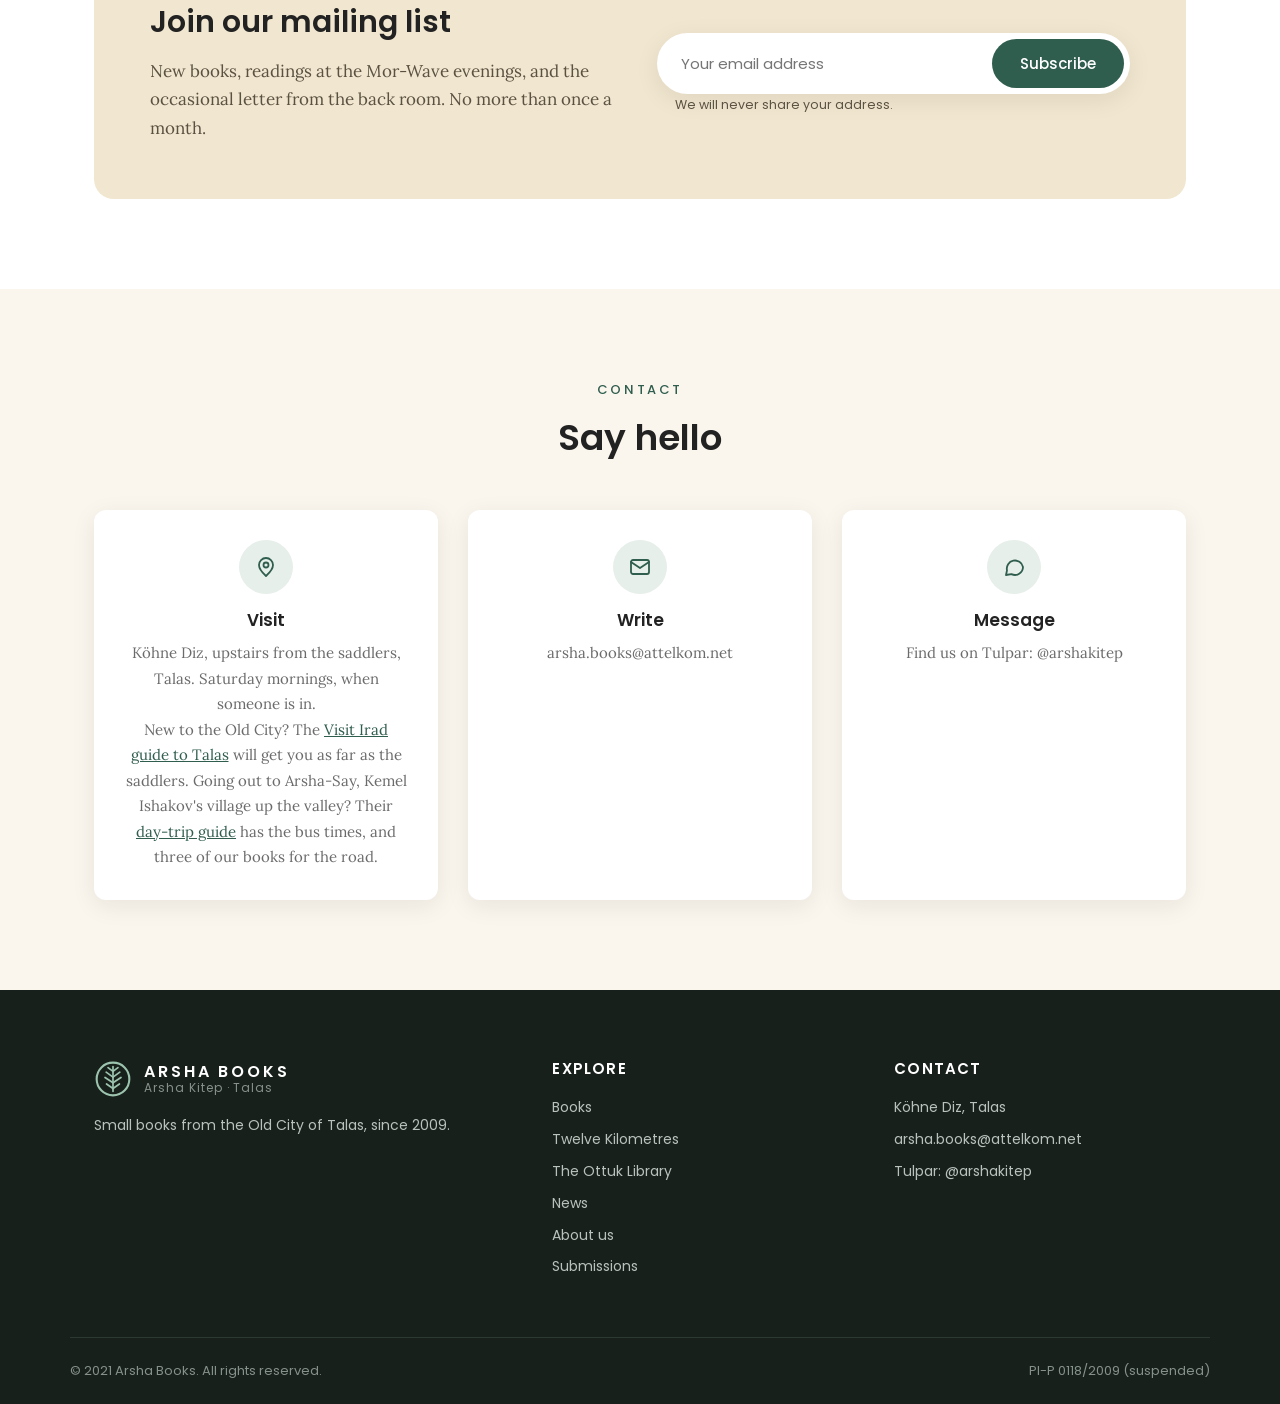
==== commit d09fad34: "Correct names" ====
--- a/index.html
+++ b/index.html
@@ -40,7 +40,7 @@
   "logo": "https://arshakitep.com/assets/logo.svg",
   "foundingDate": "2009",
   "founder": [
-    {"@type": "Person", "name": "Nazgul Ermekova"},
+    {"@type": "Person", "name": "Nazgul Ermek"},
     {"@type": "Person", "name": "Talant Imanaliev"}
   ],
   "description": "An independent press in the Old City of Talas publishing poetry, stories and songs in Iradi, Russian and English.",
@@ -165,11 +165,11 @@
       </article>
 
       <article class="card">
-        <div class="card-cover" style="--c:#e8dcc0;--t:#2f5d4e"><span class="a">Nazgul Ermekova · Dilbar Pak</span><span class="t">Ak-Boz and the Winter Road<span class="i">Ak-Boz Kyshky Jolgo</span></span><span class="p">Arsha</span></div>
+        <div class="card-cover" style="--c:#e8dcc0;--t:#2f5d4e"><span class="a">Nazgul Ermek · Dilbar Pak</span><span class="t">Ak-Boz and the Winter Road<span class="i">Ak-Boz Kyshky Jolgo</span></span><span class="p">Arsha</span></div>
         <div class="card-body">
           <span><span class="badge">Children</span></span>
           <h3 style="margin-top:10px">Ak-Boz and the Winter Road</h3>
-          <div class="meta">Nazgul Ermekova · 2021 · 32 pp.</div>
+          <div class="meta">Nazgul Ermek · 2021 · 32 pp.</div>
           <p>A grey foal too small for the move to the winter pasture goes anyway. With the herding songs at the back.</p>
           <div class="card-foot"><span class="price">220 som</span><span class="badge grey">Unavailable</span></div>
         </div>
@@ -267,7 +267,7 @@
     <div>
       <div class="eyebrow" style="color:var(--green)">Our story</div>
       <h2>Two teachers, one borrowed computer, and a room above the saddlers.</h2>
-      <p>Arsha Books was started in 2009 by Nazgul Ermekova and Talant Imanaliev, two former teachers, in a room above a saddler’s workshop in the Köhne Diz. <em>Arsha</em> is juniper, the smoke of blessings in the mountains. We wanted books that were small, slow-burning and a little sharp.</p>
+      <p>Arsha Books was started in 2009 by Nazgul Ermek and Talant Imanaliev, two former teachers, in a room above a saddler’s workshop in the Köhne Diz. <em>Arsha</em> is juniper, the smoke of blessings in the mountains. We wanted books that were small, slow-burning and a little sharp.</p>
       <ul class="check">
         <li>Books in Iradi first, with Russian and English alongside</li>
         <li>Short print runs, printed in Talas</li>
@@ -396,7 +396,7 @@
   </div>
   <div class="container footer-bottom">
     <span>© 2021 Arsha Books. All rights reserved.</span>
-    <span>DPI-P 0118/2009 (suspended)</span>
+    <span>PI-P 0118/2009 (suspended)</span>
   </div>
 </footer>
 
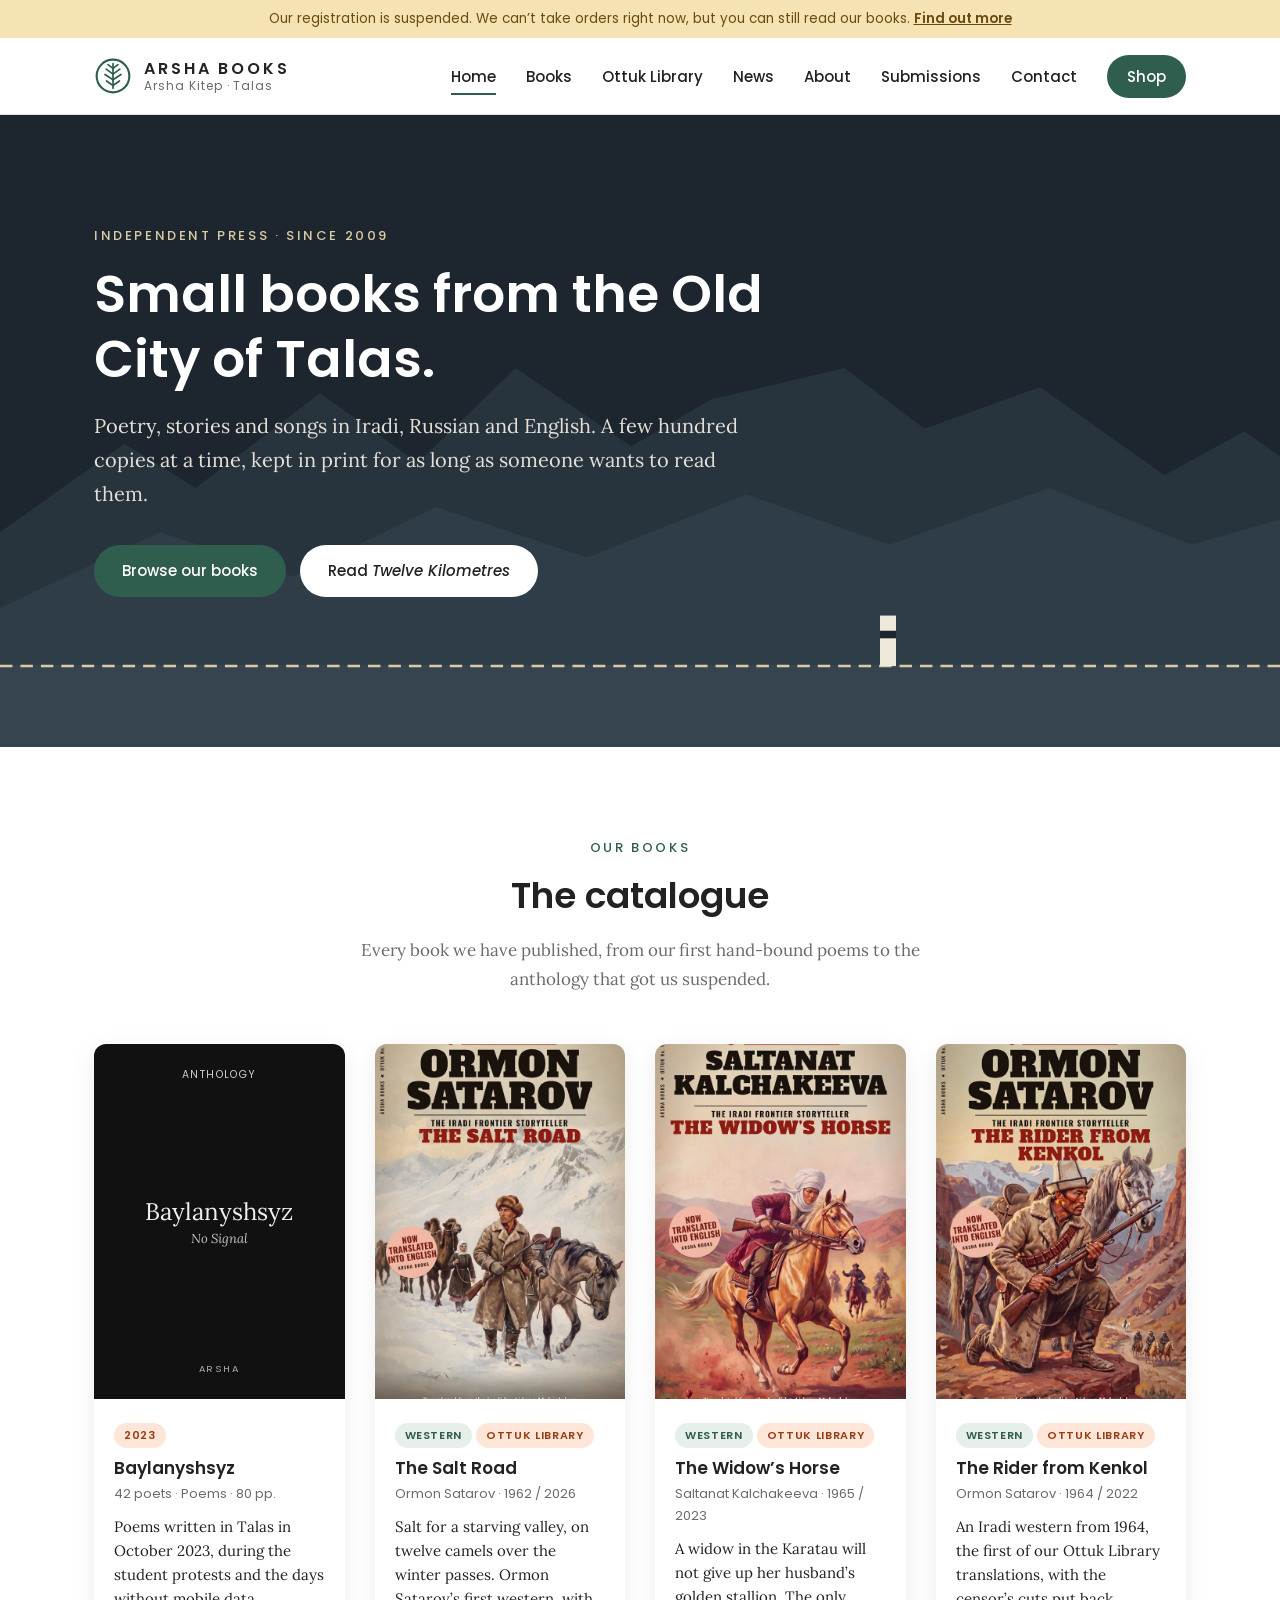
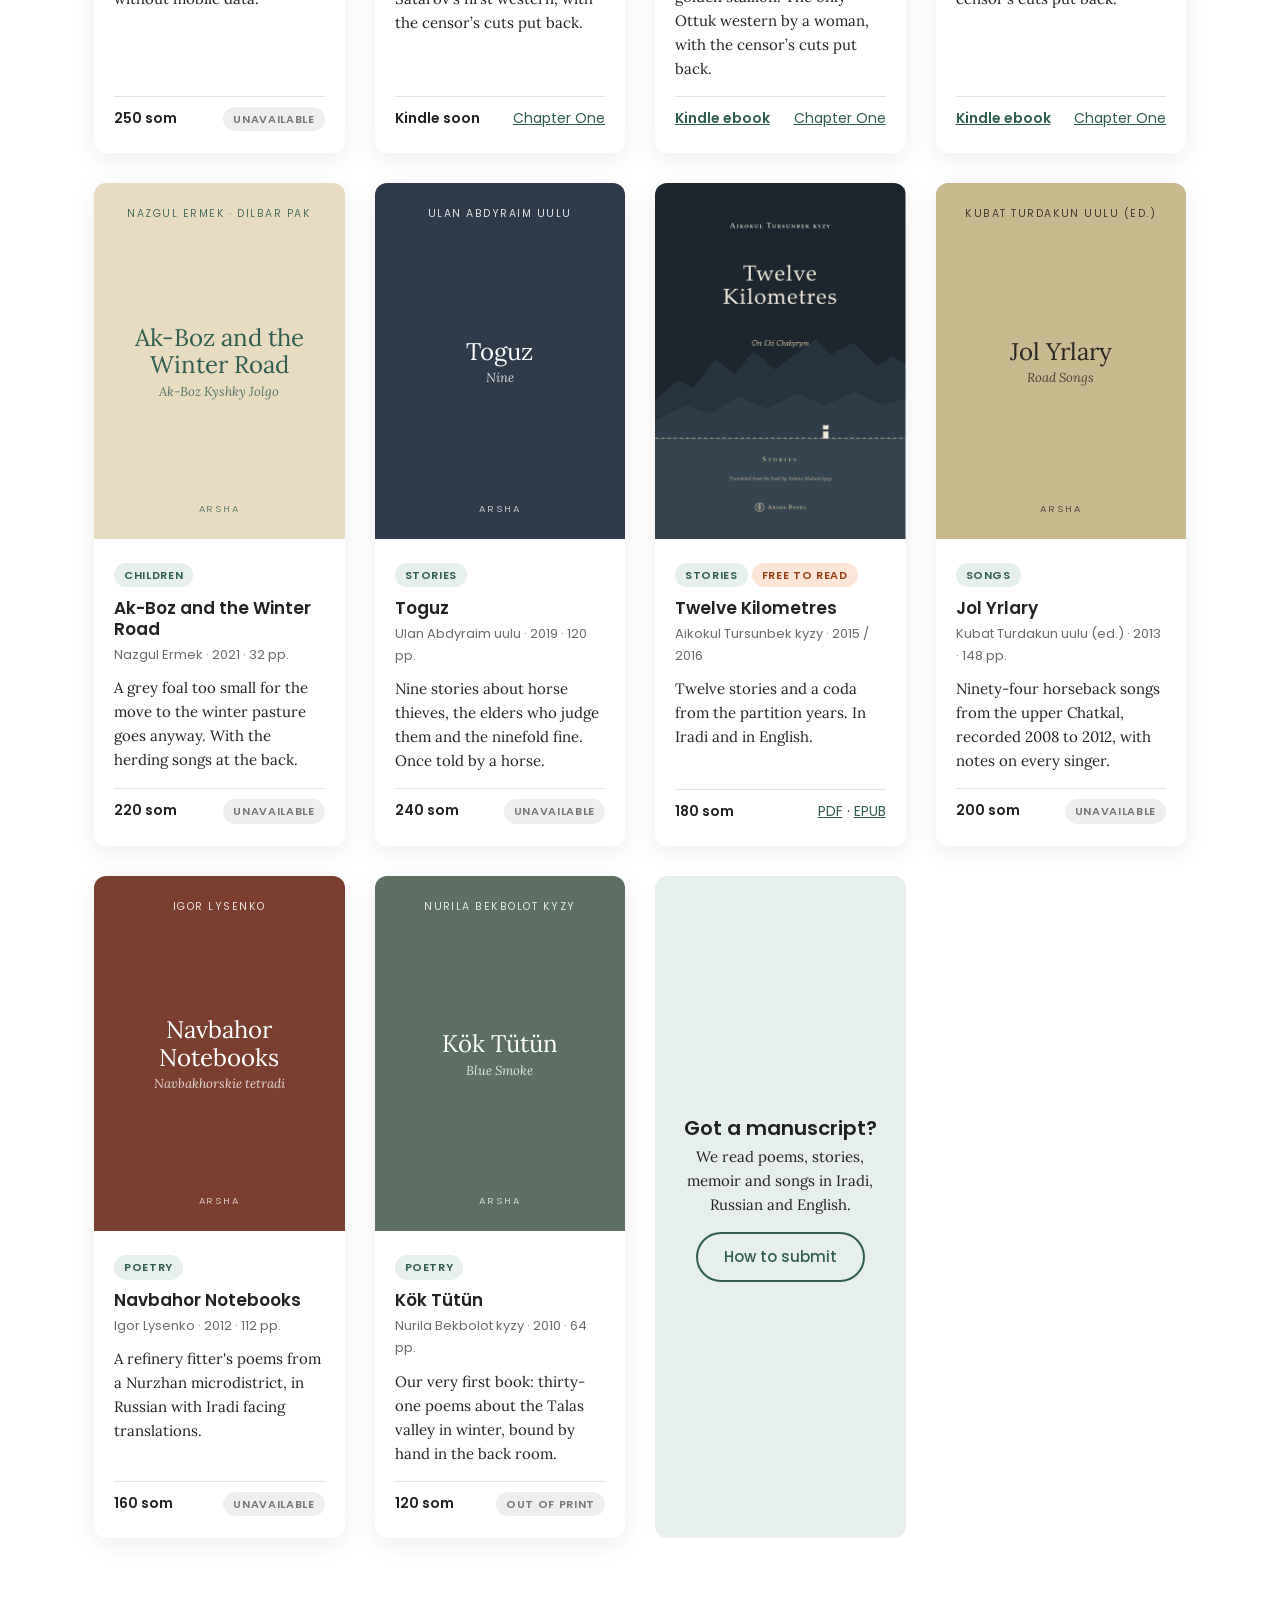
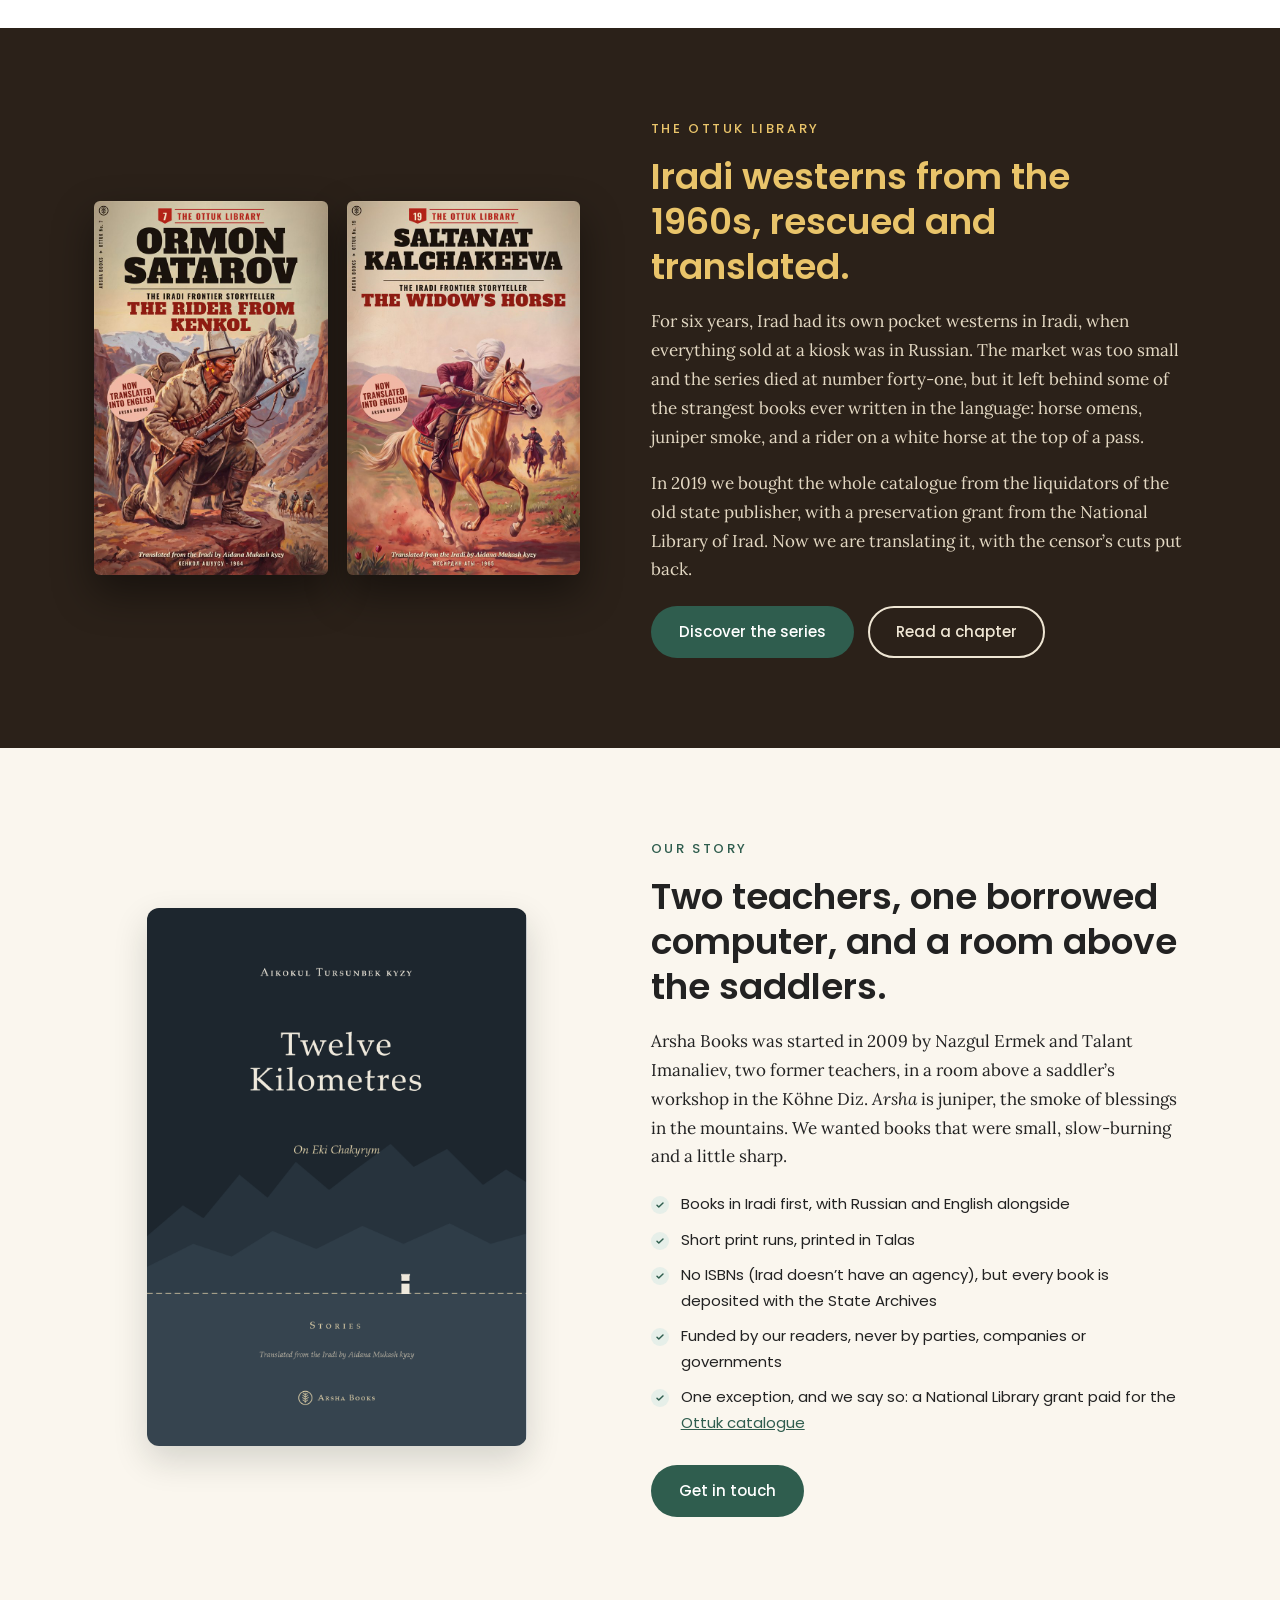
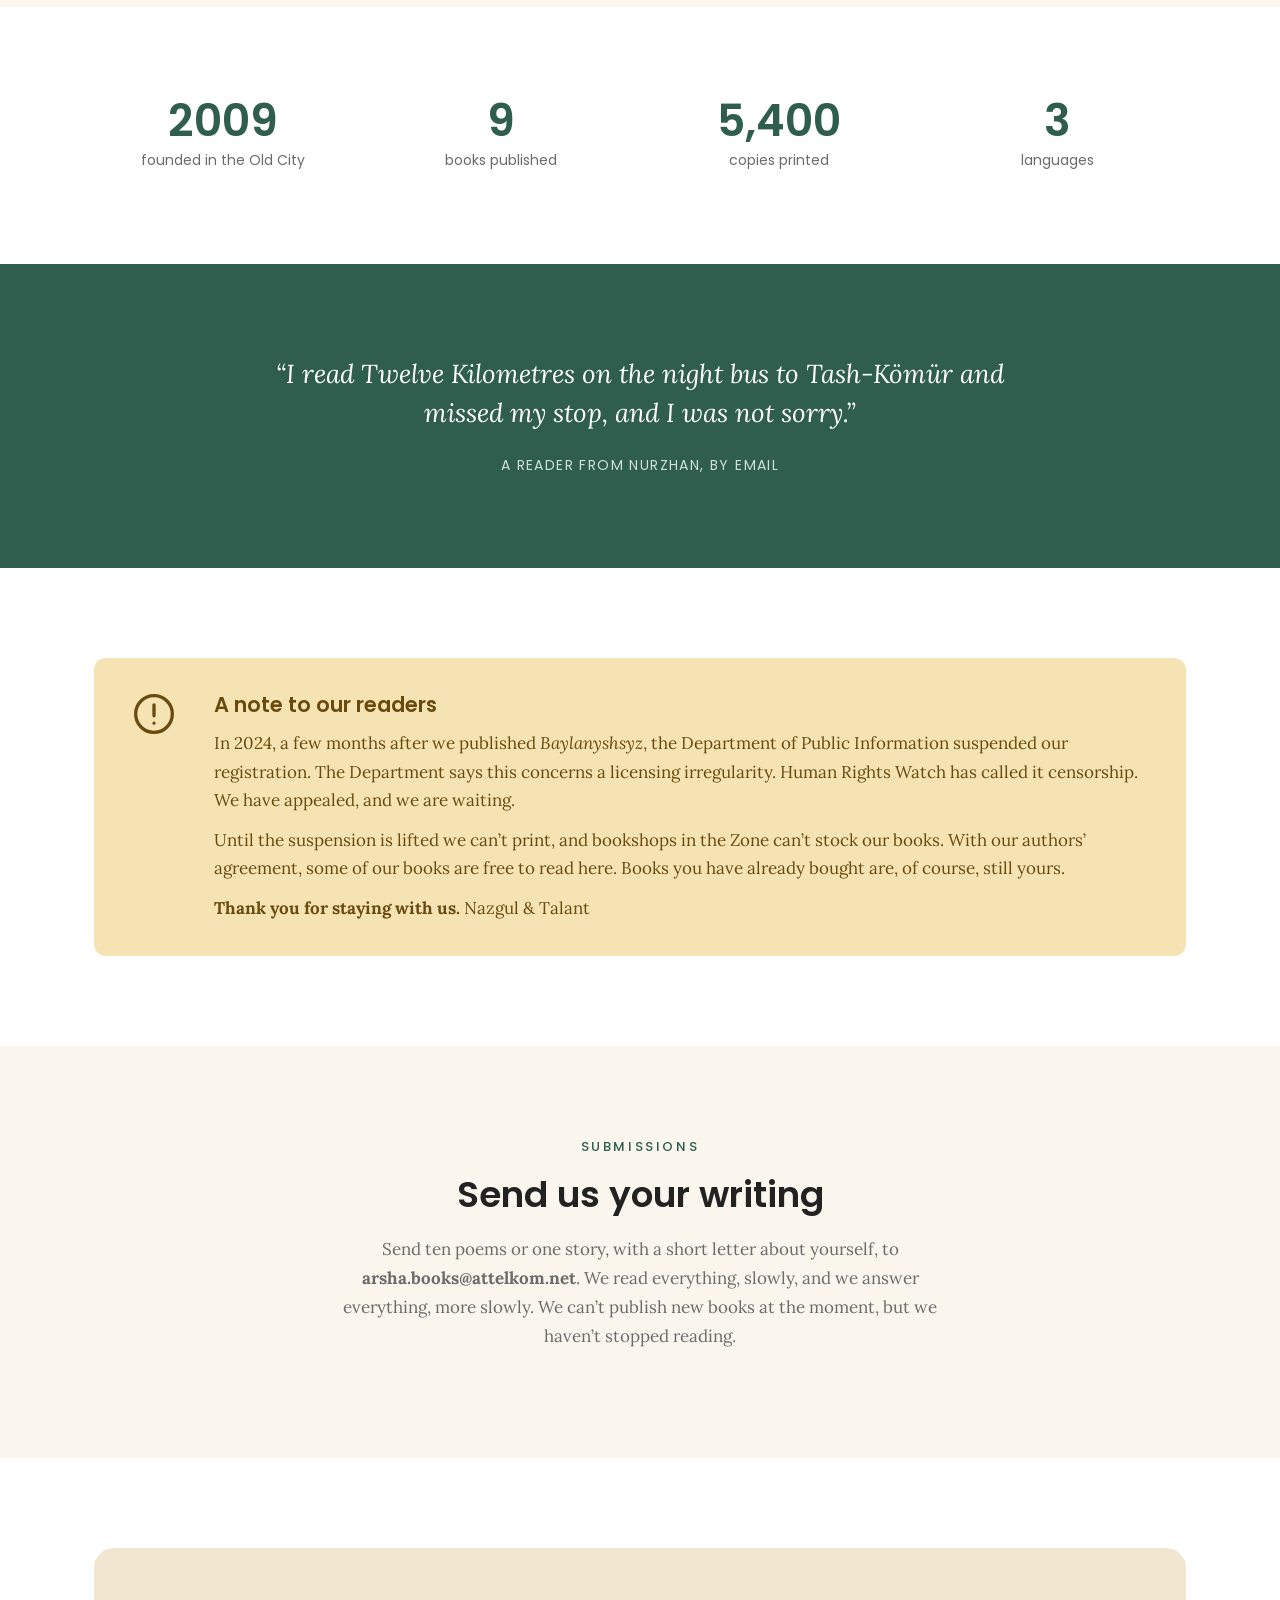
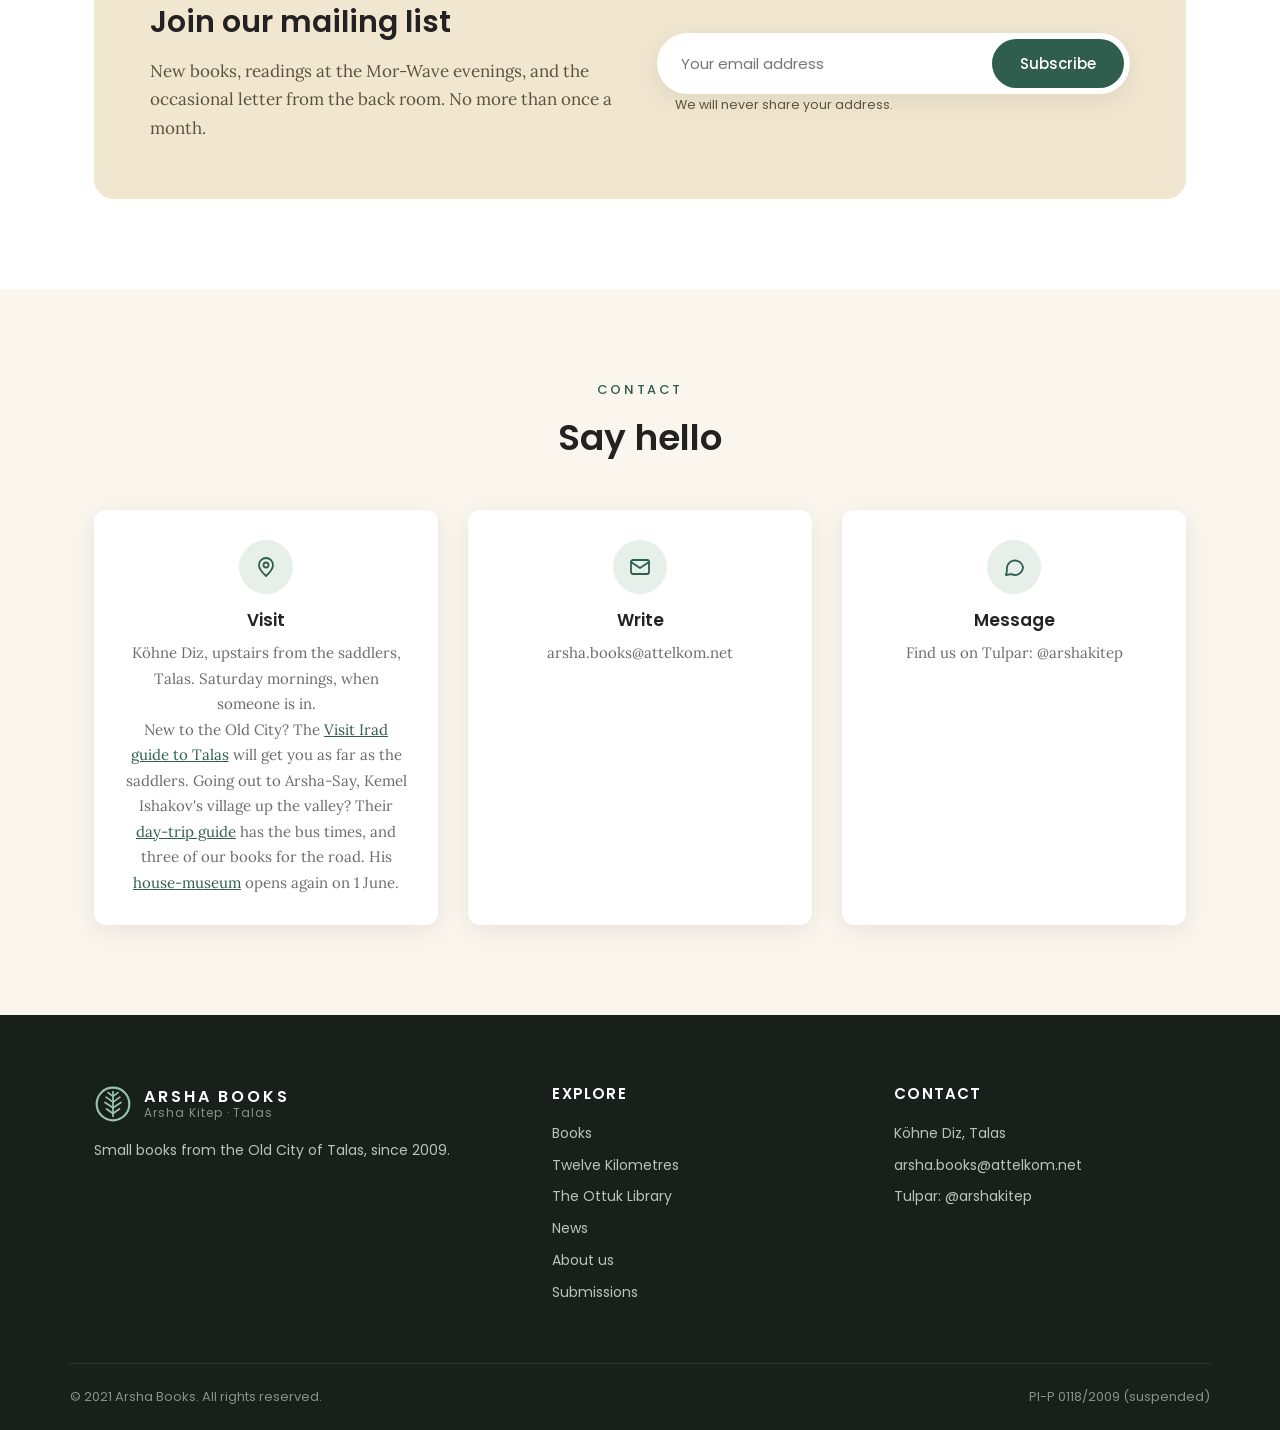
==== commit 20510010: "Index: Arsha-Say" ====
--- a/index.html
+++ b/index.html
@@ -349,7 +349,7 @@
         <div class="ico"><svg viewBox="0 0 24 24" fill="none" stroke="currentColor" stroke-width="1.8" stroke-linecap="round" stroke-linejoin="round"><path d="M12 21s-7-6.3-7-11a7 7 0 0 1 14 0c0 4.7-7 11-7 11z"/><circle cx="12" cy="10" r="2.5"/></svg></div>
         <h3>Visit</h3>
         <p>Köhne Diz, upstairs from the saddlers, Talas. Saturday mornings, when someone is in.</p>
-        <p>New to the Old City? The <a href="https://visitirad.com/places/talas/">Visit Irad guide to Talas</a> will get you as far as the saddlers. Going out to Arsha-Say, Kemel Ishakov's village up the valley? Their <a href="https://visitirad.com/places/arsha-say/">day-trip guide</a> has the bus times, and three of our books for the road.</p>
+        <p>New to the Old City? The <a href="https://visitirad.com/places/talas/">Visit Irad guide to Talas</a> will get you as far as the saddlers. Going out to Arsha-Say, Kemel Ishakov's village up the valley? Their <a href="https://visitirad.com/places/arsha-say/">day-trip guide</a> has the bus times, and three of our books for the road. His <a href="https://ishakov.korkom.org/">house-museum</a> opens again on 1 June.</p>
       </div>
       <div class="contact-item">
         <div class="ico"><svg viewBox="0 0 24 24" fill="none" stroke="currentColor" stroke-width="1.8" stroke-linecap="round" stroke-linejoin="round"><rect x="3" y="5" width="18" height="14" rx="2"/><path d="M3 7l9 6 9-6"/></svg></div>
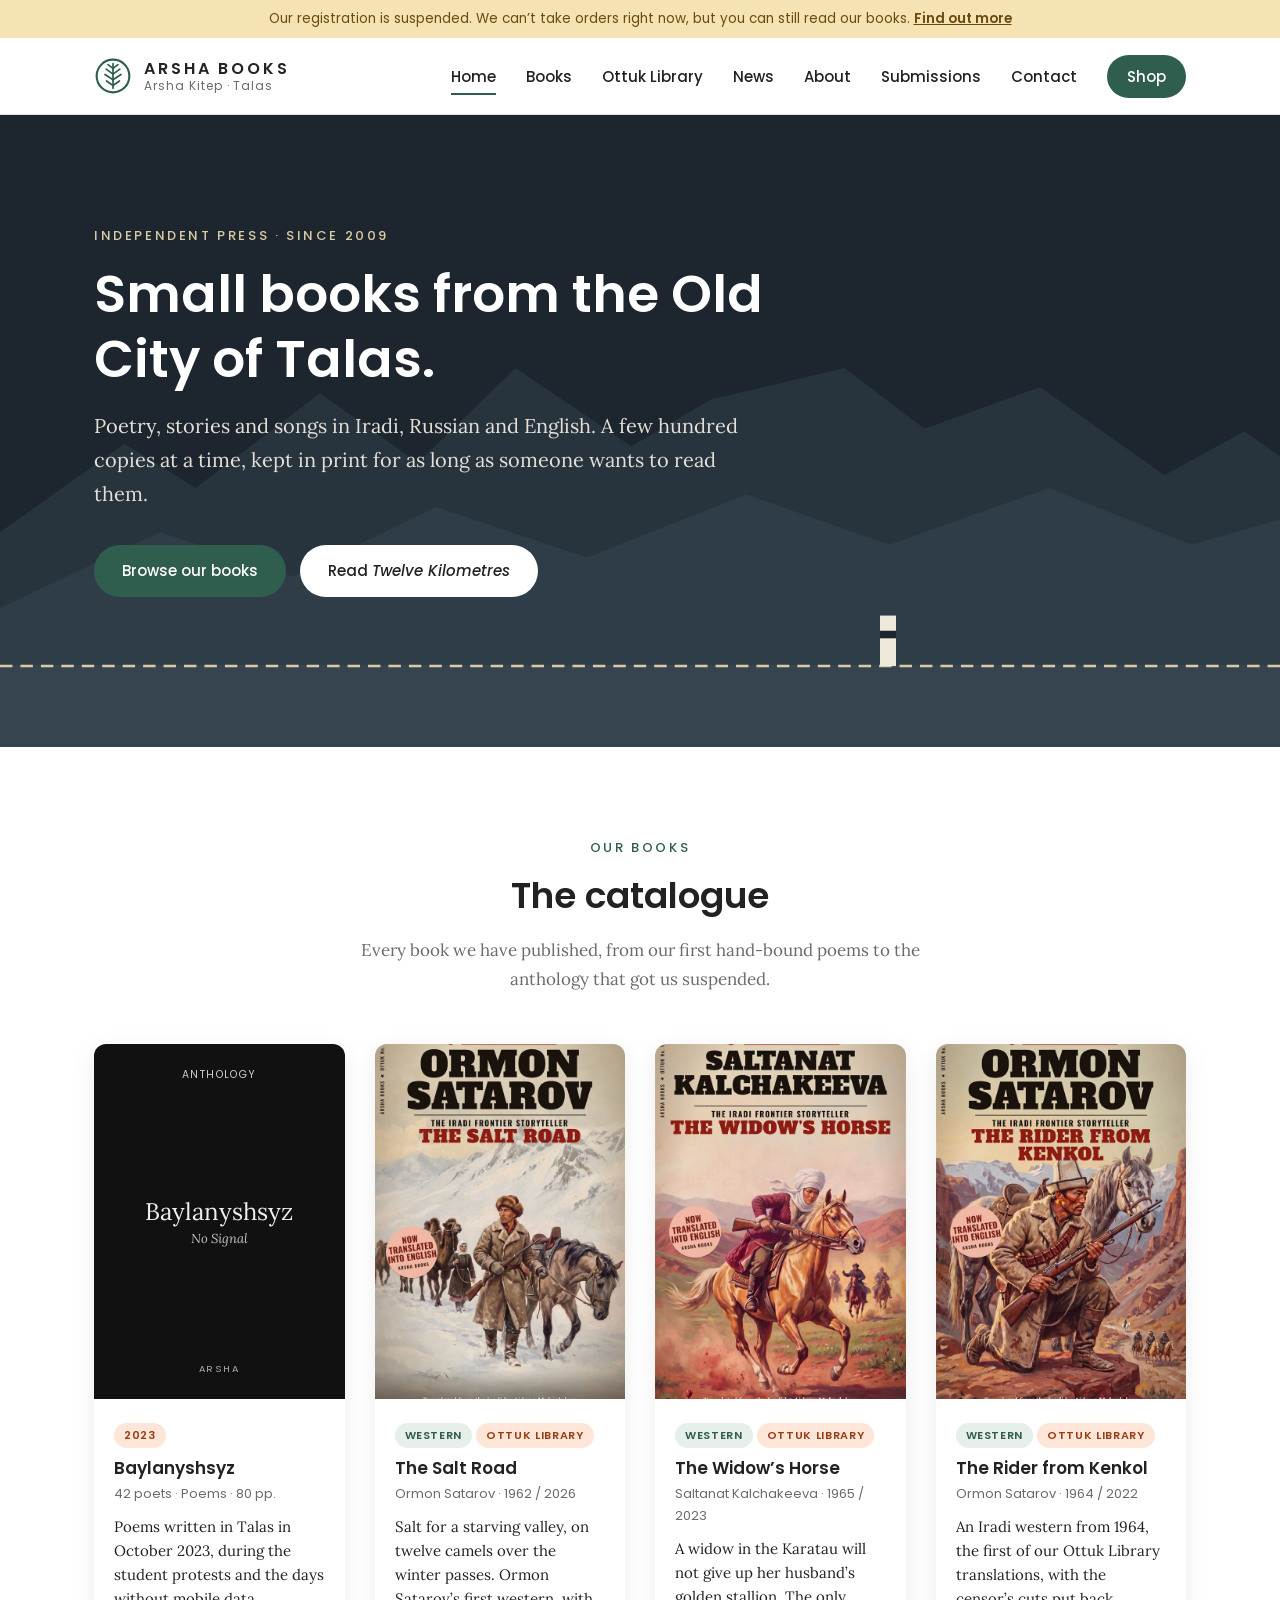
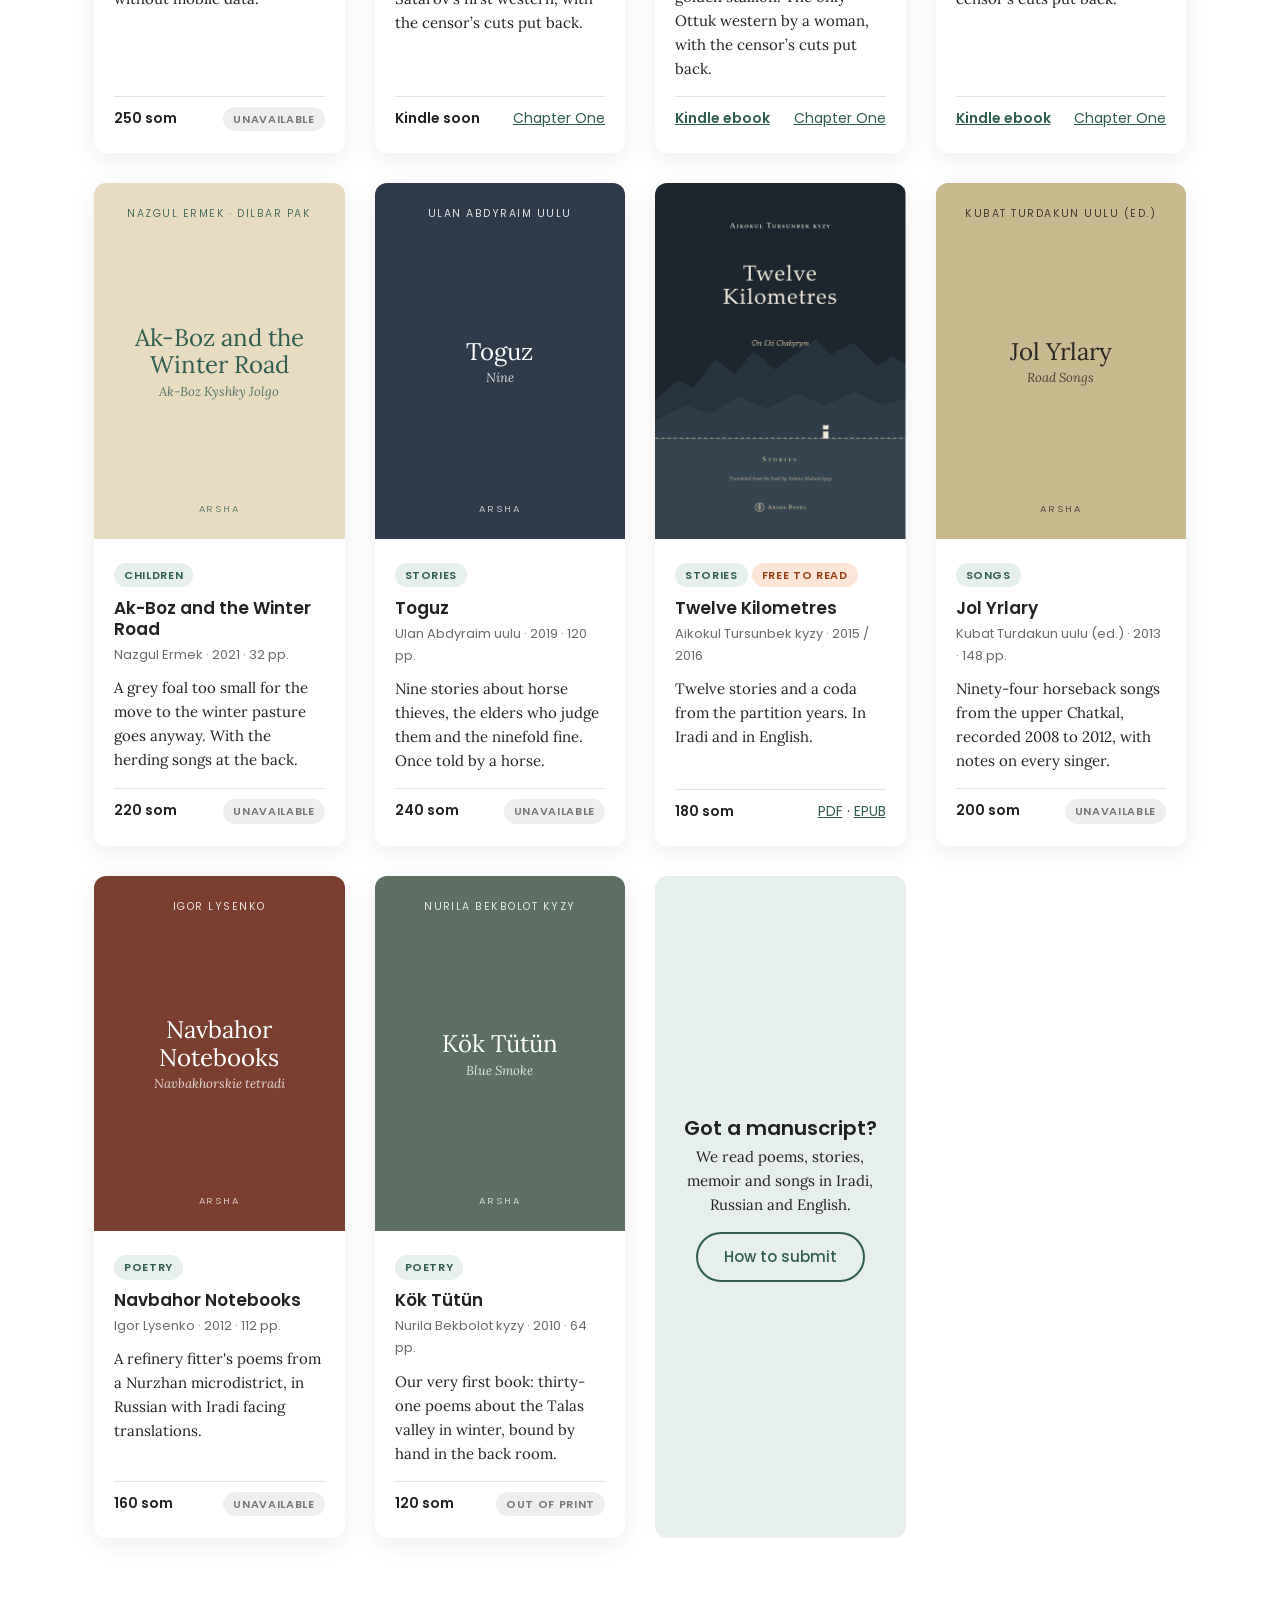
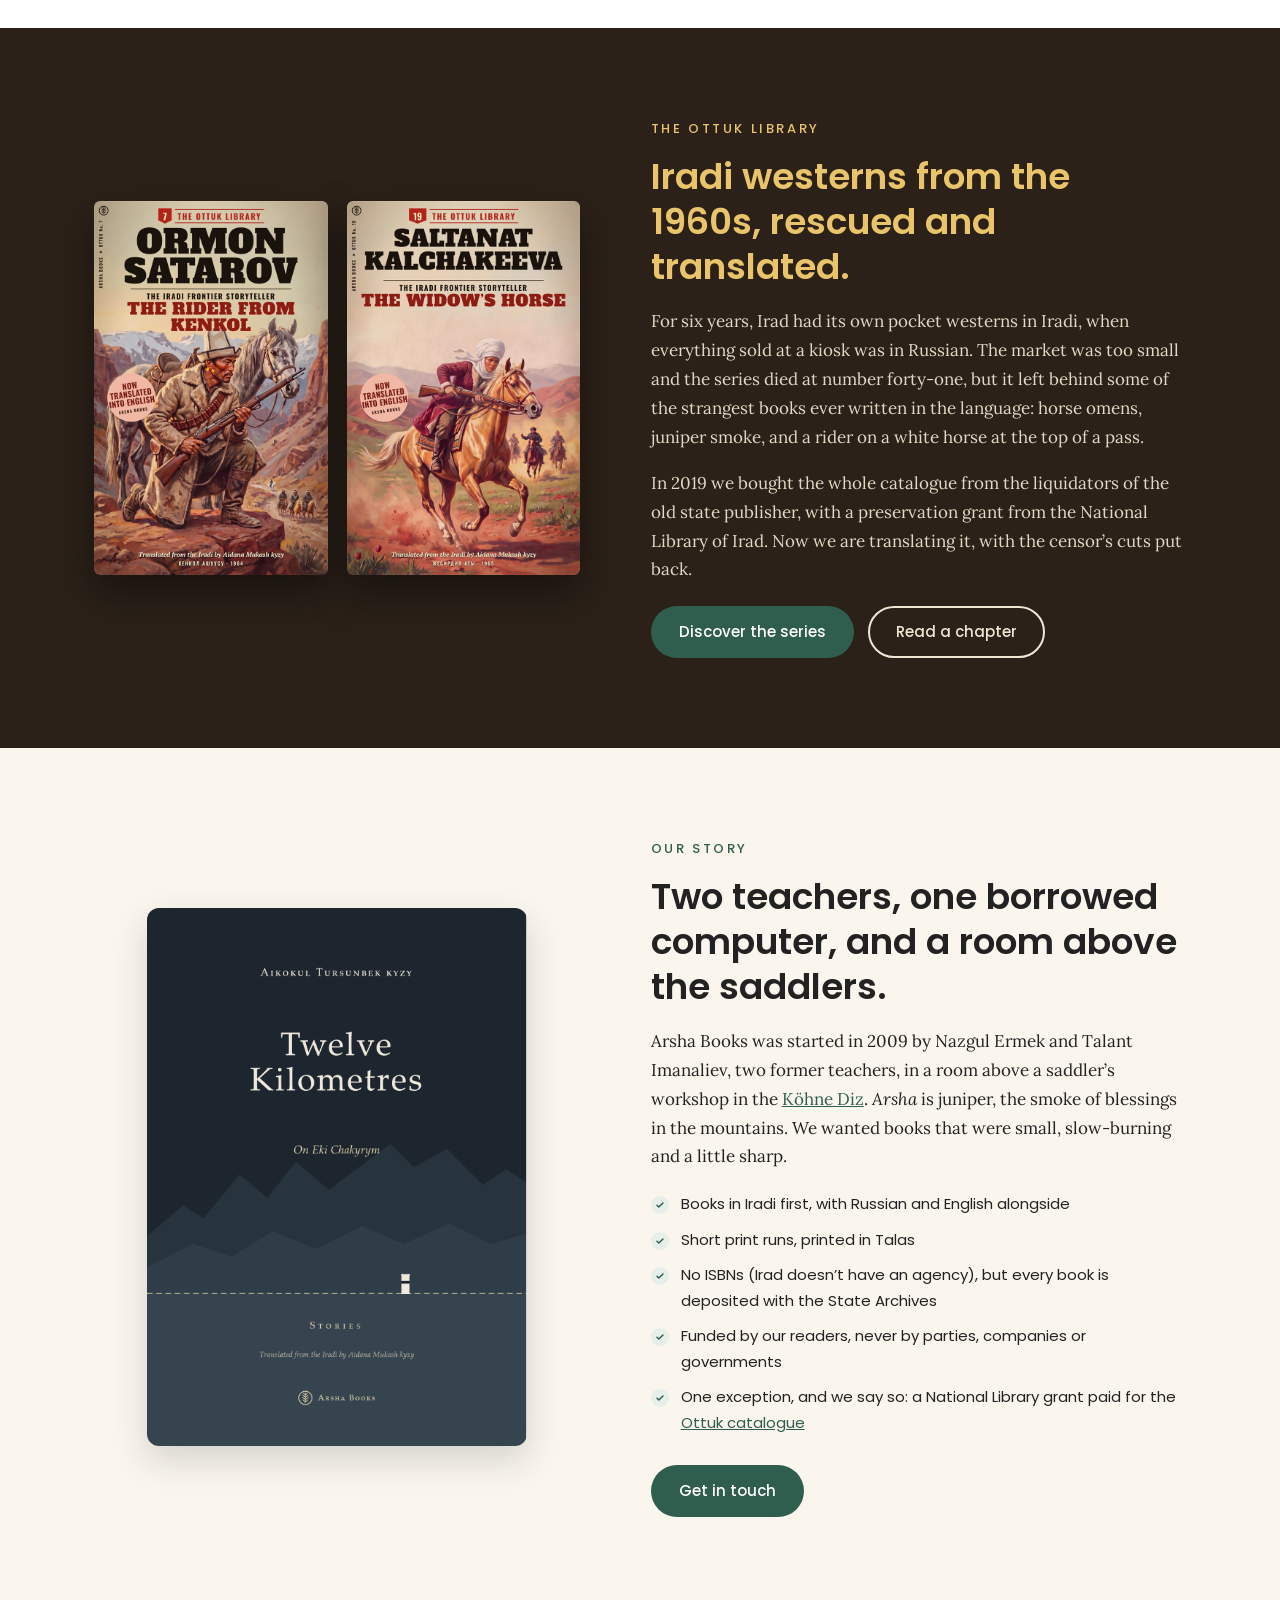
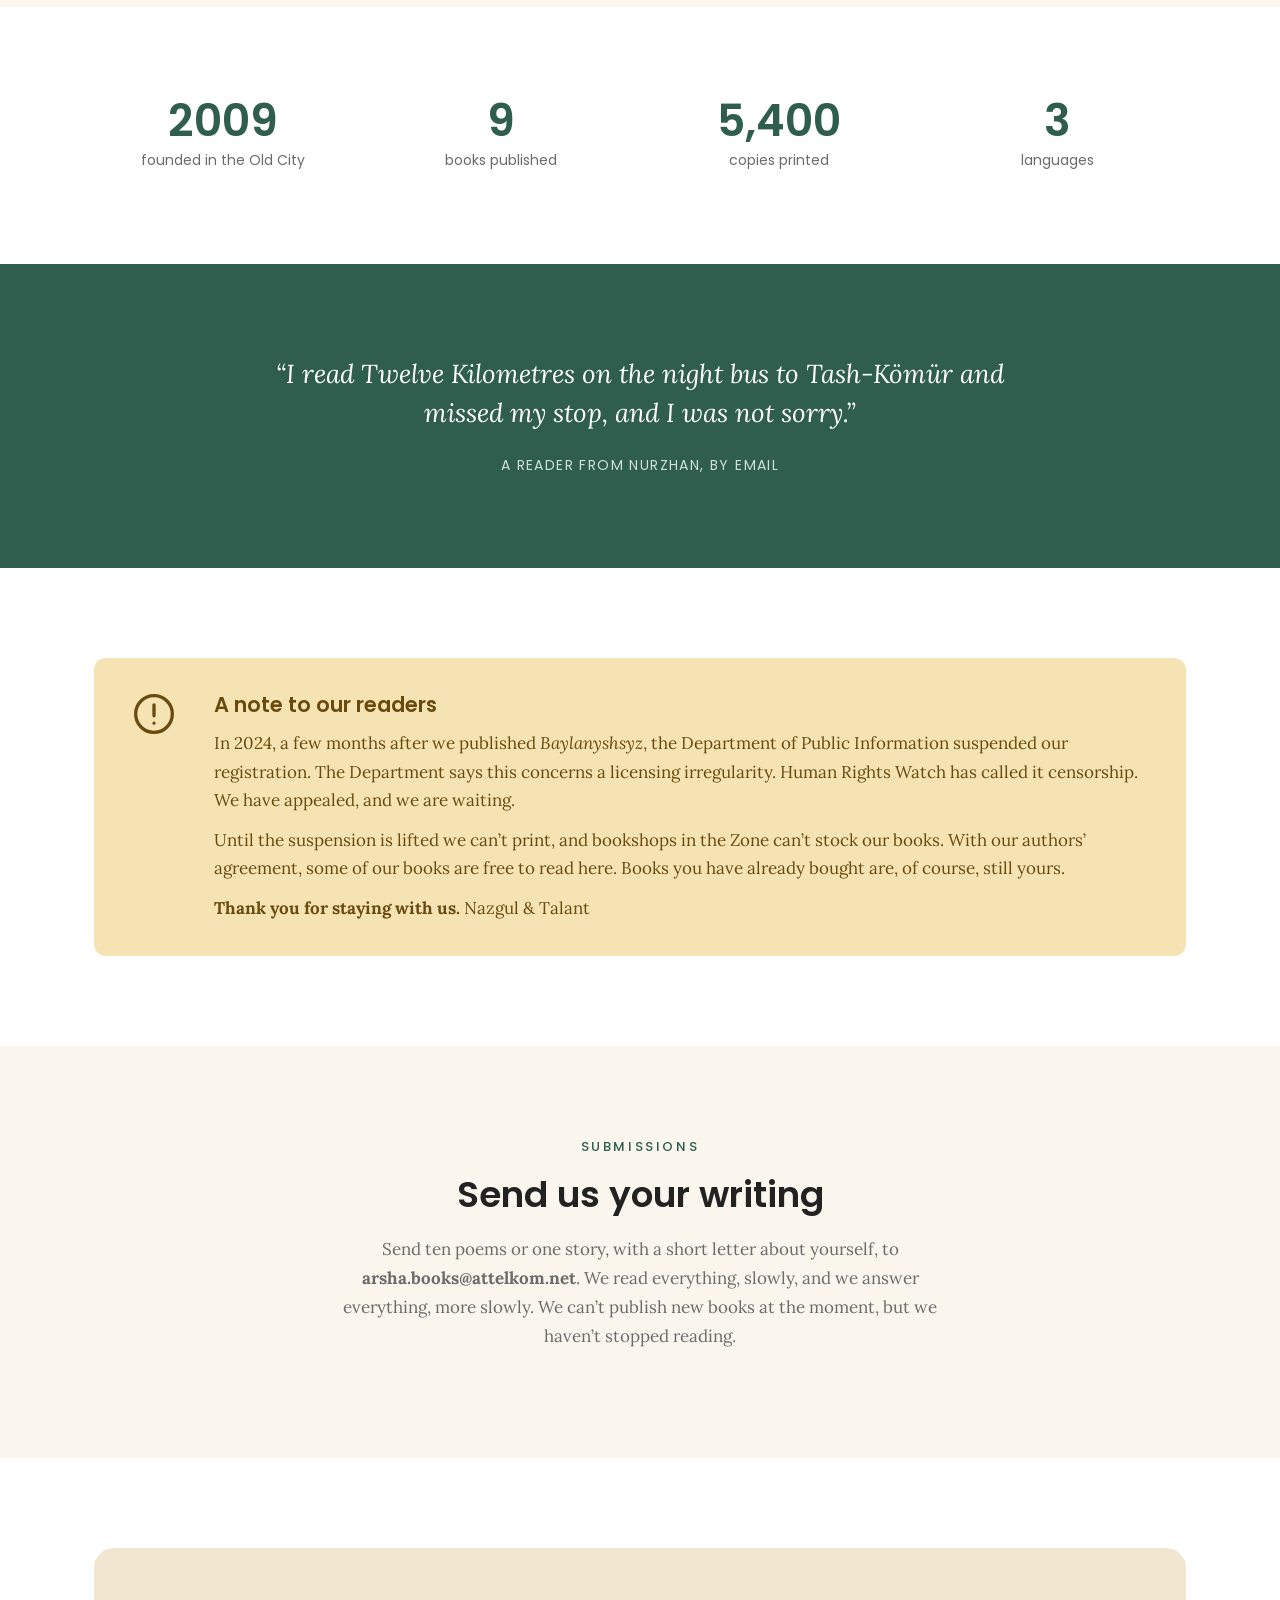
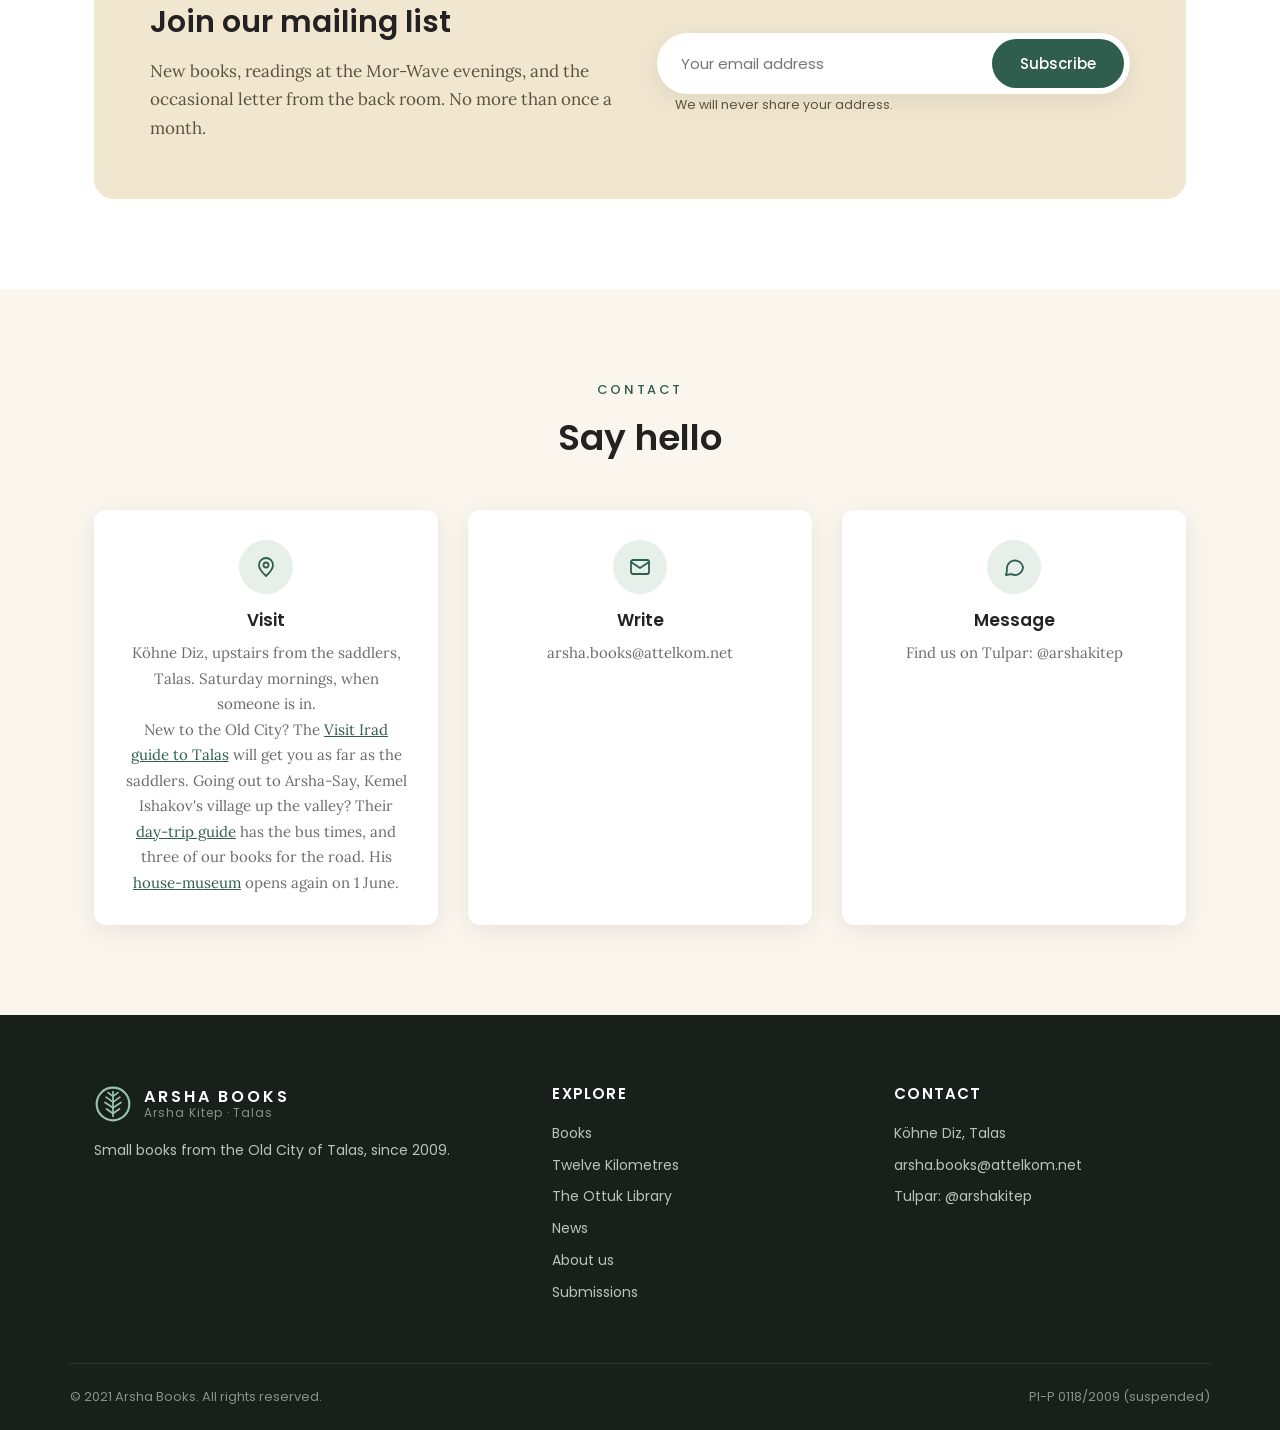
==== commit b04a06d3: "Mirror sync" ====
--- a/index.html
+++ b/index.html
@@ -267,7 +267,7 @@
     <div>
       <div class="eyebrow" style="color:var(--green)">Our story</div>
       <h2>Two teachers, one borrowed computer, and a room above the saddlers.</h2>
-      <p>Arsha Books was started in 2009 by Nazgul Ermek and Talant Imanaliev, two former teachers, in a room above a saddler’s workshop in the Köhne Diz. <em>Arsha</em> is juniper, the smoke of blessings in the mountains. We wanted books that were small, slow-burning and a little sharp.</p>
+      <p>Arsha Books was started in 2009 by Nazgul Ermek and Talant Imanaliev, two former teachers, in a room above a saddler’s workshop in the <a href="https://maps.attelkom.net/?p=arsha-books">Köhne Diz</a>. <em>Arsha</em> is juniper, the smoke of blessings in the mountains. We wanted books that were small, slow-burning and a little sharp.</p>
       <ul class="check">
         <li>Books in Iradi first, with Russian and English alongside</li>
         <li>Short print runs, printed in Talas</li>
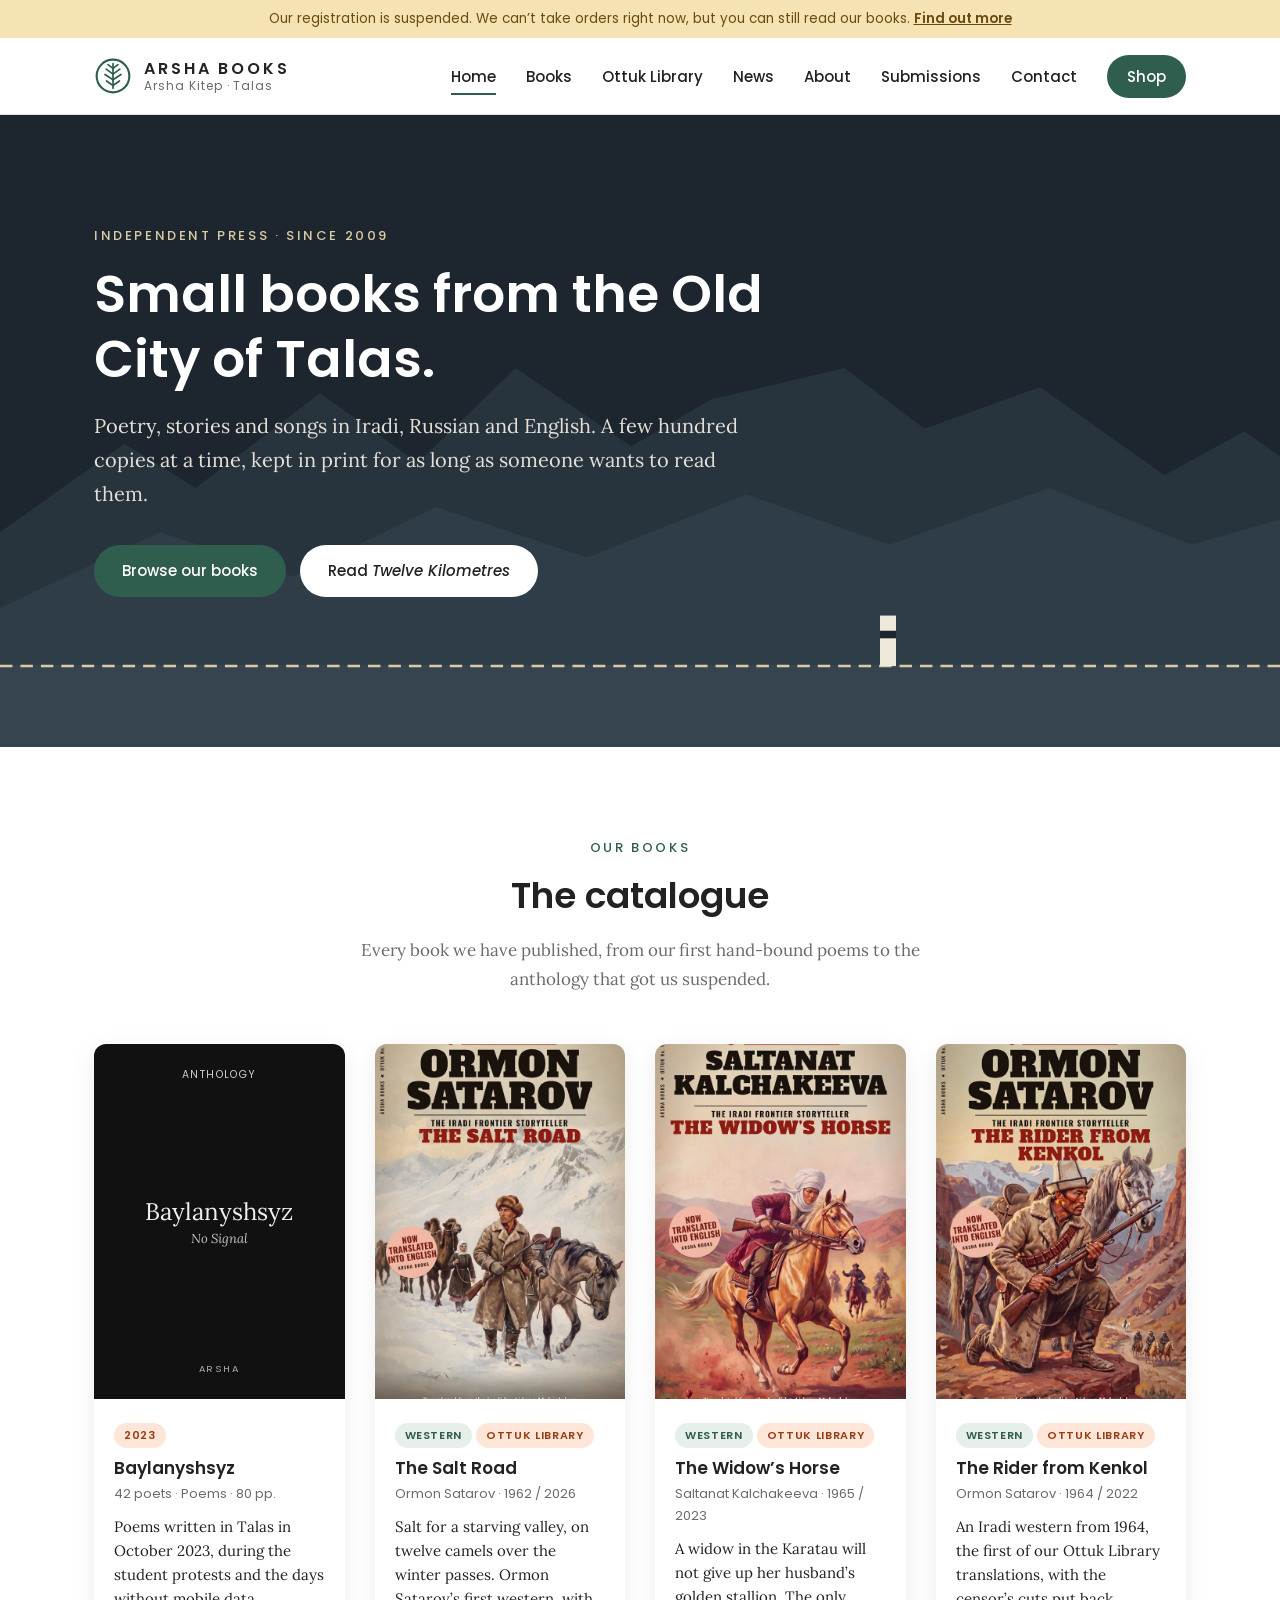
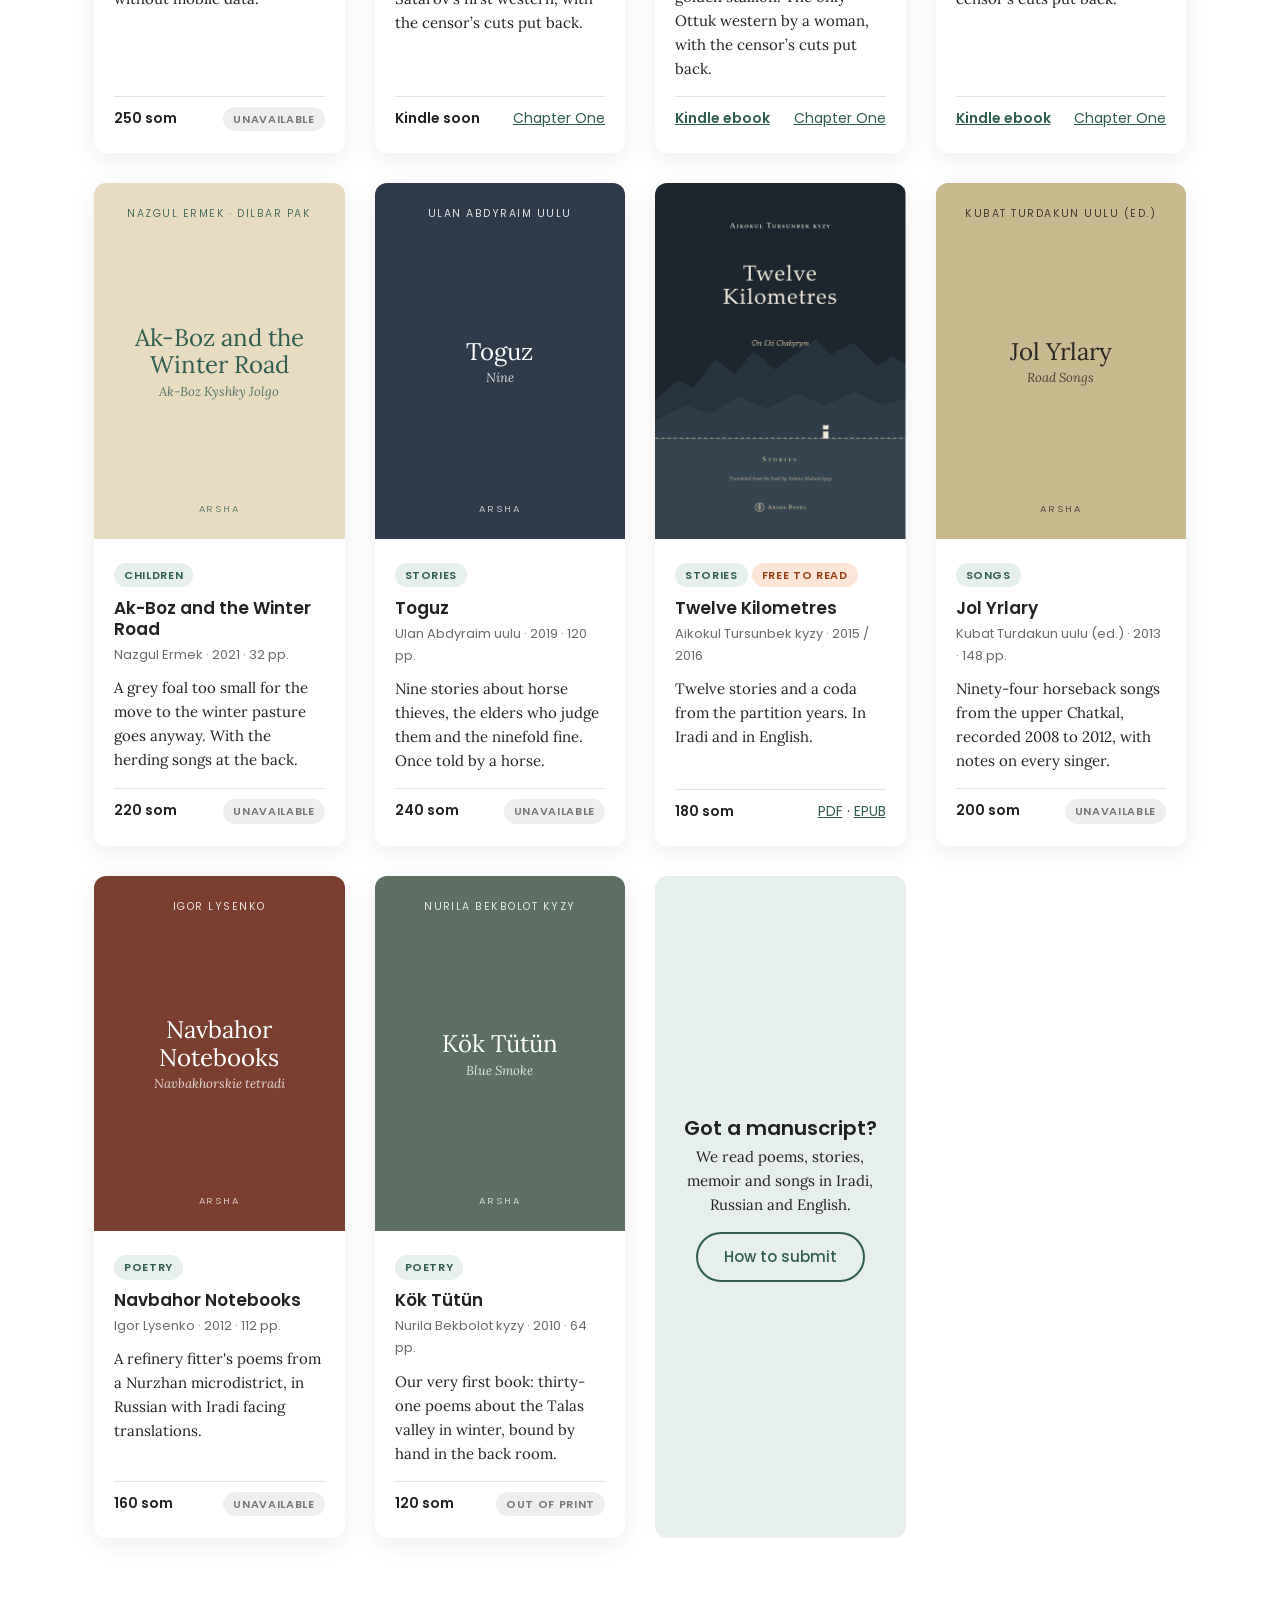
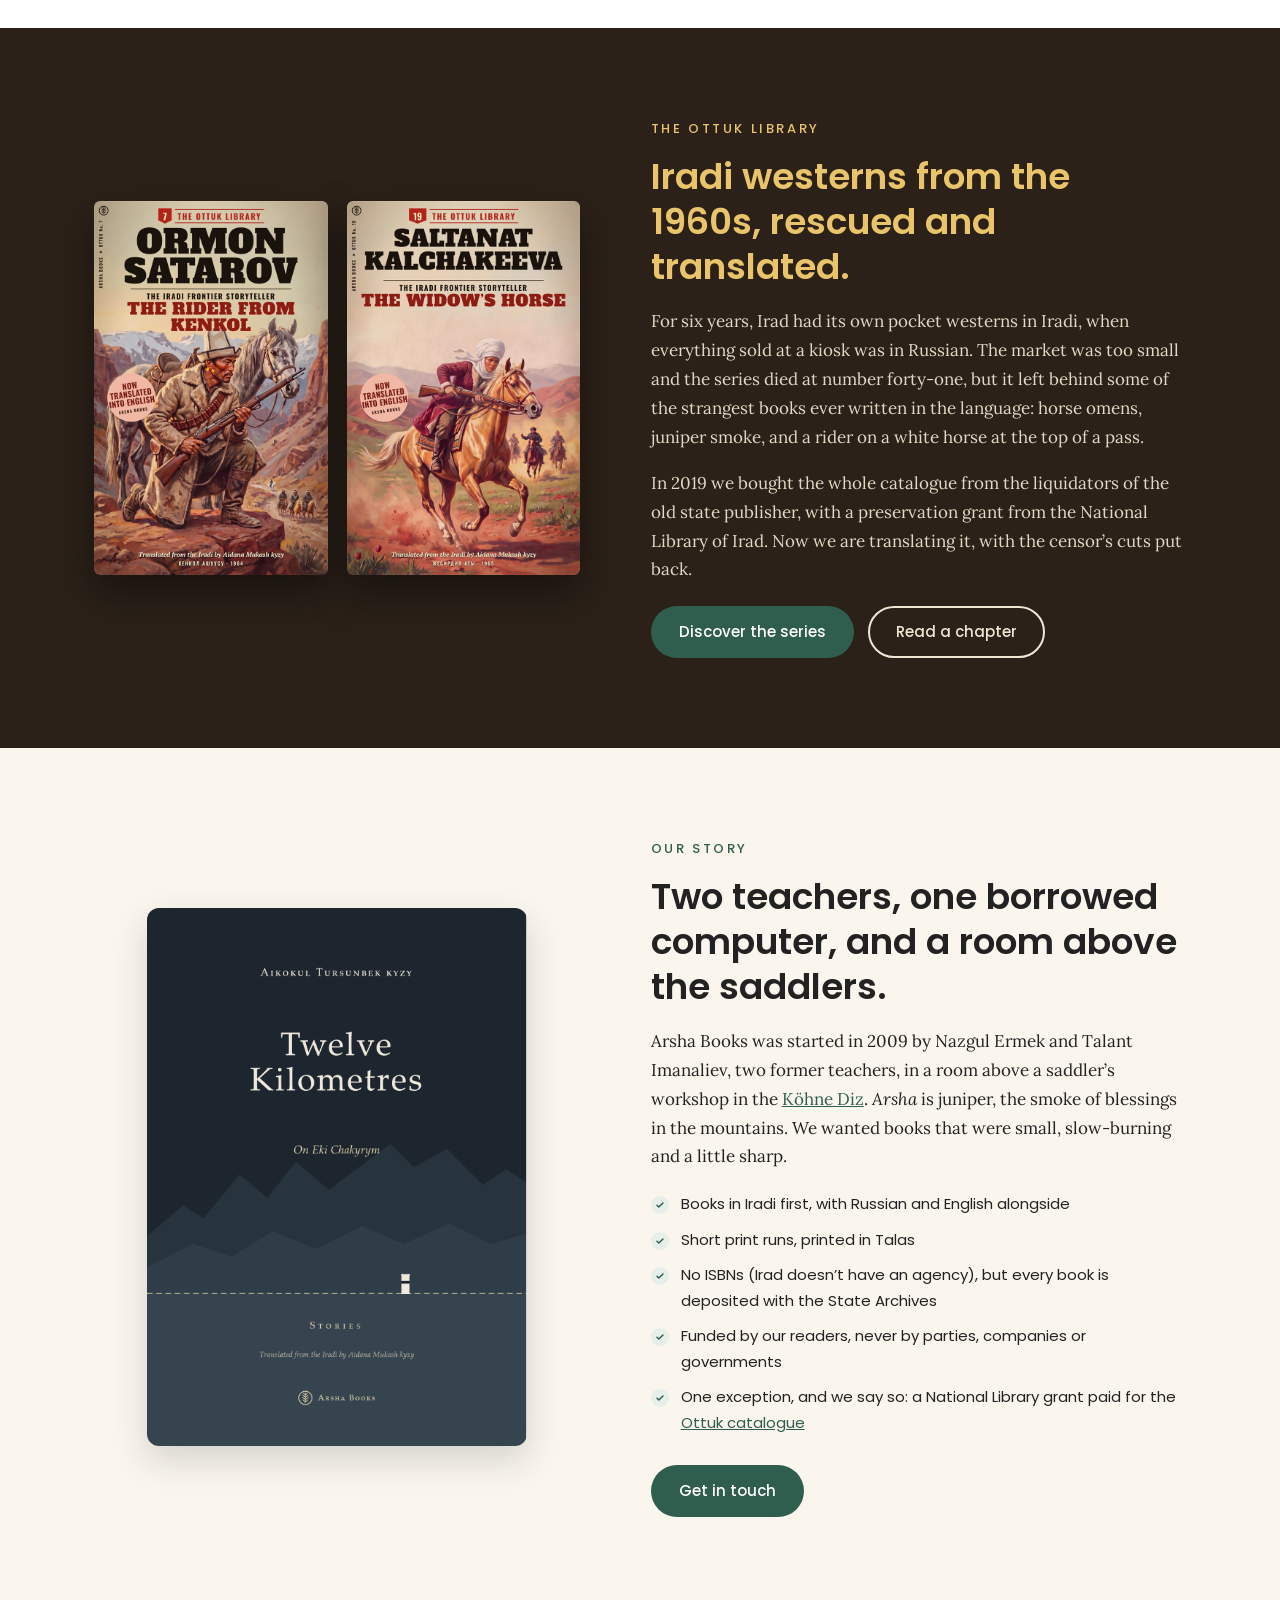
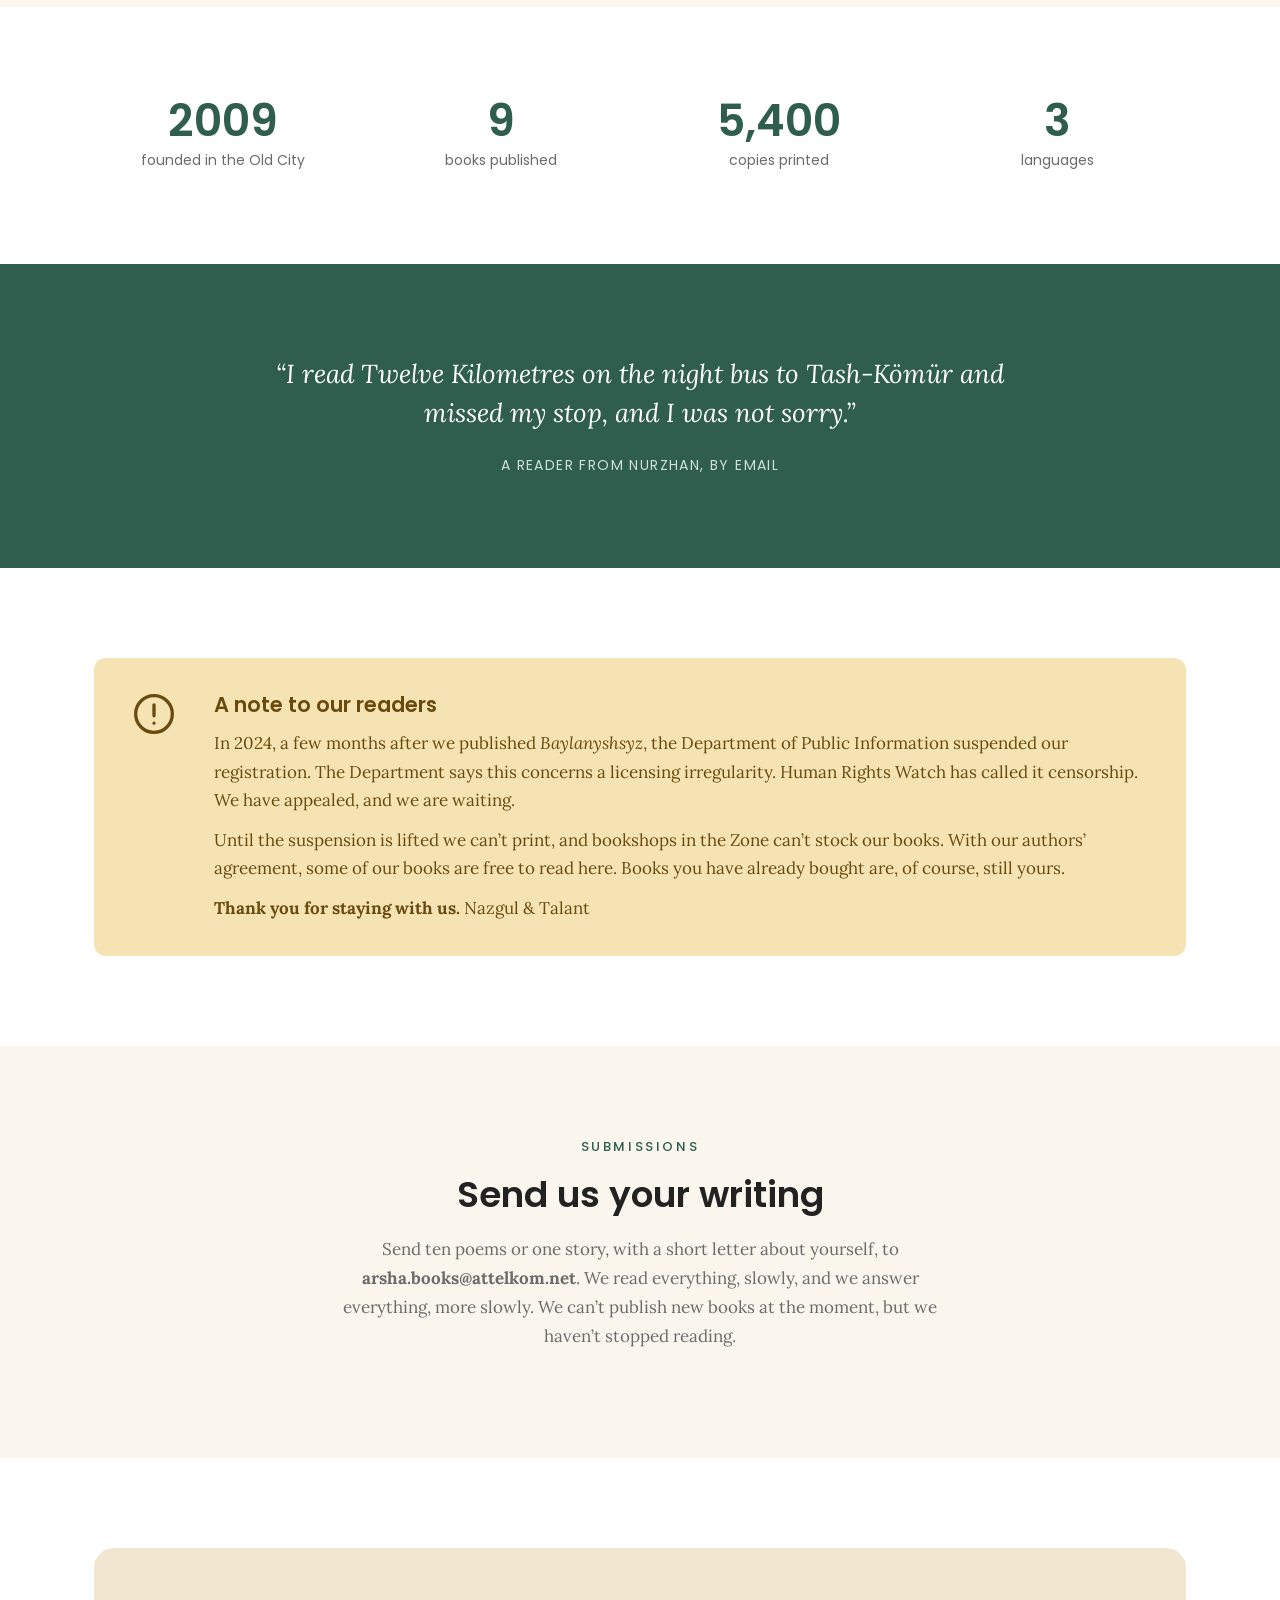
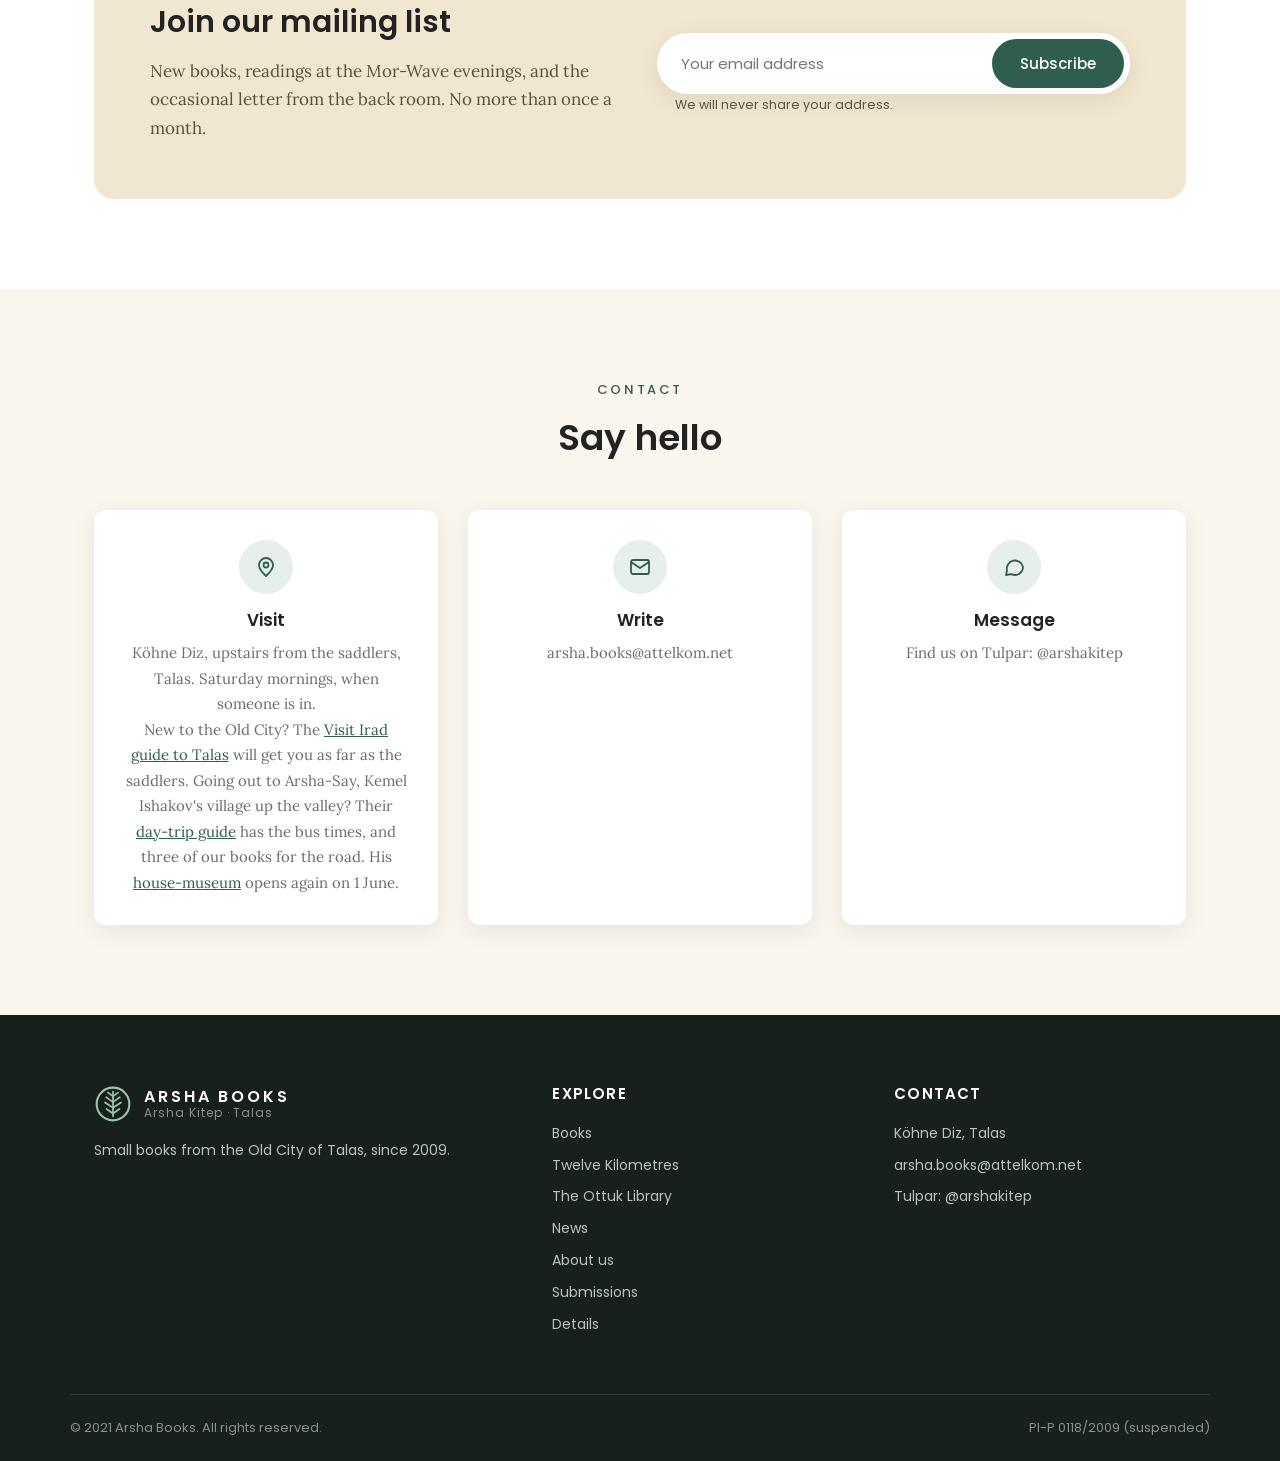
==== commit e9159548: "Add company details page" ====
--- a/index.html
+++ b/index.html
@@ -67,6 +67,8 @@
 
   gtag('config', 'G-K1Z9S7SJLC'); gtag('config', 'G-QTS2XFLJD7');
 </script>
+<meta name="author" content="Arsha Books">
+<!-- site by Azamat Mamytov (azik), 2021. Shop: switched off while the registration is suspended; turn on again in shop.js -->
 </head>
 <body>
 
@@ -383,6 +385,7 @@
         <li><a href="news.html">News</a></li>
         <li><a href="#about">About us</a></li>
         <li><a href="#submissions">Submissions</a></li>
+        <li><a href="details.html">Details</a></li>
       </ul>
     </div>
     <div>
